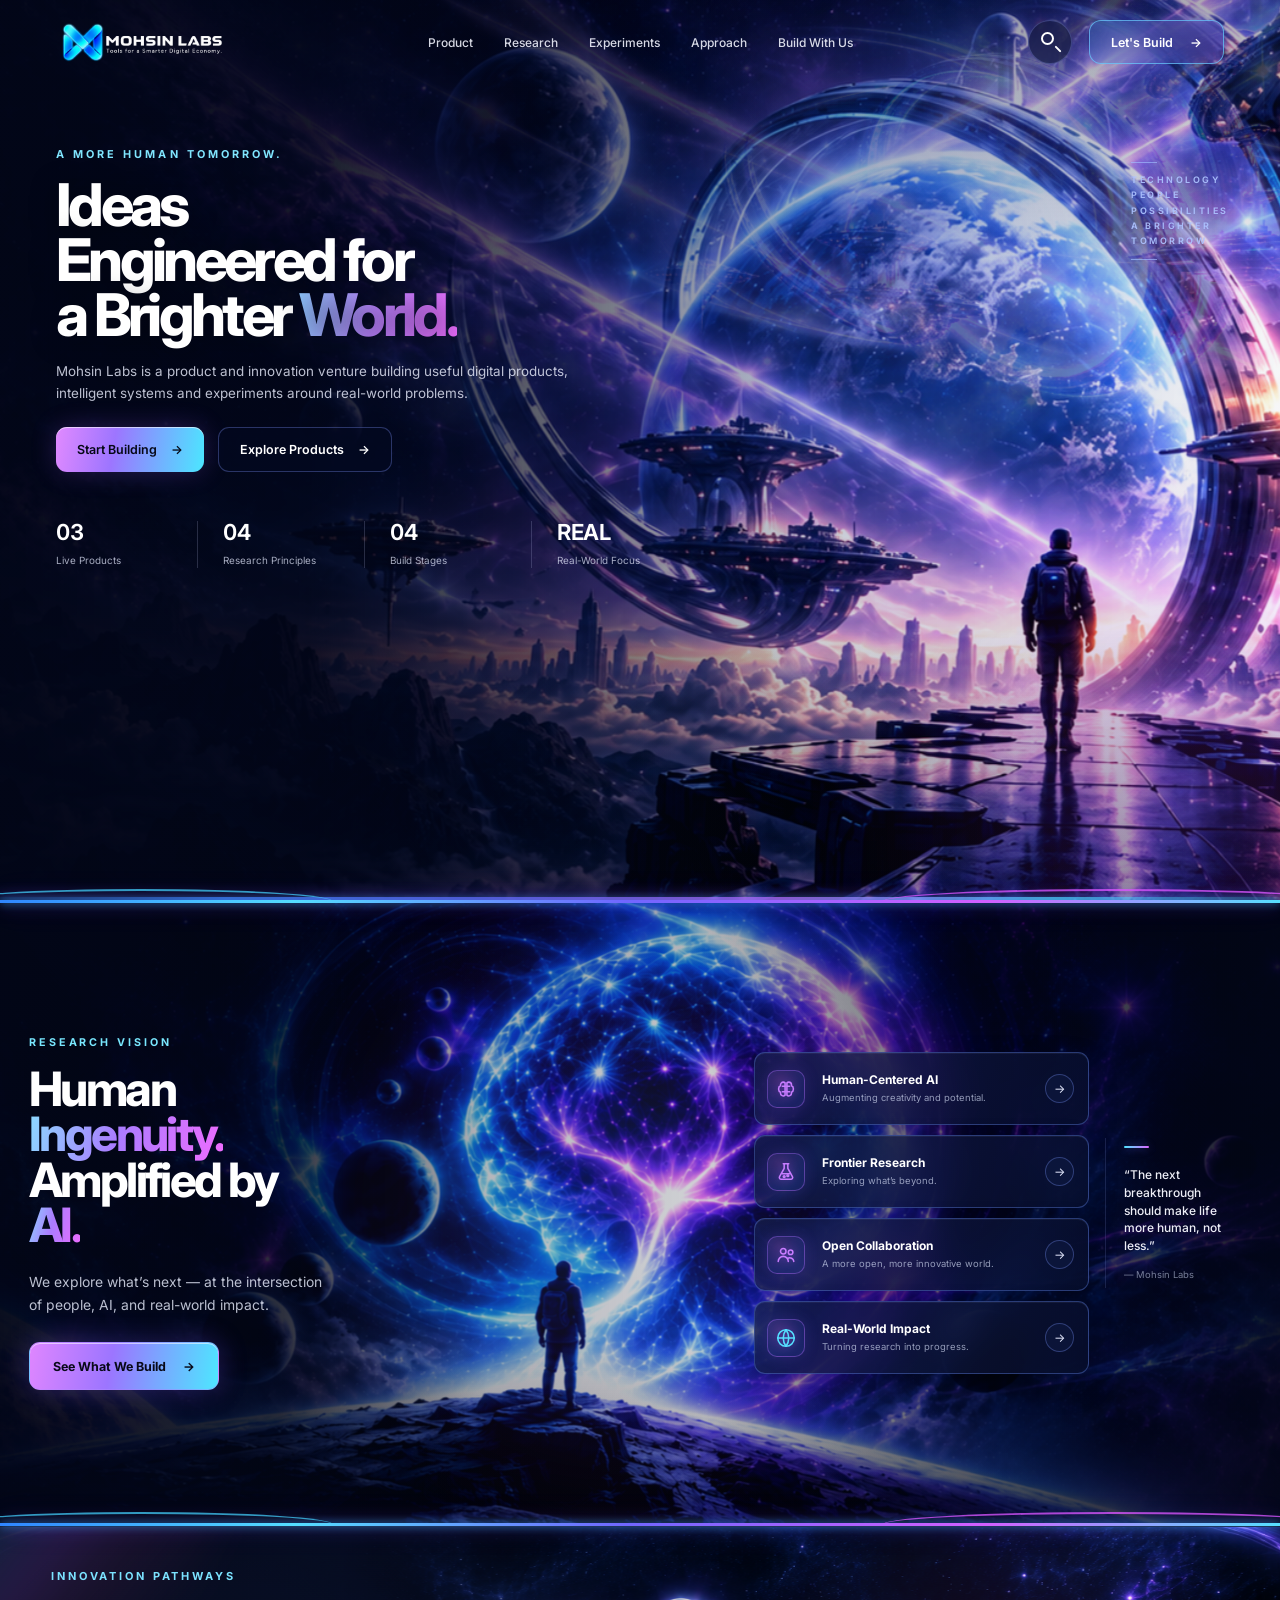
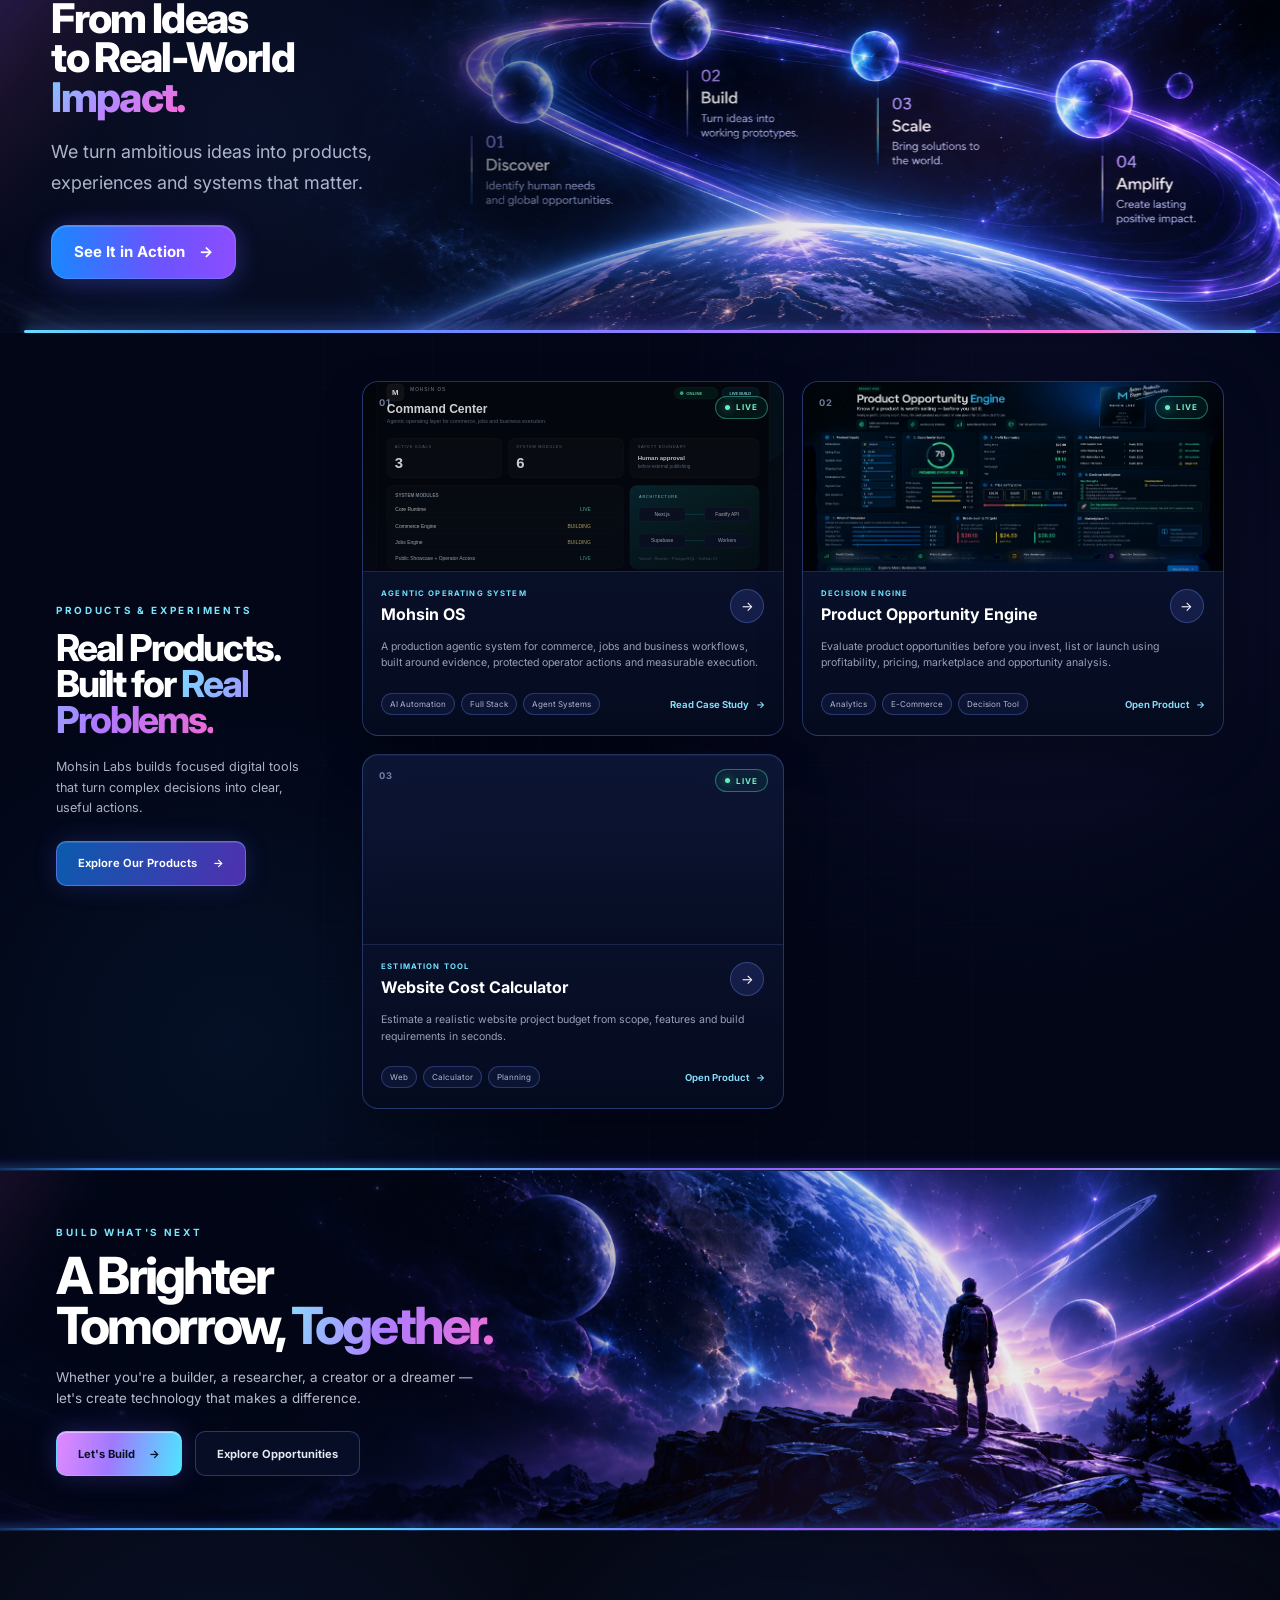
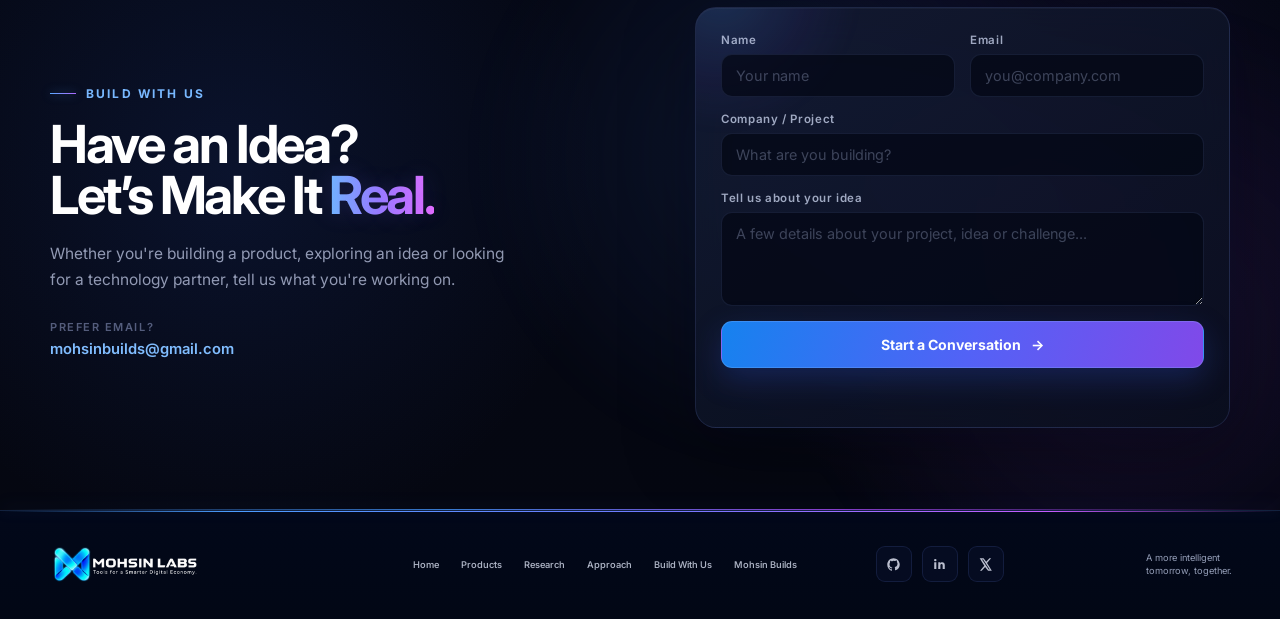
==== index.html @ aa824e3f "fix(labs): keep product numbering in flagship order" ====
<!DOCTYPE html>
<html lang="en">

<head>

    <meta charset="UTF-8">

    <meta
        name="viewport"
        content="width=device-width, initial-scale=1.0"
    >

    <title>
        Mohsin Labs — Ideas Engineered for a Brighter World
    </title>

    <meta
        name="description"
        content="Mohsin Labs is a product and innovation venture building useful digital products, intelligent systems and experiments around real-world problems."
    >

    <meta
        name="robots"
        content="index, follow, max-image-preview:large"
    >

    <meta
        name="theme-color"
        content="#020617"
    >


    <!-- =====================================================
         CANONICAL
    ====================================================== -->

    <link
        rel="canonical"
        href="https://mohsinlabs.com/"
    >


    <!-- =====================================================
         OPEN GRAPH
    ====================================================== -->

    <meta
        property="og:type"
        content="website"
    >

    <meta
        property="og:site_name"
        content="Mohsin Labs"
    >

    <meta
        property="og:title"
        content="Mohsin Labs — Ideas Engineered for a Brighter World"
    >

    <meta
        property="og:description"
        content="A product and innovation venture building useful digital products, intelligent systems and experiments around real-world problems."
    >

    <meta
        property="og:url"
        content="https://mohsinlabs.com/"
    >

    <meta
    property="og:image"
    content="https://mohsinlabs.com/images/mohsin-labs-hero.png"
    >

    <meta
        property="og:image:alt"
        content="Mohsin Labs — Ideas Engineered for a Brighter World"
    >

    <meta
    property="og:image:width"
    content="1672"
    >

    <meta
        property="og:image:height"
        content="941"
    >

    <meta
        property="og:image:type"
        content="image/png"
    >


    <!-- =====================================================
         X / TWITTER PREVIEW
    ====================================================== -->

    <meta
        name="twitter:card"
        content="summary_large_image"
    >

    <meta
        name="twitter:title"
        content="Mohsin Labs — Ideas Engineered for a Brighter World"
    >

    <meta
        name="twitter:description"
        content="Useful digital products, intelligent systems and experiments built around real-world problems."
    >

    <meta
    name="twitter:image"
    content="https://mohsinlabs.com/images/mohsin-labs-hero.png"
    >

    <meta
    name="twitter:image:alt"
    content="Mohsin Labs — Ideas Engineered for a Brighter World"
    >


    <!-- =====================================================
         FAVICON
    ====================================================== -->

    <link
        rel="icon"
        type="image/png"
        href="images/mohsin-labs-favicon.png"
    >

    <link
    rel="apple-touch-icon"
    href="images/mohsin-labs-favicon.png"
    >

    <!-- =====================================================
         FONTS
    ====================================================== -->

    <link
        rel="preconnect"
        href="https://fonts.googleapis.com"
    >

    <link
        rel="preconnect"
        href="https://fonts.gstatic.com"
        crossorigin
    >

    <link
        href="https://fonts.googleapis.com/css2?family=Inter:wght@400;500;600;700;800&display=swap"
        rel="stylesheet"
    >


    <!-- =====================================================
         STYLES
    ====================================================== -->

    <link
        rel="stylesheet"
        href="style.css"
    >


    <!-- =====================================================
         GOOGLE ANALYTICS
         Shared Mohsin Builds / Mohsin Labs ecosystem tracking.
    ====================================================== -->

    <script
        async
        src="https://www.googletagmanager.com/gtag/js?id=G-VRW30YBDE9"
    ></script>

    <script>

        window.dataLayer =
            window.dataLayer || [];


        function gtag() {

            dataLayer.push(
                arguments
            );

        }


        gtag(
            "js",
            new Date()
        );


        gtag(
            "set",
            "linker",
            {
                domains: [
                    "mohsinbuilds.com",
                    "mohsinlabs.com"
                ]
            }
        );


        gtag(
            "config",
            "G-VRW30YBDE9"
        );

    </script>


    <!-- =====================================================
         STRUCTURED DATA
    ====================================================== -->

    <script type="application/ld+json">

        {
            "@context": "https://schema.org",
            "@type": "WebSite",
            "@id": "https://mohsinlabs.com/#website",
            "url": "https://mohsinlabs.com/",
            "name": "Mohsin Labs",
            "description": "A product and innovation venture building useful digital products, intelligent systems and experiments around real-world problems.",
            "creator": {
                "@type": "Person",
                "name": "Mohsin Iqbal",
                "url": "https://mohsinbuilds.com/about.html"
            }
        }

    </script>

</head>


<body>


<!-- =========================================================
     HERO
========================================================= -->

<section
    class="hero"
    id="home"
>


    <!-- CINEMATIC WORLD -->

    <div
        class="hero-visual"
        aria-hidden="true"
    >

        <div
            class="hero-layer hero-world"
            data-depth="0.12"
        ></div>

        <img
            class="hero-layer hero-nebula"
            src="images/hero/hero-nebula-overlay.png"
            alt=""
            data-depth="0.22"
        >

        <img
            class="hero-layer hero-orbit"
            src="images/hero/hero-orbit-overlay.png"
            alt=""
            data-depth="0.42"
        >

        <div class="hero-light hero-light--blue"></div>

        <div class="hero-light hero-light--violet"></div>

    </div>


    <!-- READABILITY LAYER -->

    <div
        class="hero-shade"
        aria-hidden="true"
    ></div>


    <!-- HEADER -->

    <header class="hero-header">


        <a
            href="#home"
            class="hero-brand"
            aria-label="Mohsin Labs home"
        >

            <img
                src="images/logo-light-wordmark.png"
                alt="Mohsin Labs"
                class="hero-brand-logo"
            >

        </a>


        <nav
            class="hero-nav"
            aria-label="Primary navigation"
        >

            <a href="#products">
                Product
            </a>

            <a href="#research">
                Research
            </a>

            <a href="#products">
                Experiments
            </a>

            <a href="#approach">
                Approach
            </a>

            <a href="#future">
                Build With Us
            </a>

        </nav>


        <div class="hero-header-actions">


            <button
                class="hero-search"
                id="site-nav-trigger"
                type="button"
                aria-label="Search Mohsin Labs"
                aria-controls="site-search"
                aria-expanded="false"
            >

                <span></span>

            </button>


            <a
                href="#contact"
                class="hero-build-button"
            >

                Let's Build

                <span aria-hidden="true">
                    →
                </span>

            </a>


        </div>


    </header>


    <!-- MOBILE NAVIGATION -->

    <div
        class="mobile-menu"
        id="mobile-menu"
        hidden
    >

        <nav
            class="mobile-menu__nav"
            aria-label="Mobile navigation"
        >

            <a href="#products">
                Products
            </a>

            <a href="#research">
                Research
            </a>

            <a href="#approach">
                Approach
            </a>

            <a href="#future">
                Build With Us
            </a>

            <a href="#contact">
                Contact
            </a>

        </nav>

    </div>


    <!-- HERO CONTENT -->

    <div class="hero-content">


        <p class="hero-eyebrow">
            A MORE HUMAN TOMORROW.
        </p>


        <h1 class="hero-title">

            <span>
                Ideas
            </span>

            <span>
                Engineered for
            </span>

            <span>

                a Brighter

                <strong>
                    World.
                </strong>

            </span>

        </h1>


        <p class="hero-description">

            Mohsin Labs is a product and innovation venture
            building useful digital products, intelligent systems
            and experiments around real-world problems.

        </p>


        <div class="hero-buttons">


            <a
                href="#contact"
                class="hero-button hero-button--primary"
            >

                Start Building

                <span aria-hidden="true">
                    →
                </span>

            </a>


            <a
                href="#products"
                class="hero-button hero-button--secondary"
            >

                Explore Products

                <span aria-hidden="true">
                    →
                </span>

            </a>


        </div>


        <!-- VERIFIED PRODUCT SIGNALS -->

        <div class="hero-metrics">


            <div class="hero-metric">

                <strong>
                    03
                </strong>

                <span>
                    Live Products
                </span>

            </div>


            <div class="hero-metric">

                <strong>
                    04
                </strong>

                <span>
                    Research Principles
                </span>

            </div>


            <div class="hero-metric">

                <strong>
                    04
                </strong>

                <span>
                    Build Stages
                </span>

            </div>


            <div class="hero-metric">

                <strong>
                    REAL
                </strong>

                <span>
                    Real-World Focus
                </span>

            </div>


        </div>


    </div>


    <!-- SIDE MESSAGE -->

    <div class="hero-side-message">

        <span>
            TECHNOLOGY
        </span>

        <span>
            PEOPLE
        </span>

        <span>
            POSSIBILITIES
        </span>

        <span>
            A BRIGHTER
        </span>

        <span>
            TOMORROW
        </span>

    </div>


    <div
        class="hero-energy-line"
        aria-hidden="true"
    ></div>


</section>



<!-- =========================================================
     RESEARCH VISION
========================================================= -->

<div
    class="research-divider"
    aria-hidden="true"
></div>


<section
    class="research-section"
    id="research"
>

    <div class="research-inner">


        <!-- COPY -->

        <div class="research-copy">

            <span class="research-eyebrow">
                RESEARCH VISION
            </span>


            <h2>

                Human

                <span class="gradient-text">
                    Ingenuity.
                </span>

                <br>

                Amplified by

                <span class="gradient-text">
                    AI.
                </span>

            </h2>


            <p>

                We explore what’s next — at the intersection
                of people, AI, and real-world impact.

            </p>


            <a
                href="#products"
                class="research-btn"
            >

                See What We Build

                <span aria-hidden="true">
                    →
                </span>

            </a>

        </div>


        <!-- VISUAL -->

        <div
            class="research-visual"
            aria-hidden="true"
        >

            <div class="research-visual__glow"></div>

            <img
                src="images/research/research-ai-core.png"
                alt=""
                class="research-visual__main"
            >

        </div>


        <!-- PRINCIPLES -->

        <div class="research-panel">


            <article class="research-card">

                <div class="research-card__icon">

                    <svg
                        viewBox="0 0 24 24"
                        aria-hidden="true"
                    >

                        <path
                            d="M9 4.5a3 3 0 0 0-3 3v1a3 3 0 0 0-2 2.83v1.34a3 3 0 0 0 2 2.83v1a3 3 0 0 0 5 2.24V5.26A3 3 0 0 0 9 4.5Z"
                        ></path>

                        <path
                            d="M15 4.5a3 3 0 0 1 3 3v1a3 3 0 0 1 2 2.83v1.34a3 3 0 0 1-2 2.83v1a3 3 0 0 1-5 2.24V5.26A3 3 0 0 1 15 4.5Z"
                        ></path>

                        <path d="M8 9h3"></path>
                        <path d="M13 9h3"></path>
                        <path d="M8 15h3"></path>
                        <path d="M13 15h3"></path>

                    </svg>

                </div>


                <div class="research-card__content">

                    <h4>
                        Human-Centered AI
                    </h4>

                    <p>
                        Augmenting creativity and potential.
                    </p>

                </div>


                <span
                    class="research-card__arrow"
                    aria-hidden="true"
                >
                    →
                </span>

            </article>


            <article class="research-card">

                <div class="research-card__icon">

                    <svg
                        viewBox="0 0 24 24"
                        aria-hidden="true"
                    >

                        <path d="M9 3h6"></path>

                        <path
                            d="M10 3v5l-5 9a2 2 0 0 0 1.8 3h10.4A2 2 0 0 0 19 17l-5-9V3"
                        ></path>

                        <path d="M8 14h8"></path>

                        <circle
                            cx="10"
                            cy="17"
                            r="1"
                        ></circle>

                        <circle
                            cx="14"
                            cy="16"
                            r="1"
                        ></circle>

                    </svg>

                </div>


                <div class="research-card__content">

                    <h4>
                        Frontier Research
                    </h4>

                    <p>
                        Exploring what’s beyond.
                    </p>

                </div>


                <span
                    class="research-card__arrow"
                    aria-hidden="true"
                >
                    →
                </span>

            </article>


            <article class="research-card">

                <div class="research-card__icon">

                    <svg
                        viewBox="0 0 24 24"
                        aria-hidden="true"
                    >

                        <circle
                            cx="9"
                            cy="8"
                            r="3"
                        ></circle>

                        <circle
                            cx="17"
                            cy="9"
                            r="2.5"
                        ></circle>

                        <path
                            d="M3.5 19a5.5 5.5 0 0 1 11 0"
                        ></path>

                        <path
                            d="M14 15.5a4.5 4.5 0 0 1 6.5 3.5"
                        ></path>

                    </svg>

                </div>


                <div class="research-card__content">

                    <h4>
                        Open Collaboration
                    </h4>

                    <p>
                        A more open, more innovative world.
                    </p>

                </div>


                <span
                    class="research-card__arrow"
                    aria-hidden="true"
                >
                    →
                </span>

            </article>


            <article class="research-card">

                <div class="research-card__icon">

                    <svg
                        viewBox="0 0 24 24"
                        aria-hidden="true"
                    >

                        <circle
                            cx="12"
                            cy="12"
                            r="9"
                        ></circle>

                        <path d="M3 12h18"></path>

                        <path
                            d="M12 3a15 15 0 0 1 0 18"
                        ></path>

                        <path
                            d="M12 3a15 15 0 0 0 0 18"
                        ></path>

                    </svg>

                </div>


                <div class="research-card__content">

                    <h4>
                        Real-World Impact
                    </h4>

                    <p>
                        Turning research into progress.
                    </p>

                </div>


                <span
                    class="research-card__arrow"
                    aria-hidden="true"
                >
                    →
                </span>

            </article>


        </div>


        <!-- QUOTE -->

        <aside class="research-quote">

            <span class="research-quote__line"></span>

            <p>

                “The next breakthrough should make
                life more human, not less.”

            </p>

            <cite>
                — Mohsin Labs
            </cite>

        </aside>


    </div>

</section>


<div
    class="research-divider"
    aria-hidden="true"
></div>



<!-- =========================================================
     INNOVATION PATHWAYS
========================================================= -->

<section
    class="pathways-section"
    id="approach"
>


    <div
        class="pathways-background"
        aria-hidden="true"
    ></div>


    <div class="pathways-inner">


        <div class="pathways-copy">

            <span class="pathways-eyebrow">
                INNOVATION PATHWAYS
            </span>


            <h2 class="pathways-title">

                <span>
                    From Ideas
                </span>

                <span>

                    to Real-World

                    <strong>
                        Impact.
                    </strong>

                </span>

            </h2>


            <p class="pathways-description">

                We turn ambitious ideas into products,
                experiences and systems that matter.

            </p>


            <a
                href="#products"
                class="pathways-button"
            >

                See It in Action

                <span aria-hidden="true">
                    →
                </span>

            </a>

        </div>


    </div>


    <div
        class="pathways-divider"
        aria-hidden="true"
    >

        <span></span>

    </div>


</section>



<!-- =========================================================
     PRODUCTS & EXPERIMENTS
========================================================= -->

<section
    class="experiments-section"
    id="products"
>


    <div class="experiments-inner">


        <!-- COPY -->

        <div class="experiments-copy">

            <span class="experiments-eyebrow">
                PRODUCTS & EXPERIMENTS
            </span>


            <h2 class="experiments-title">

                <span>
                    Real Products.
                </span>

                <span>

                    Built for

                    <strong>
                        Real Problems.
                    </strong>

                </span>

            </h2>


            <p class="experiments-description">

                Mohsin Labs builds focused digital tools
                that turn complex decisions into clear,
                useful actions.

            </p>


            <a
                href="#product-grid"
                class="experiments-button"
            >

                Explore Our Products

                <span aria-hidden="true">
                    →
                </span>

            </a>

        </div>


        <!-- PRODUCT GRID -->

        <div
            class="products-grid"
            id="product-grid"
        >



            <!-- MOHSIN OS -->

            <article class="lab-product-card lab-product-card--engine">
                <div class="lab-product-card__visual">
                    <img
                        src="images/products/mohsin-os-preview.svg"
                        alt="Mohsin OS command center showing live system modules and production architecture"
                        class="lab-product-card__image"
                        loading="lazy"
                        decoding="async"
                    >
                    <span class="lab-product-card__number">01</span>
                    <span class="lab-product-card__status">LIVE</span>
                </div>

                <div class="lab-product-card__body">
                    <div class="lab-product-card__top">
                        <div>
                            <span class="lab-product-card__category">AGENTIC OPERATING SYSTEM</span>
                            <h3>Mohsin OS</h3>
                        </div>
                        <a
                            href="mohsin-os.html"
                            class="lab-product-card__arrow"
                            aria-label="Open Mohsin OS case study"
                        >→</a>
                    </div>

                    <p class="lab-product-card__description">
                        A production agentic system for commerce, jobs and business workflows,
                        built around evidence, protected operator actions and measurable execution.
                    </p>

                    <div class="lab-product-card__footer">
                        <div class="lab-product-card__tags">
                            <span>AI Automation</span>
                            <span>Full Stack</span>
                            <span>Agent Systems</span>
                        </div>

                        <a href="mohsin-os.html" class="lab-product-card__link">
                            Read Case Study <span aria-hidden="true">→</span>
                        </a>
                    </div>
                </div>
            </article>

            <!-- PRODUCT OPPORTUNITY ENGINE -->

            <article
                class="lab-product-card lab-product-card--engine"
            >


                <div class="lab-product-card__visual">

                    <img
                        src="images/products/product-opportunity-engine-preview.webp"
                        alt="Product Opportunity Engine dashboard showing opportunity score, profit economics, stress testing and decision intelligence"
                        class="lab-product-card__image"
                        loading="lazy"
                        decoding="async"
                    >

                    <span class="lab-product-card__number">
                        02
                    </span>

                    <span class="lab-product-card__status">
                        LIVE
                    </span>

                </div>


                <div class="lab-product-card__body">


                    <div class="lab-product-card__top">


                        <div>

                            <span class="lab-product-card__category">
                                DECISION ENGINE
                            </span>

                            <h3>
                                Product Opportunity Engine
                            </h3>

                        </div>


                        <a
                            href="https://mohsinbuilds.com/product-opportunity-engine/"
                            class="lab-product-card__arrow"
                            target="_blank"
                            rel="noopener noreferrer"
                            aria-label="Open Product Opportunity Engine"
                        >
                            →
                        </a>


                    </div>


                    <p class="lab-product-card__description">

                        Evaluate product opportunities before you
                        invest, list or launch using profitability,
                        pricing, marketplace and opportunity analysis.

                    </p>


                    <div class="lab-product-card__footer">


                        <div class="lab-product-card__tags">

                            <span>
                                Analytics
                            </span>

                            <span>
                                E-Commerce
                            </span>

                            <span>
                                Decision Tool
                            </span>

                        </div>


                        <a
                            href="https://mohsinbuilds.com/product-opportunity-engine/"
                            class="lab-product-card__link"
                            target="_blank"
                            rel="noopener noreferrer"
                        >

                            Open Product

                            <span aria-hidden="true">
                                →
                            </span>

                        </a>


                    </div>


                </div>


            </article>



            <!-- WEBSITE COST CALCULATOR -->

            <article
                class="lab-product-card lab-product-card--calculator"
            >


                <div class="lab-product-card__visual">

                    <img
                        src="images/products/website-cost-calculator-preview.webp"
                        alt="Website Cost Calculator interface for estimating website project costs"
                        class="lab-product-card__image"
                        loading="lazy"
                        decoding="async"
                    >

                    <span class="lab-product-card__number">
                        03
                    </span>

                    <span class="lab-product-card__status">
                        LIVE
                    </span>

                </div>


                <div class="lab-product-card__body">


                    <div class="lab-product-card__top">


                        <div>

                            <span class="lab-product-card__category">
                                ESTIMATION TOOL
                            </span>

                            <h3>
                                Website Cost Calculator
                            </h3>

                        </div>


                        <a
                            href="https://mohsinbuilds.com/website-cost-calculator/"
                            class="lab-product-card__arrow"
                            target="_blank"
                            rel="noopener noreferrer"
                            aria-label="Open Website Cost Calculator"
                        >
                            →
                        </a>


                    </div>


                    <p class="lab-product-card__description">

                        Estimate a realistic website project budget
                        from scope, features and build requirements
                        in seconds.

                    </p>


                    <div class="lab-product-card__footer">


                        <div class="lab-product-card__tags">

                            <span>
                                Web
                            </span>

                            <span>
                                Calculator
                            </span>

                            <span>
                                Planning
                            </span>

                        </div>


                        <a
                            href="https://mohsinbuilds.com/website-cost-calculator/"
                            class="lab-product-card__link"
                            target="_blank"
                            rel="noopener noreferrer"
                        >

                            Open Product

                            <span aria-hidden="true">
                                →
                            </span>

                        </a>


                    </div>


                </div>


            </article>


        </div>


    </div>


    <div
        class="experiments-divider"
        aria-hidden="true"
    >

        <span></span>

    </div>


</section>



<!-- =========================================================
     BUILD WHAT'S NEXT
========================================================= -->

<section
    class="future-section"
    id="future"
>


    <div
        class="future-background"
        aria-hidden="true"
    ></div>


    <div class="future-inner">


        <div class="future-copy">

            <span class="future-eyebrow">
                BUILD WHAT'S NEXT
            </span>


            <h2 class="future-title">

                <span>
                    A Brighter
                </span>

                <span>

                    Tomorrow,

                    <strong>
                        Together.
                    </strong>

                </span>

            </h2>


            <p class="future-description">

                Whether you're a builder, a researcher,
                a creator or a dreamer — let's create
                technology that makes a difference.

            </p>


            <div class="future-actions">


                <a
                    href="#contact"
                    class="future-button future-button--primary"
                >

                    Let's Build

                    <span aria-hidden="true">
                        →
                    </span>

                </a>


                <a
                    href="#products"
                    class="future-button future-button--secondary"
                >
                    Explore Opportunities
                </a>


            </div>


        </div>


    </div>


    <div
        class="future-divider"
        aria-hidden="true"
    >

        <span></span>

    </div>


</section>



<!-- =========================================================
     BUILD WITH US
========================================================= -->

<section
    class="contact-section"
    id="contact"
>


    <div class="contact-inner">


        <!-- CONTACT COPY -->

        <div class="contact-copy">

            <span class="contact-eyebrow">
                BUILD WITH US
            </span>


            <h2 class="contact-title">

                Have an Idea?
                <br>

                Let’s Make It

                <span class="contact-title__accent">
                    Real.
                </span>

            </h2>


            <p class="contact-description">

                Whether you're building a product, exploring an
                idea or looking for a technology partner, tell us
                what you're working on.

            </p>


            <div class="contact-direct">

                <span>
                    Prefer email?
                </span>

                <a href="mailto:mohsinbuilds@gmail.com">
                    mohsinbuilds@gmail.com
                </a>

            </div>


        </div>


        <!-- CONTACT FORM -->

        <form
            class="contact-form"
            id="contact-form"
            action="https://formspree.io/f/xppwwbla"
            method="POST"
        >


            <div class="contact-row">


                <div class="contact-field">

                    <label for="contact-name">
                        Name
                    </label>

                    <input
                        type="text"
                        id="contact-name"
                        name="name"
                        placeholder="Your name"
                        autocomplete="name"
                        maxlength="80"
                        required
                    >

                </div>


                <div class="contact-field">

                    <label for="contact-email">
                        Email
                    </label>

                    <input
                        type="email"
                        id="contact-email"
                        name="email"
                        placeholder="you@company.com"
                        autocomplete="email"
                        inputmode="email"
                        maxlength="160"
                        required
                    >

                </div>


            </div>


            <div class="contact-field">

                <label for="contact-project">
                    Company / Project
                </label>

                <input
                    type="text"
                    id="contact-project"
                    name="project"
                    placeholder="What are you building?"
                    autocomplete="organization"
                    maxlength="120"
                >

            </div>


            <div class="contact-field">

                <label for="contact-message">
                    Tell us about your idea
                </label>

                <textarea
                    id="contact-message"
                    name="message"
                    rows="4"
                    placeholder="A few details about your project, idea or challenge..."
                    maxlength="2000"
                    required
                ></textarea>

            </div>


            <input
                type="hidden"
                name="_subject"
                value="New Mohsin Labs project inquiry"
            >


            <button
                type="submit"
                class="contact-submit"
            >

                <span>
                    Start a Conversation
                </span>

                <span
                    class="contact-submit__arrow"
                    aria-hidden="true"
                >
                    →
                </span>

            </button>


            <p
                class="contact-form-status"
                id="contact-form-status"
                role="status"
                aria-live="polite"
            ></p>


        </form>


    </div>


</section>



<!-- =========================================================
     FOOTER
========================================================= -->

<footer class="labs-footer">


    <div class="labs-footer__inner">


        <!-- BRAND -->

        <a
            href="#home"
            class="labs-footer__brand"
            aria-label="Mohsin Labs home"
        >

            <img
                src="images/logo-light-wordmark.png"
                alt="Mohsin Labs"
                class="labs-footer__logo"
            >

        </a>


        <!-- NAVIGATION -->

        <nav
            class="labs-footer__nav"
            aria-label="Footer navigation"
        >

            <a href="#home">
                Home
            </a>

            <a href="#products">
                Products
            </a>

            <a href="#research">
                Research
            </a>

            <a href="#approach">
                Approach
            </a>

            <a href="#future">
                Build With Us
            </a>

            <a
                href="https://mohsinbuilds.com/"
                target="_blank"
                rel="noopener noreferrer"
            >
                Mohsin Builds
            </a>

        </nav>


        <!-- SOCIALS -->

        <div class="labs-footer__socials">


            <!-- GITHUB -->

            <a
                href="https://github.com/mohsin-builds"
                target="_blank"
                rel="noopener noreferrer"
                aria-label="Mohsin Labs on GitHub"
            >

                <svg
                    viewBox="0 0 24 24"
                    aria-hidden="true"
                >

                    <path
                        d="M12 2C6.48 2 2 6.58 2 12.23c0 4.52 2.87 8.35 6.84 9.7.5.1.68-.22.68-.49 0-.24-.01-1.04-.01-1.89-2.78.62-3.37-1.21-3.37-1.21-.45-1.18-1.11-1.49-1.11-1.49-.91-.64.07-.63.07-.63 1 .07 1.53 1.05 1.53 1.05.89 1.56 2.34 1.11 2.91.85.09-.66.35-1.11.63-1.37-2.22-.26-4.56-1.14-4.56-5.07 0-1.12.39-2.04 1.03-2.76-.1-.26-.45-1.31.1-2.72 0 0 .84-.28 2.75 1.05A9.3 9.3 0 0 1 12 6.15a9.3 9.3 0 0 1 2.5.35c1.91-1.33 2.75-1.05 2.75-1.05.55 1.41.2 2.46.1 2.72.64.72 1.03 1.64 1.03 2.76 0 3.94-2.34 4.81-4.57 5.06.36.32.68.94.68 1.9 0 1.37-.01 2.47-.01 2.81 0 .27.18.6.69.49A10.25 10.25 0 0 0 22 12.23C22 6.58 17.52 2 12 2Z"
                    ></path>

                </svg>

            </a>


            <!-- LINKEDIN -->

            <a
                href="https://www.linkedin.com/in/mohsinbuilds/"
                target="_blank"
                rel="noopener noreferrer"
                aria-label="Mohsin Labs on LinkedIn"
            >

                <svg
                    viewBox="0 0 24 24"
                    aria-hidden="true"
                >

                    <path
                        d="M6.94 8.5H3.56V19h3.38V8.5ZM5.25 3A1.96 1.96 0 1 0 5.25 6.92 1.96 1.96 0 0 0 5.25 3ZM20.44 12.97c0-3.16-1.69-4.63-3.94-4.63-1.82 0-2.63 1-3.08 1.71V8.5h-3.38c.04 1.03 0 10.5 0 10.5h3.38v-5.86c0-.31.02-.63.12-.85.25-.63.82-1.28 1.78-1.28 1.26 0 1.76.96 1.76 2.37V19h3.38l-.02-6.03Z"
                    ></path>

                </svg>

            </a>


            <!-- X -->

            <a
                href="https://x.com/Mohsinbuilds"
                target="_blank"
                rel="noopener noreferrer"
                aria-label="Mohsin Labs on X"
            >

                <svg
                    viewBox="0 0 24 24"
                    aria-hidden="true"
                >

                    <path
                        d="M18.244 2H21l-6.56 7.5L22.16 22h-6.04l-4.73-6.19L5.98 22H3.22l6.88-7.86L2.69 2h6.19l4.27 5.64L18.244 2Zm-.97 17.8h1.53L8.05 4.08H6.41L17.274 19.8Z"
                    ></path>

                </svg>

            </a>


        </div>


        <!-- MESSAGE -->

        <p class="labs-footer__message">

            A more intelligent
            <br>
            tomorrow, together.

        </p>


    </div>


</footer>



<!-- =========================================================
     SITE SEARCH / QUICK NAVIGATION
========================================================= -->

<dialog
    class="site-search"
    id="site-search"
    aria-labelledby="site-search-title"
>


    <div class="site-search__panel">


        <div class="site-search__top">


            <div>

                <span class="site-search__eyebrow">
                    QUICK NAVIGATION
                </span>

                <h2 id="site-search-title">
                    Search Mohsin Labs
                </h2>

            </div>


            <button
                class="site-search__close"
                type="button"
                aria-label="Close search"
            >
                ×
            </button>


        </div>


        <label
            class="site-search__label"
            for="site-search-input"
        >
            Search sections and products
        </label>


        <input
            class="site-search__input"
            id="site-search-input"
            type="search"
            placeholder="Try “products”, “research” or “calculator”"
            autocomplete="off"
        >


        <div class="site-search__results">


            <a
                href="#products"
                class="site-search__item"
                data-search="products experiments tools"
            >

                <span>
                    Products
                </span>

                <small>
                    Explore live Mohsin Labs tools
                </small>

            </a>


            <a
                href="https://mohsinbuilds.com/product-opportunity-engine/"
                target="_blank"
                rel="noopener noreferrer"
                class="site-search__item"
                data-search="product opportunity engine analytics ecommerce decision engine"
            >

                <span>
                    Product Opportunity Engine
                </span>

                <small>
                    Evaluate product opportunities before launch
                </small>

            </a>


            <a
                href="https://mohsinbuilds.com/website-cost-calculator/"
                target="_blank"
                rel="noopener noreferrer"
                class="site-search__item"
                data-search="website cost calculator pricing estimate planning business tool"
            >

                <span>
                    Website Cost Calculator
                </span>

                <small>
                    Estimate website project costs
                </small>

            </a>


            <a
                href="#research"
                class="site-search__item"
                data-search="research artificial intelligence ai human centered frontier collaboration"
            >

                <span>
                    Research Vision
                </span>

                <small>
                    Human-centered AI and future-facing research
                </small>

            </a>


            <a
                href="#approach"
                class="site-search__item"
                data-search="approach innovation pathways discover build scale amplify process"
            >

                <span>
                    Innovation Pathways
                </span>

                <small>
                    How ideas move toward real-world impact
                </small>

            </a>


            <a
                href="#future"
                class="site-search__item"
                data-search="future build opportunities brighter tomorrow"
            >

                <span>
                    Build What’s Next
                </span>

                <small>
                    Explore the next step with Mohsin Labs
                </small>

            </a>


            <a
                href="#contact"
                class="site-search__item"
                data-search="contact build with us email project conversation collaboration"
            >

                <span>
                    Contact
                </span>

                <small>
                    Start a conversation
                </small>

            </a>


            <a
                href="https://mohsinbuilds.com/"
                target="_blank"
                rel="noopener noreferrer"
                class="site-search__item"
                data-search="mohsin builds portfolio founder mohsin iqbal designer developer"
            >

                <span>
                    Mohsin Builds
                </span>

                <small>
                    Visit the founder portfolio and build studio
                </small>

            </a>


        </div>


        <p
            class="site-search__empty"
            id="site-search-empty"
            hidden
        >
            No matching section found.
        </p>


    </div>


</dialog>


<script
    src="script.js"
    defer
></script>


</body>

</html>
---- style.css ----
/* =========================================================
   MOHSIN LABS — PRODUCTION STYLESHEET
========================================================= */

:root {
    --bg: #020617;
    --bg-deep: #030611;
    --text: #ffffff;
    --muted: rgba(224, 231, 249, 0.76);
    --cyan: #65ddff;
    --blue: #4e8fff;
    --violet: #8f68ff;
    --pink: #e66cff;

    --page-width: 1640px;
    --desktop-gutter: 56px;
    --tablet-gutter: 29px;
    --mobile-gutter: 17px;

    --ease-premium: cubic-bezier(.22, 1, .36, 1);
}


/* =========================================================
   RESET
========================================================= */

*,
*::before,
*::after {
    box-sizing: border-box;
}

html {
    width: 100%;
    min-height: 100%;

    margin: 0;
    padding: 0;

    scroll-behavior: smooth;

    overflow-x: clip;
}

body {
    width: 100%;
    min-height: 100vh;

    margin: 0;
    padding: 0;

    font-family:
        "Inter",
        system-ui,
        -apple-system,
        BlinkMacSystemFont,
        "Segoe UI",
        sans-serif;

    color: var(--text);

    background: var(--bg);

    overflow-x: clip;

    -webkit-font-smoothing: antialiased;
    text-rendering: optimizeLegibility;
}

body.mobile-menu-open {
    overflow: hidden;
}

img,
svg {
    max-width: 100%;
}

img {
    display: block;
}

a {
    color: inherit;
    text-decoration: none;
}

button,
input,
textarea {
    font: inherit;
}

button {
    color: inherit;
}

button,
a {
    -webkit-tap-highlight-color: transparent;
}

[hidden] {
    display: none !important;
}

section[id] {
    scroll-margin-top: 18px;
}


/* =========================================================
   ACCESSIBILITY
========================================================= */

a:focus-visible,
button:focus-visible,
input:focus-visible,
textarea:focus-visible {
    outline: 2px solid #70dfff;
    outline-offset: 3px;
}


/* =========================================================
   SHARED ENERGY LANGUAGE
========================================================= */

.research-divider {
    position: relative;
    z-index: 20;

    width: 100%;
    height: 3px;

    background:
        linear-gradient(
            90deg,
            #2f86ff 0%,
            #54ddff 23%,
            #7166ff 49%,
            #d35fff 77%,
            #56dfff 100%
        );

    box-shadow:
        0 0 8px rgba(64, 180, 255, 0.85),
        0 0 18px rgba(108, 82, 255, 0.55),
        0 0 30px rgba(217, 80, 255, 0.25);
}

.research-divider::before,
.research-divider::after {
    content: "";

    position: absolute;

    height: 25px;

    bottom: -11px;

    border-top: 2px solid;
    border-radius: 50%;

    pointer-events: none;
}

.research-divider::before {
    left: -4%;

    width: 30%;

    border-color:
        rgba(68, 211, 255, 0.72);
}

.research-divider::after {
    right: -5%;

    width: 36%;

    border-color:
        rgba(217, 85, 255, 0.78);
}


/* =========================================================
   HERO
========================================================= */

.hero {
    position: relative;

    width: 100%;
    min-height: 100vh;

    overflow: clip;

    isolation: isolate;

    background: var(--bg);
}


/* =========================================================
   HERO — CINEMATIC WORLD
========================================================= */

.hero-visual {
    position: absolute;

    inset: 0;

    width: 100%;
    height: 100%;

    z-index: -5;

    overflow: clip;

    background: var(--bg);

    transform: scale(1.06);
}

.hero-layer {
    position: absolute;

    pointer-events: none;

    will-change: transform;
}

.hero-world {
    inset: 0;

    width: 100%;
    height: 100%;

    background-image:
        url("images/hero/hero-world.png");

    background-repeat: no-repeat;

    background-position:
        center center;

    background-size: cover;

    transform:
        scale(1.05);

    filter:
        saturate(1.08)
        contrast(1.04);
}

.hero-nebula {
    width: 115%;

    max-width: none;

    left: -8%;
    top: -15%;

    opacity: 0.34;

    mix-blend-mode: screen;

    filter:
        saturate(1.2)
        blur(0.4px);
}

.hero-orbit {
    width: 74%;

    max-width: none;

    right: -5%;
    top: 1%;

    opacity: 0.38;

    mix-blend-mode: screen;

    filter:
        saturate(1.25)
        brightness(1.12);
}

.hero-light {
    position: absolute;

    width: 34vw;
    height: 34vw;

    min-width: 420px;
    min-height: 420px;

    border-radius: 50%;

    filter:
        blur(100px);

    pointer-events: none;
}

.hero-light--blue {
    right: 15%;
    top: 8%;

    background:
        rgba(38, 103, 255, 0.18);
}

.hero-light--violet {
    right: -8%;
    bottom: -15%;

    background:
        rgba(194, 62, 255, 0.20);
}


/* =========================================================
   HERO — READABILITY
========================================================= */

.hero-shade {
    position: absolute;

    inset: 0;

    z-index: -2;

    pointer-events: none;

    background:
        linear-gradient(
            90deg,
            rgba(2, 6, 23, 0.98) 0%,
            rgba(2, 6, 23, 0.91) 24%,
            rgba(2, 6, 23, 0.62) 43%,
            rgba(2, 6, 23, 0.18) 63%,
            rgba(2, 6, 23, 0.03) 100%
        ),
        linear-gradient(
            180deg,
            rgba(1, 4, 16, 0.28) 0%,
            transparent 32%,
            transparent 70%,
            rgba(1, 4, 16, 0.37) 100%
        );
}


/* =========================================================
   HERO — HEADER
========================================================= */

.hero-header {
    position: relative;

    z-index: 30;

    width:
        min(
            calc(100% - 112px),
            var(--page-width)
        );

    height: 84px;

    margin-inline: auto;

    display: flex;

    align-items: center;

    gap: 40px;
}

.hero-brand {
    display: inline-flex;

    align-items: center;

    flex-shrink: 0;
}

.hero-brand-logo {
    width: auto;
    height: 65px;

    object-fit: contain;
}


/* =========================================================
   HERO — NAVIGATION
========================================================= */

.hero-nav {
    position: absolute;

    left: 50%;

    transform:
        translateX(-50%);

    display: flex;

    align-items: center;

    gap: 31px;
}

.hero-nav a {
    position: relative;

    color:
        rgba(244, 246, 255, 0.88);

    font-size: 0.75rem;
    font-weight: 500;

    white-space: nowrap;

    transition:
        color 0.25s ease;
}

.hero-nav a::after {
    content: "";

    position: absolute;

    left: 0;
    right: 0;
    bottom: -9px;

    height: 1px;

    background:
        linear-gradient(
            90deg,
            #52e8ff,
            #a45bff
        );

    transform:
        scaleX(0);

    transform-origin: center;

    transition:
        transform 0.25s ease;
}

.hero-nav a:hover {
    color: #ffffff;
}

.hero-nav a:hover::after {
    transform:
        scaleX(1);
}


/* =========================================================
   HERO — HEADER ACTIONS
========================================================= */

.hero-header-actions {
    margin-left: auto;

    display: flex;

    align-items: center;

    gap: 17px;
}


/* =========================================================
   HERO — SEARCH / MENU BUTTON
========================================================= */

.hero-search {
    position: relative;

    width: 44px;
    height: 44px;

    flex: 0 0 44px;

    padding: 0;

    border:
        1px solid
        rgba(147, 163, 255, 0.28);

    border-radius: 50%;

    background:
        rgba(7, 14, 44, 0.55);

    backdrop-filter:
        blur(14px);

    -webkit-backdrop-filter:
        blur(14px);

    cursor: pointer;

    transition:
        transform 0.25s ease,
        border-color 0.25s ease,
        background 0.25s ease,
        box-shadow 0.25s ease;
}

.hero-search:hover {
    transform:
        translateY(-2px);

    border-color:
        rgba(111, 202, 255, 0.62);

    background:
        rgba(17, 25, 64, 0.72);

    box-shadow:
        0 0 22px
        rgba(91, 92, 255, 0.18);
}

.hero-search::before {
    content: "";

    position: absolute;

    width: 13px;
    height: 13px;

    left: 12px;
    top: 11px;

    border:
        2px solid #ffffff;

    border-radius: 50%;
}

.hero-search::after {
    content: "";

    position: absolute;

    width: 8px;
    height: 2px;

    left: 25px;
    top: 27px;

    border-radius: 99px;

    background: #ffffff;

    transform:
        rotate(45deg);
}

.hero-search > span {
    display: none;
}


/* =========================================================
   HERO — BUILD BUTTON
========================================================= */

.hero-build-button {
    min-height: 44px;

    display: inline-flex;

    align-items: center;

    justify-content: center;

    gap: 17px;

    padding:
        0 21px;

    border:
        1px solid
        rgba(104, 204, 255, 0.70);

    border-radius: 12px;

    color: #ffffff;

    background:
        linear-gradient(
            110deg,
            rgba(21, 164, 255, 0.12),
            rgba(144, 67, 255, 0.22)
        );

    box-shadow:
        inset 0 0 20px
        rgba(67, 133, 255, 0.10),

        0 0 20px
        rgba(93, 85, 255, 0.13);

    font-size: 0.78rem;
    font-weight: 600;

    backdrop-filter:
        blur(16px);

    -webkit-backdrop-filter:
        blur(16px);

    transition:
        transform 0.25s ease,
        box-shadow 0.25s ease,
        border-color 0.25s ease;
}

.hero-build-button:hover {
    transform:
        translateY(-2px);

    border-color:
        rgba(135, 220, 255, 0.90);

    box-shadow:
        0 0 28px
        rgba(82, 106, 255, 0.25);
}


/* =========================================================
   MOBILE NAVIGATION
========================================================= */

.mobile-menu {
    position: absolute;

    z-index: 80;

    top: 78px;
    right: 29px;

    width:
        min(
            310px,
            calc(100% - 58px)
        );

    padding: 10px;

    border:
        1px solid
        rgba(121, 151, 255, 0.25);

    border-radius: 18px;

    background:
        linear-gradient(
            145deg,
            rgba(13, 21, 53, 0.96),
            rgba(5, 10, 29, 0.96)
        );

    box-shadow:
        0 24px 70px
        rgba(0, 0, 0, 0.42),

        0 0 34px
        rgba(91, 79, 255, 0.12);

    backdrop-filter:
        blur(22px);

    -webkit-backdrop-filter:
        blur(22px);
}

.mobile-menu__nav {
    display: grid;

    gap: 4px;
}

.mobile-menu__nav a {
    min-height: 46px;

    display: flex;

    align-items: center;

    padding:
        0 15px;

    border-radius: 11px;

    color:
        rgba(239, 243, 255, 0.88);

    font-size: 0.82rem;
    font-weight: 600;

    transition:
        color 0.2s ease,
        background 0.2s ease,
        transform 0.2s ease;
}

.mobile-menu__nav a:hover {
    color: #ffffff;

    background:
        linear-gradient(
            90deg,
            rgba(69, 141, 255, 0.15),
            rgba(152, 79, 255, 0.13)
        );

    transform:
        translateX(3px);
}


/* =========================================================
   HERO — CONTENT
========================================================= */

.hero-content {
    position: relative;

    z-index: 10;

    width:
        min(
            calc(100% - 112px),
            var(--page-width)
        );

    margin-inline: auto;

    padding-top:
        clamp(
            42px,
            7vh,
            68px
        );

    padding-bottom: 48px;
}

.hero-eyebrow {
    margin:
        0 0 17px;

    color: #80e6ff;

    font-size: 0.68rem;
    font-weight: 700;

    letter-spacing: 0.28em;
}

.hero-title {
    max-width: 590px;

    margin: 0;

    font-size:
        clamp(
            3rem,
            4.6vw,
            5.15rem
        );

    line-height: 0.93;

    letter-spacing:
        -0.062em;

    font-weight: 760;

    text-shadow:
        0 3px 28px
        rgba(2, 6, 23, 0.45);
}

.hero-title > span {
    display: block;
}

.hero-title strong {
    font-weight: inherit;

    color: transparent;

    background:
        linear-gradient(
            100deg,
            #8ecaff 0%,
            #bb86ff 47%,
            #ef6dff 100%
        );

    -webkit-background-clip:
        text;

    background-clip:
        text;
}

.hero-description {
    max-width: 560px;

    margin:
        18px 0 0;

    color:
        rgba(229, 233, 249, 0.82);

    font-size: 0.84rem;

    line-height: 1.65;
}


/* =========================================================
   HERO — BUTTONS
========================================================= */

.hero-buttons {
    display: flex;

    gap: 14px;

    margin-top: 22px;
}

.hero-button {
    min-height: 45px;

    display: inline-flex;

    align-items: center;

    justify-content: center;

    gap: 14px;

    padding:
        0 21px;

    border-radius: 11px;

    font-size: 0.78rem;
    font-weight: 600;

    cursor: pointer;

    transition:
        transform 0.25s ease,
        box-shadow 0.25s ease,
        border-color 0.25s ease;
}

.hero-button:hover {
    transform:
        translateY(-3px);
}

.hero-button--primary {
    border: 0;

    color: #060817;

    background:
        linear-gradient(
            100deg,
            #e18aff 0%,
            #9d75ff 39%,
            #4be7ff 100%
        );

    box-shadow:
        inset 0 1px 0
        rgba(255, 255, 255, 0.60),

        0 0 26px
        rgba(153, 89, 255, 0.24);
}

.hero-button--secondary {
    color: #ffffff;

    border:
        1px solid
        rgba(129, 151, 255, 0.32);

    background:
        rgba(4, 10, 35, 0.57);

    backdrop-filter:
        blur(14px);

    -webkit-backdrop-filter:
        blur(14px);
}


/* =========================================================
   HERO — PRODUCT SIGNALS
========================================================= */

.hero-metrics {
    display: flex;

    align-items: stretch;

    margin-top:
        clamp(
            34px,
            5.5vh,
            52px
        );
}

.hero-metric {
    min-width: 142px;

    padding-right: 25px;

    margin-right: 25px;

    border-right:
        1px solid
        rgba(205, 213, 255, 0.19);
}

.hero-metric:last-child {
    border-right: 0;
}

.hero-metric strong {
    display: block;

    margin-bottom: 5px;

    font-size: 1.38rem;

    line-height: 1;

    font-weight: 650;

    letter-spacing: -0.02em;

    font-variant-numeric:
        tabular-nums;
}

.hero-metric span {
    color:
        rgba(220, 225, 245, 0.76);

    font-size: 0.62rem;

    line-height: 1.35;
}


/* =========================================================
   HERO — SIDE MESSAGE
========================================================= */

.hero-side-message {
    position: absolute;

    z-index: 12;

    right: 4%;
    top: 18%;

    display: flex;

    flex-direction: column;

    gap: 5px;

    color:
        rgba(173, 194, 255, 0.92);

    font-size: 0.56rem;
    font-weight: 650;

    letter-spacing: 0.28em;

    line-height: 1.15;
}

.hero-side-message::before,
.hero-side-message::after {
    content: "";

    width: 26px;
    height: 1px;

    background:
        rgba(160, 189, 255, 0.65);
}

.hero-side-message::before {
    margin:
        0 0 7px;
}

.hero-side-message::after {
    margin:
        8px 0 0;
}


/* =========================================================
   HERO — ENERGY DIVIDER
========================================================= */

.hero-energy-line {
    position: absolute;

    left: 0;
    right: 0;
    bottom: 0;

    width: 100%;
    height: 3px;

    background:
        linear-gradient(
            90deg,
            transparent,
            #397cff,
            #6c5dff,
            #d05cff,
            #4ddcff,
            transparent
        );

    box-shadow:
        0 0 13px
        rgba(111, 86, 255, 0.70);

    opacity: 0.75;

    transform:
        scaleX(1.08);

    transform-origin:
        center;
}


/* =========================================================
   RESEARCH
========================================================= */

.research-section {
    position: relative;

    min-height: 620px;

    overflow: clip;

    isolation: isolate;

    background: var(--bg);
}


/* =========================================================
   RESEARCH — VISUAL
========================================================= */

.research-visual {
    position: absolute;

    inset: 0;

    width: 100%;
    height: 100%;

    z-index: -3;

    overflow: clip;

    pointer-events: none;
}

.research-visual__main {
    position: absolute;

    inset: 0;

    width: 100%;
    height: 100%;

    max-width: none;

    object-fit: cover;

    object-position:
        center center;

    filter:
        saturate(1.08)
        contrast(1.05)
        brightness(0.88);

    transform:
        scale(1.06);

    will-change: transform;
}

.research-visual__glow {
    position: absolute;

    width: 620px;
    height: 620px;

    left: 48%;
    top: 48%;

    z-index: 2;

    border-radius: 50%;

    background:
        radial-gradient(
            circle,
            rgba(74, 184, 255, 0.20) 0%,
            rgba(107, 79, 255, 0.15) 35%,
            rgba(212, 67, 255, 0.08) 55%,
            transparent 72%
        );

    filter:
        blur(60px);

    mix-blend-mode: screen;

    transform:
        translate(-50%, -50%);
}


/* =========================================================
   RESEARCH — OVERLAY
========================================================= */

.research-section::before {
    content: "";

    position: absolute;

    inset: 0;

    z-index: -1;

    pointer-events: none;

    background:
        linear-gradient(
            90deg,
            rgba(2, 6, 23, 0.96) 0%,
            rgba(2, 6, 23, 0.81) 22%,
            rgba(2, 6, 23, 0.20) 38%,
            rgba(2, 6, 23, 0.08) 55%,
            rgba(2, 6, 23, 0.45) 72%,
            rgba(2, 6, 23, 0.92) 100%
        ),
        linear-gradient(
            180deg,
            rgba(2, 6, 23, 0.16) 0%,
            transparent 30%,
            transparent 70%,
            rgba(2, 6, 23, 0.32) 100%
        );
}


/* =========================================================
   RESEARCH — GRID
========================================================= */

.research-inner {
    width:
        min(
            calc(100% - 112px),
            var(--page-width)
        );

    min-height: 620px;

    margin-inline: auto;

    display: grid;

    grid-template-columns:
        minmax(270px, 0.82fr)
        minmax(350px, 1.12fr)
        minmax(320px, 0.90fr)
        minmax(150px, 0.40fr);

    gap: 20px;

    align-items: center;
}

.research-copy {
    position: relative;

    z-index: 5;

    grid-column: 1;

    max-width: 390px;
}

.research-eyebrow {
    display: block;

    margin-bottom: 17px;

    color: #79e8ff;

    font-size: 0.67rem;
    font-weight: 700;

    letter-spacing: 0.27em;

    text-transform: uppercase;
}

.research-copy h2 {
    margin: 0;

    color: #ffffff;

    font-size:
        clamp(
            2.7rem,
            3.7vw,
            4.4rem
        );

    line-height: 0.96;

    letter-spacing:
        -0.055em;

    font-weight: 760;
}

.gradient-text {
    color: transparent;

    background:
        linear-gradient(
            105deg,
            #8bdcff 0%,
            #aa7cff 46%,
            #ef6cff 100%
        );

    -webkit-background-clip:
        text;

    background-clip:
        text;
}

.research-copy > p {
    max-width: 360px;

    margin:
        23px 0 0;

    color:
        rgba(228, 233, 249, 0.82);

    font-size: 0.87rem;

    line-height: 1.67;
}


/* =========================================================
   RESEARCH — CTA
========================================================= */

.research-btn {
    min-height: 48px;

    display: inline-flex;

    align-items: center;

    justify-content: center;

    gap: 17px;

    margin-top: 25px;

    padding:
        0 23px;

    border:
        1px solid
        rgba(170, 137, 255, 0.40);

    border-radius: 11px;

    color: #080918;

    background:
        linear-gradient(
            100deg,
            #df86ff 0%,
            #9c75ff 43%,
            #4de7ff 100%
        );

    box-shadow:
        inset 0 1px 0
        rgba(255, 255, 255, 0.55),

        0 0 28px
        rgba(128, 86, 255, 0.28);

    font-size: 0.78rem;
    font-weight: 700;

    transition:
        transform 0.25s ease,
        box-shadow 0.25s ease;
}

.research-btn:hover {
    transform:
        translateY(-3px);

    box-shadow:
        0 0 35px
        rgba(111, 105, 255, 0.42);
}


/* =========================================================
   RESEARCH — FEATURE PANEL
========================================================= */

.research-panel {
    position: relative;

    z-index: 6;

    grid-column: 3;

    width: 100%;

    display: flex;

    flex-direction: column;

    gap: 10px;
}

.research-card {
    min-height: 73px;

    display: grid;

    grid-template-columns:
        42px
        minmax(0, 1fr)
        31px;

    align-items: center;

    gap: 13px;

    padding:
        11px 12px;

    border:
        1px solid
        rgba(107, 146, 255, 0.35);

    border-radius: 11px;

    background:
        linear-gradient(
            115deg,
            rgba(21, 30, 73, 0.76),
            rgba(7, 14, 43, 0.78)
        );

    backdrop-filter:
        blur(15px);

    -webkit-backdrop-filter:
        blur(15px);

    box-shadow:
        inset 0 1px 0
        rgba(255, 255, 255, 0.05),

        0 12px 30px
        rgba(0, 0, 0, 0.20);

    transform-style:
        preserve-3d;

    transition:
        transform 0.25s ease,
        border-color 0.25s ease,
        box-shadow 0.25s ease;
}

.research-card:hover {
    border-color:
        rgba(184, 102, 255, 0.68);

    box-shadow:
        0 0 25px
        rgba(103, 84, 255, 0.20);
}

.research-card__icon {
    width: 38px;
    height: 38px;

    display: grid;

    place-items: center;

    border:
        1px solid
        rgba(178, 108, 255, 0.38);

    border-radius: 10px;

    background:
        radial-gradient(
            circle at 30% 25%,
            rgba(221, 117, 255, 0.18),
            rgba(72, 111, 255, 0.12) 70%
        );

    box-shadow:
        0 0 15px
        rgba(138, 89, 255, 0.17);
}

.research-card__icon svg {
    width: 22px;
    height: 22px;

    fill: none;

    stroke: #c87dff;

    stroke-width: 1.7;

    stroke-linecap: round;
    stroke-linejoin: round;

    filter:
        drop-shadow(
            0 0 5px
            rgba(169, 97, 255, 0.42)
        );
}

.research-card:nth-child(4)
.research-card__icon svg {
    stroke: #55dfff;
}

.research-card__content {
    min-width: 0;
}

.research-card__content h4 {
    margin:
        0 0 4px;

    color: #ffffff;

    font-size: 0.75rem;

    line-height: 1.2;

    font-weight: 700;
}

.research-card__content p {
    margin: 0;

    color:
        rgba(207, 215, 240, 0.70);

    font-size: 0.59rem;

    line-height: 1.42;
}

.research-card__arrow {
    width: 29px;
    height: 29px;

    display: grid;

    place-items: center;

    border:
        1px solid
        rgba(124, 153, 255, 0.32);

    border-radius: 50%;

    color: #e7ebff;

    background:
        rgba(16, 27, 66, 0.58);

    font-size: 0.75rem;
}


/* =========================================================
   RESEARCH — QUOTE
========================================================= */

.research-quote {
    position: relative;

    z-index: 6;

    grid-column: 4;

    width: 100%;

    max-width: 155px;

    min-width: 0;

    margin: 0;

    padding:
        8px 5px 8px 18px;

    border-left:
        1px solid
        rgba(136, 156, 230, 0.18);
}

.research-quote__line {
    display: block;

    width: 25px;
    height: 2px;

    margin-bottom: 18px;

    border-radius: 99px;

    background:
        linear-gradient(
            90deg,
            #4fe5ff,
            #dd65ff
        );

    box-shadow:
        0 0 9px
        rgba(120, 116, 255, 0.48);
}

.research-quote p {
    margin: 0;

    color:
        rgba(247, 248, 255, 0.96);

    font-size: 0.80rem;

    line-height: 1.48;

    font-weight: 500;
}

.research-quote cite {
    display: block;

    margin-top: 14px;

    color:
        rgba(186, 195, 222, 0.64);

    font-size: 0.59rem;

    font-style: normal;
}


/* =========================================================
   INNOVATION PATHWAYS
========================================================= */

.pathways-section {
    --pathways-x: 0px;
    --pathways-y: 0px;

    position: relative;

    min-height: 340px;

    padding:
        42px 0 54px;

    overflow: clip;

    isolation: isolate;

    background: #040817;

    border-top:
        1px solid
        rgba(255, 255, 255, 0.04);
}

.pathways-background {
    position: absolute;

    inset: 0;

    z-index: 0;

    background-image:
        linear-gradient(
            90deg,
            rgba(4, 7, 23, 0.96) 0%,
            rgba(4, 7, 23, 0.90) 18%,
            rgba(4, 7, 23, 0.64) 32%,
            rgba(4, 7, 23, 0.26) 48%,
            rgba(4, 7, 23, 0.08) 64%,
            rgba(4, 7, 23, 0.02) 100%
        ),
        url("images/pathways/pathways-background.png");

    background-repeat: no-repeat;

    background-position:
        center center;

    background-size: cover;

    transform:
        scale(1.01);

    will-change:
        transform;

    animation:
        pathways-breathe
        10s
        ease-in-out
        infinite alternate;
}

.pathways-background::after {
    content: "";

    position: absolute;

    inset: 0;

    pointer-events: none;

    background:
        radial-gradient(
            circle at 20% 50%,
            rgba(84, 136, 255, 0.08),
            transparent 34%
        ),

        radial-gradient(
            circle at 78% 42%,
            rgba(214, 102, 255, 0.10),
            transparent 26%
        );
}

.pathways-section::before {
    content: "";

    position: absolute;

    z-index: 1;

    width: 520px;
    height: 520px;

    right: 18%;
    top: 50%;

    border-radius: 50%;

    pointer-events: none;

    background:
        radial-gradient(
            circle,
            rgba(73, 181, 255, 0.13) 0%,
            rgba(111, 81, 255, 0.10) 36%,
            rgba(221, 75, 255, 0.06) 52%,
            transparent 72%
        );

    filter:
        blur(48px);

    mix-blend-mode: screen;

    animation:
        pathways-cosmic-pulse
        5.5s
        ease-in-out
        infinite alternate;
}

.pathways-section::after {
    content: "";

    position: absolute;

    z-index: 1;

    top: -35%;
    left: -30%;

    width: 42%;
    height: 170%;

    pointer-events: none;

    background:
        linear-gradient(
            115deg,
            transparent 0%,
            rgba(73, 199, 255, 0) 22%,
            rgba(73, 199, 255, 0.13) 43%,
            rgba(184, 93, 255, 0.18) 52%,
            rgba(255, 91, 215, 0.08) 60%,
            transparent 75%
        );

    filter:
        blur(18px);

    transform:
        skewX(-18deg);

    mix-blend-mode:
        screen;

    animation:
        pathways-energy-sweep
        8s
        cubic-bezier(.45, 0, .55, 1)
        infinite;
}

.pathways-inner {
    position: relative;

    z-index: 3;

    width:
        min(
            100%,
            1440px
        );

    margin:
        0 auto;

    padding:
        0
        clamp(
            28px,
            4vw,
            56px
        );
}

.pathways-copy {
    position: relative;

    z-index: 3;

    min-height: 250px;

    max-width: 355px;

    display: flex;

    flex-direction: column;

    align-items: flex-start;

    justify-content: center;
}

.pathways-eyebrow {
    display: inline-block;

    margin-bottom: 16px;

    color: #7be3ff;

    font-size: 11px;
    font-weight: 700;

    letter-spacing: 0.26em;

    text-transform: uppercase;
}

.pathways-title {
    margin: 0;

    color: #ffffff;

    font-size:
        clamp(
            2rem,
            3.2vw,
            3.55rem
        );

    line-height: 0.96;

    font-weight: 800;

    letter-spacing:
        -0.04em;
}

.pathways-title span {
    display: block;
}

.pathways-title strong {
    font-weight: 800;

    color: transparent;

    background:
        linear-gradient(
            135deg,
            #7ec8ff 0%,
            #b986ff 50%,
            #ff67d4 100%
        );

    -webkit-background-clip:
        text;

    background-clip:
        text;
}

.pathways-description {
    max-width: 330px;

    margin:
        20px 0 0;

    color:
        rgba(223, 233, 255, 0.76);

    font-size: 18px;

    line-height: 1.72;
}

.pathways-button {
    min-height: 54px;

    display: inline-flex;

    align-items: center;

    justify-content: center;

    gap: 14px;

    margin-top: 26px;

    padding:
        0 22px;

    border:
        1px solid
        rgba(114, 170, 255, 0.36);

    border-radius: 16px;

    color: #ffffff;

    background:
        linear-gradient(
            90deg,
            #1987ff 0%,
            #6b54ff 58%,
            #8b4dff 100%
        );

    box-shadow:
        inset 0 1px 0
        rgba(255, 255, 255, 0.18),

        0 10px 30px
        rgba(48, 105, 255, 0.20),

        0 0 24px
        rgba(165, 96, 255, 0.18);

    font-size: 15px;

    font-weight: 700;

    white-space: nowrap;

    transition:
        transform 0.25s ease,
        box-shadow 0.25s ease,
        filter 0.25s ease;
}

.pathways-button:hover {
    transform:
        translateY(-2px);

    filter:
        brightness(1.05);

    box-shadow:
        0 14px 34px
        rgba(48, 105, 255, 0.24),

        0 0 28px
        rgba(182, 96, 255, 0.22);
}

.pathways-divider {
    position: absolute;

    z-index: 4;

    left: 0;
    right: 0;
    bottom: 0;

    height: 14px;

    pointer-events: none;
}

.pathways-divider span {
    position: absolute;

    left: 24px;
    right: 24px;
    bottom: 0;

    height: 3px;

    border-radius: 999px;

    background:
        linear-gradient(
            90deg,
            #67dcff 0%,
            #4b9eff 18%,
            #7b82ff 42%,
            #bc70ff 68%,
            #ff69d5 86%,
            #78e2ff 100%
        );

    box-shadow:
        0 0 10px
        rgba(98, 170, 255, 0.55),

        0 0 18px
        rgba(205, 103, 255, 0.28),

        0 0 30px
        rgba(95, 176, 255, 0.24);
}

.pathways-divider::before {
    content: "";

    position: absolute;

    left: 24px;
    right: 24px;
    bottom: 3px;

    height: 18px;

    background:
        linear-gradient(
            90deg,
            rgba(103, 220, 255, 0.10),
            rgba(107, 84, 255, 0.14),
            rgba(255, 105, 213, 0.10)
        );

    filter:
        blur(10px);
}


/* =========================================================
   PATHWAYS — MOTION
========================================================= */

@keyframes pathways-breathe {

    from {
        transform:
            scale(1.01)
            translate3d(
                var(--pathways-x),
                var(--pathways-y),
                0
            );
    }

    to {
        transform:
            scale(1.045)
            translate3d(
                var(--pathways-x),
                var(--pathways-y),
                0
            );
    }

}

@keyframes pathways-energy-sweep {

    0% {
        left: -45%;
        opacity: 0;
    }

    18% {
        opacity: 0.72;
    }

    55% {
        opacity: 0.95;
    }

    82% {
        opacity: 0.55;
    }

    100% {
        left: 115%;
        opacity: 0;
    }

}

@keyframes pathways-cosmic-pulse {

    from {
        opacity: 0.55;

        transform:
            translateY(-50%)
            scale(0.90);
    }

    to {
        opacity: 1;

        transform:
            translateY(-50%)
            scale(1.12);
    }

}


/* =========================================================
   PRODUCTS
========================================================= */

.experiments-section {
    position: relative;

    width: 100%;

    padding:
        48px 0 62px;

    overflow: clip;

    isolation: isolate;

    background:
        radial-gradient(
            circle at 80% 30%,
            rgba(93, 73, 204, 0.11),
            transparent 35%
        ),

        radial-gradient(
            circle at 18% 85%,
            rgba(34, 137, 220, 0.08),
            transparent 28%
        ),

        #020617;
}

.experiments-section::before {
    content: "";

    position: absolute;

    inset: 0;

    z-index: 0;

    pointer-events: none;

    background-image:
        linear-gradient(
            rgba(255, 255, 255, 0.012) 1px,
            transparent 1px
        ),

        linear-gradient(
            90deg,
            rgba(255, 255, 255, 0.012) 1px,
            transparent 1px
        );

    background-size:
        54px 54px;

    mask-image:
        linear-gradient(
            90deg,
            transparent,
            black 30%,
            black 75%,
            transparent
        );
}

.experiments-inner {
    position: relative;

    z-index: 2;

    width:
        min(
            calc(100% - 112px),
            var(--page-width)
        );

    margin-inline: auto;

    display: grid;

    grid-template-columns:
        minmax(250px, 0.72fr)
        minmax(0, 2.35fr);

    gap: 42px;

    align-items: center;
}

.experiments-copy {
    max-width: 330px;
}

.experiments-eyebrow {
    display: block;

    margin-bottom: 14px;

    color: #79e6ff;

    font-size: 0.62rem;
    font-weight: 700;

    letter-spacing: 0.27em;

    text-transform: uppercase;
}

.experiments-title {
    margin: 0;

    color: #ffffff;

    font-size:
        clamp(
            2.15rem,
            2.9vw,
            3.45rem
        );

    line-height: 0.97;

    letter-spacing:
        -0.05em;

    font-weight: 760;
}

.experiments-title > span {
    display: block;
}

.experiments-title strong {
    font-weight: inherit;

    color: transparent;

    background:
        linear-gradient(
            105deg,
            #7cd8ff,
            #ad79ff 48%,
            #ef69d7
        );

    -webkit-background-clip:
        text;

    background-clip:
        text;
}

.experiments-description {
    max-width: 305px;

    margin:
        19px 0 0;

    color:
        rgba(224, 231, 249, 0.76);

    font-size: 0.79rem;

    line-height: 1.62;
}

.experiments-button {
    width: fit-content;

    min-height: 45px;

    display: inline-flex;

    align-items: center;
    justify-content: center;

    gap: 16px;

    margin-top: 22px;

    padding:
        0 21px;

    border:
        1px solid
        rgba(91, 187, 255, 0.48);

    border-radius: 10px;

    color: #ffffff;

    background:
        linear-gradient(
            110deg,
            rgba(14, 117, 221, 0.76),
            rgba(100, 57, 212, 0.80)
        );

    box-shadow:
        inset 0 1px 0
        rgba(255, 255, 255, 0.13),

        0 0 24px
        rgba(91, 93, 255, 0.20);

    font-size: 0.70rem;
    font-weight: 650;

    transition:
        transform 0.25s ease,
        box-shadow 0.25s ease;
}

.experiments-button:hover {
    transform:
        translateY(-2px);

    box-shadow:
        0 0 31px
        rgba(101, 90, 255, 0.34);
}


/* =========================================================
   PRODUCTS — GRID
========================================================= */

.products-grid {
    min-width: 0;

    display: grid;

    grid-template-columns:
        repeat(
            2,
            minmax(0, 1fr)
        );

    gap: 18px;
}

.lab-product-card {
    position: relative;

    min-width: 0;

    overflow: hidden;

    border:
        1px solid
        rgba(105, 144, 255, 0.29);

    border-radius: 16px;

    background:
        linear-gradient(
            180deg,
            rgba(12, 22, 54, 0.96),
            rgba(5, 11, 31, 0.98)
        );

    box-shadow:
        inset 0 1px 0
        rgba(255, 255, 255, 0.05),

        0 18px 45px
        rgba(0, 0, 0, 0.24);

    transition:
        transform 0.3s ease,
        border-color 0.3s ease,
        box-shadow 0.3s ease;
}

.lab-product-card:hover {
    transform:
        translateY(-7px);

    border-color:
        rgba(153, 111, 255, 0.63);

    box-shadow:
        0 24px 52px
        rgba(0, 0, 0, 0.30),

        0 0 30px
        rgba(97, 79, 255, 0.16);
}


/* =========================================================
   PRODUCTS — VISUAL
========================================================= */

.lab-product-card__visual {
    position: relative;

    height: 190px;

    overflow: hidden;

    border-bottom:
        1px solid
        rgba(114, 146, 255, 0.17);
}

.lab-product-card__image {
    position: absolute;

    inset: 0;

    width: 100%;
    height: 100%;

    object-fit: cover;

    object-position:
        center center;

    filter:
        saturate(1.02)
        contrast(1.03)
        brightness(0.84);

    transform:
        scale(1.015);

    transition:
        transform 0.45s
        var(--ease-premium),

        filter 0.35s ease;
}

.lab-product-card--engine
.lab-product-card__image {
    object-position:
        center 46%;
}

.lab-product-card--calculator
.lab-product-card__image {
    object-position:
        center 44%;
}

.lab-product-card__visual::after {
    content: "";

    position: absolute;

    inset: 0;

    pointer-events: none;

    background:
        linear-gradient(
            180deg,
            rgba(3, 8, 25, 0.02) 0%,
            rgba(3, 8, 25, 0.05) 50%,
            rgba(3, 8, 25, 0.32) 100%
        );
}

.lab-product-card__visual::before {
    content: "";

    position: absolute;

    z-index: 2;

    top: -55%;
    left: -45%;

    width: 42%;
    height: 210%;

    pointer-events: none;

    background:
        linear-gradient(
            110deg,
            transparent,
            rgba(255, 255, 255, 0.10),
            transparent
        );

    transform:
        rotate(11deg);

    opacity: 0;

    transition:
        left 0.7s ease,
        opacity 0.25s ease;
}

.lab-product-card:hover
.lab-product-card__visual::before {
    left: 115%;

    opacity: 0.65;
}

.lab-product-card:hover
.lab-product-card__image {
    transform:
        scale(1.045);

    filter:
        saturate(1.08)
        contrast(1.04)
        brightness(0.92);
}

.lab-product-card__number,
.lab-product-card__status {
    position: absolute;

    z-index: 3;
}

.lab-product-card__number {
    top: 15px;
    left: 16px;

    color:
        rgba(188, 207, 255, 0.58);

    font-size: 0.58rem;
    font-weight: 700;

    letter-spacing: 0.13em;
}

.lab-product-card__status {
    top: 14px;
    right: 15px;

    min-height: 23px;

    display: inline-flex;

    align-items: center;

    padding:
        0 9px;

    border:
        1px solid
        rgba(79, 225, 180, 0.42);

    border-radius: 999px;

    color: #74f0c4;

    background:
        rgba(17, 102, 82, 0.16);

    font-size: 0.50rem;
    font-weight: 700;

    letter-spacing: 0.12em;
}

.lab-product-card__status::before {
    content: "";

    width: 5px;
    height: 5px;

    margin-right: 6px;

    border-radius: 50%;

    background: #68efbe;

    box-shadow:
        0 0 9px
        rgba(87, 239, 189, 0.72);
}


/* =========================================================
   PRODUCTS — BODY
========================================================= */

.lab-product-card__body {
    padding:
        17px 18px 16px;
}

.lab-product-card__top {
    display: grid;

    grid-template-columns:
        minmax(0, 1fr)
        35px;

    gap: 12px;

    align-items: start;
}

.lab-product-card__category {
    display: block;

    margin-bottom: 7px;

    color: #6fe2ff;

    font-size: 0.48rem;
    font-weight: 700;

    letter-spacing: 0.15em;
}

.lab-product-card__top h3 {
    margin: 0;

    color: #ffffff;

    font-size: 1rem;

    line-height: 1.18;

    font-weight: 700;
}

.lab-product-card__arrow {
    position: relative;

    z-index: 20;

    width: 34px;
    height: 34px;

    display: grid;

    place-items: center;

    border:
        1px solid
        rgba(117, 149, 255, 0.32);

    border-radius: 50%;

    color: #ffffff;

    background:
        rgba(28, 39, 91, 0.65);

    font-size: 0.83rem;

    cursor: pointer;

    transition:
        transform 0.22s ease,
        border-color 0.22s ease,
        background 0.22s ease;
}

.lab-product-card:hover
.lab-product-card__arrow {
    transform:
        translateX(3px);

    border-color:
        rgba(166, 102, 255, 0.63);

    background:
        rgba(87, 52, 159, 0.46);
}

.lab-product-card__description {
    max-width: 480px;

    margin:
        15px 0 0;

    color:
        rgba(213, 222, 245, 0.70);

    font-size: 0.66rem;

    line-height: 1.58;
}

.lab-product-card__footer {
    margin-top: 17px;

    display: flex;

    align-items: center;

    justify-content: space-between;

    gap: 14px;

    flex-wrap: wrap;
}

.lab-product-card__tags {
    display: flex;

    flex-wrap: wrap;

    gap: 6px;
}

.lab-product-card__tags span {
    min-height: 22px;

    display: inline-flex;

    align-items: center;

    padding:
        0 8px;

    border:
        1px solid
        rgba(117, 148, 255, 0.27);

    border-radius: 999px;

    color:
        rgba(220, 228, 249, 0.78);

    background:
        rgba(18, 28, 67, 0.60);

    font-size: 0.50rem;
}

.lab-product-card__link {
    min-height: 30px;

    display: inline-flex;

    align-items: center;

    gap: 7px;

    color: #87dfff;

    font-size: 0.60rem;
    font-weight: 650;

    white-space: nowrap;

    transition:
        gap 0.22s ease,
        color 0.22s ease;
}

.lab-product-card__link:hover {
    gap: 11px;

    color: #cb8dff;
}


/* =========================================================
   PRODUCTS — DIVIDER
========================================================= */

.experiments-divider {
    position: absolute;

    z-index: 10;

    left: 0;
    right: 0;
    bottom: 0;

    height: 18px;

    overflow: hidden;

    pointer-events: none;
}

.experiments-divider > span {
    position: absolute;

    left: -3%;
    right: -3%;
    bottom: 1px;

    height: 2px;

    background:
        linear-gradient(
            90deg,
            transparent,
            #3b94ff 10%,
            #54dfff 28%,
            #7866ff 52%,
            #d35cff 79%,
            #57dcff 92%,
            transparent
        );

    box-shadow:
        0 0 8px
        rgba(68, 181, 255, 0.82),

        0 0 18px
        rgba(110, 83, 255, 0.52),

        0 0 28px
        rgba(216, 78, 255, 0.24);
}


/* =========================================================
   FUTURE CTA
========================================================= */

.future-section {
    --future-x: 0px;
    --future-y: 0px;

    position: relative;

    width: 100%;
    min-height: 360px;

    overflow: clip;

    isolation: isolate;

    background: var(--bg);
}

.future-background {
    position: absolute;

    inset: 0;

    z-index: 0;

    background:
        linear-gradient(
            90deg,
            rgba(2, 6, 23, 0.96) 0%,
            rgba(2, 6, 23, 0.86) 20%,
            rgba(2, 6, 23, 0.50) 35%,
            rgba(2, 6, 23, 0.14) 54%,
            rgba(2, 6, 23, 0.02) 100%
        ),

        url("images/future/future-cta-background.png");

    background-size: cover;

    background-position:
        center center;

    background-repeat:
        no-repeat;

    transform:
        scale(1.015);

    will-change:
        transform;

    animation:
        future-background-breathe
        11s
        ease-in-out
        infinite alternate;
}

.future-section::before {
    content: "";

    position: absolute;

    z-index: 1;

    width: 560px;
    height: 560px;

    right: 8%;
    top: 48%;

    border-radius: 50%;

    pointer-events: none;

    background:
        radial-gradient(
            circle,
            rgba(77, 193, 255, 0.16) 0%,
            rgba(117, 82, 255, 0.13) 30%,
            rgba(218, 75, 255, 0.08) 48%,
            transparent 72%
        );

    filter:
        blur(55px);

    mix-blend-mode:
        screen;

    animation:
        future-cosmic-pulse
        5.5s
        ease-in-out
        infinite alternate;
}

.future-section::after {
    content: "";

    position: absolute;

    z-index: 1;

    top: -45%;
    left: -35%;

    width: 36%;
    height: 190%;

    pointer-events: none;

    background:
        linear-gradient(
            115deg,
            transparent 0%,
            rgba(76, 204, 255, 0) 25%,
            rgba(76, 204, 255, 0.11) 42%,
            rgba(178, 91, 255, 0.17) 51%,
            rgba(255, 91, 214, 0.08) 60%,
            transparent 76%
        );

    filter:
        blur(20px);

    transform:
        skewX(-18deg);

    mix-blend-mode:
        screen;

    animation:
        future-energy-sweep
        9s
        cubic-bezier(.45, 0, .55, 1)
        infinite;
}

.future-inner {
    position: relative;

    z-index: 3;

    width:
        min(
            calc(100% - 112px),
            var(--page-width)
        );

    min-height: 360px;

    margin-inline: auto;

    display: flex;

    align-items: center;
}

.future-copy {
    max-width: 475px;
}

.future-eyebrow {
    display: block;

    margin-bottom: 13px;

    color: #79e6ff;

    font-size: 0.62rem;
    font-weight: 700;

    letter-spacing: 0.27em;

    text-transform: uppercase;
}

.future-title {
    margin: 0;

    color: #ffffff;

    font-size:
        clamp(
            2.55rem,
            4vw,
            4.35rem
        );

    line-height: 0.96;

    letter-spacing:
        -0.055em;

    font-weight: 770;
}

.future-title span {
    display: block;
}

.future-title strong {
    font-weight: inherit;

    color: transparent;

    background:
        linear-gradient(
            105deg,
            #8bd8ff 0%,
            #b07cff 48%,
            #ef6ed7 100%
        );

    -webkit-background-clip:
        text;

    background-clip:
        text;
}

.future-description {
    max-width: 435px;

    margin:
        17px 0 0;

    color:
        rgba(225, 232, 248, 0.80);

    font-size: 0.84rem;

    line-height: 1.58;
}

.future-actions {
    display: flex;

    align-items: center;

    gap: 13px;

    margin-top: 22px;

    flex-wrap: wrap;
}

.future-button {
    min-height: 45px;

    display: inline-flex;

    align-items: center;

    justify-content: center;

    gap: 14px;

    padding:
        0 21px;

    border-radius: 10px;

    font-size: 0.70rem;

    font-weight: 680;

    transition:
        transform 0.25s ease,
        box-shadow 0.25s ease,
        border-color 0.25s ease,
        background 0.25s ease;
}

.future-button--primary {
    color: #07101f;

    border:
        1px solid
        rgba(122, 206, 255, 0.48);

    background:
        linear-gradient(
            100deg,
            #e18aff 0%,
            #9f79ff 44%,
            #4fe4ff 100%
        );

    box-shadow:
        inset 0 1px 0
        rgba(255, 255, 255, 0.48),

        0 0 26px
        rgba(111, 92, 255, 0.26);
}

.future-button--secondary {
    color:
        rgba(244, 247, 255, 0.94);

    border:
        1px solid
        rgba(118, 145, 255, 0.32);

    background:
        rgba(11, 20, 48, 0.58);

    backdrop-filter:
        blur(12px);

    -webkit-backdrop-filter:
        blur(12px);
}

.future-button:hover {
    transform:
        translateY(-3px);
}

.future-button--primary:hover {
    box-shadow:
        0 0 34px
        rgba(103, 105, 255, 0.38);
}

.future-button--secondary:hover {
    border-color:
        rgba(176, 108, 255, 0.55);

    background:
        rgba(30, 29, 75, 0.68);
}

.future-divider {
    position: absolute;

    z-index: 4;

    left: 0;
    right: 0;
    bottom: 0;

    height: 18px;

    overflow: hidden;

    pointer-events: none;
}

.future-divider > span {
    position: absolute;

    left: -3%;
    right: -3%;
    bottom: 1px;

    height: 2px;

    background:
        linear-gradient(
            90deg,
            transparent,
            #3c95ff 10%,
            #53ddff 28%,
            #7867ff 52%,
            #d45cff 79%,
            #55ddff 92%,
            transparent
        );

    box-shadow:
        0 0 8px
        rgba(68, 181, 255, 0.82),

        0 0 18px
        rgba(110, 83, 255, 0.52),

        0 0 28px
        rgba(216, 78, 255, 0.24);
}


/* =========================================================
   FUTURE — MOTION
========================================================= */

@keyframes future-background-breathe {

    from {
        transform:
            scale(1.015)
            translate3d(
                var(--future-x),
                var(--future-y),
                0
            );
    }

    to {
        transform:
            scale(1.055)
            translate3d(
                var(--future-x),
                var(--future-y),
                0
            );
    }

}

@keyframes future-cosmic-pulse {

    from {
        opacity: 0.45;

        transform:
            translateY(-50%)
            scale(0.88);
    }

    to {
        opacity: 1;

        transform:
            translateY(-50%)
            scale(1.13);
    }

}

@keyframes future-energy-sweep {

    0% {
        left: -40%;
        opacity: 0;
    }

    18% {
        opacity: 0.60;
    }

    52% {
        opacity: 0.95;
    }

    82% {
        opacity: 0.45;
    }

    100% {
        left: 115%;
        opacity: 0;
    }

}


/* =========================================================
   CONTACT
========================================================= */

.contact-section {
    position: relative;

    width: 100%;

    padding:
        76px 0 82px;

    overflow: clip;

    background:
        radial-gradient(
            circle at 18% 42%,
            rgba(44, 88, 205, 0.14),
            transparent 34%
        ),

        radial-gradient(
            circle at 82% 48%,
            rgba(127, 61, 224, 0.11),
            transparent 32%
        ),

        linear-gradient(
            180deg,
            #050814 0%,
            #050711 100%
        );
}

.contact-section::before {
    content: "";

    position: absolute;

    inset: -20%;

    pointer-events: none;

    background:
        radial-gradient(
            circle at 58% 42%,
            rgba(70, 128, 255, 0.12),
            transparent 27%
        ),

        radial-gradient(
            circle at 78% 65%,
            rgba(159, 72, 255, 0.08),
            transparent 23%
        );

    filter:
        blur(22px);

    animation:
        contact-atmosphere
        8s
        ease-in-out
        infinite alternate;
}

.contact-section::after {
    content: "";

    position: absolute;

    left: 0;
    right: 0;
    bottom: 0;

    height: 1px;

    background:
        linear-gradient(
            90deg,
            transparent 0%,
            rgba(68, 150, 255, 0.80) 35%,
            rgba(170, 77, 255, 0.80) 65%,
            transparent 100%
        );

    box-shadow:
        0 0 18px
        rgba(74, 129, 255, 0.40);
}

.contact-inner {
    position: relative;

    z-index: 2;

    width:
        min(
            1180px,
            calc(100% - 48px)
        );

    margin:
        0 auto;

    display: grid;

    grid-template-columns:
        minmax(0, 0.9fr)
        minmax(0, 1.1fr);

    gap: 76px;

    align-items: center;
}


/* =========================================================
   CONTACT — COPY
========================================================= */

.contact-copy {
    max-width: 470px;
}

.contact-eyebrow {
    display: inline-flex;

    align-items: center;

    gap: 10px;

    margin-bottom: 18px;

    color: #78b8ff;

    font-size: 0.75rem;
    font-weight: 700;

    letter-spacing: 0.18em;
}

.contact-eyebrow::before {
    content: "";

    width: 26px;
    height: 1px;

    background:
        linear-gradient(
            90deg,
            #59a9ff,
            #ae68ff
        );

    box-shadow:
        0 0 10px
        rgba(87, 163, 255, 0.65);
}

.contact-title {
    margin: 0;

    color: #ffffff;

    font-size:
        clamp(
            2.8rem,
            4.1vw,
            4.35rem
        );

    line-height: 0.97;

    letter-spacing:
        -0.045em;
}

.contact-title__accent {
    color: transparent;

    background:
        linear-gradient(
            90deg,
            #6fb8ff 0%,
            #9a7cff 48%,
            #e56dff 100%
        );

    -webkit-background-clip:
        text;

    background-clip:
        text;

    -webkit-text-fill-color:
        transparent;

    text-shadow:
        0 0 24px
        rgba(132, 103, 255, 0.18);
}

.contact-description {
    max-width: 455px;

    margin:
        20px 0 0;

    color:
        rgba(217, 226, 255, 0.66);

    font-size: 0.97rem;

    line-height: 1.70;
}

.contact-direct {
    display: flex;

    flex-direction: column;

    gap: 6px;

    margin-top: 26px;
}

.contact-direct span {
    color:
        rgba(190, 206, 255, 0.42);

    font-size: 0.69rem;
    font-weight: 600;

    letter-spacing: 0.14em;

    text-transform: uppercase;
}

.contact-direct a {
    width: fit-content;

    color: #80bdff;

    font-size: 0.92rem;
    font-weight: 600;

    transition:
        color 0.25s ease,
        text-shadow 0.25s ease;
}

.contact-direct a:hover {
    color: #ffffff;

    text-shadow:
        0 0 15px
        rgba(89, 166, 255, 0.50);
}


/* =========================================================
   CONTACT — FORM
========================================================= */

.contact-form {
    position: relative;

    width: 100%;
    max-width: 535px;

    justify-self: end;

    padding: 25px;

    overflow: hidden;

    border:
        1px solid
        rgba(122, 150, 242, 0.16);

    border-radius: 21px;

    background:
        linear-gradient(
            145deg,
            rgba(20, 28, 52, 0.82),
            rgba(9, 14, 29, 0.82)
        );

    box-shadow:
        0 25px 70px
        rgba(0, 0, 0, 0.35),

        0 0 45px
        rgba(58, 94, 220, 0.05),

        inset 0 1px 0
        rgba(255, 255, 255, 0.04);

    backdrop-filter:
        blur(18px);

    -webkit-backdrop-filter:
        blur(18px);

    transition:
        transform 0.35s ease,
        border-color 0.35s ease,
        box-shadow 0.35s ease;
}

.contact-form::before {
    content: "";

    position: absolute;

    width: 270px;
    height: 270px;

    top: -150px;
    left: -110px;

    border-radius: 50%;

    pointer-events: none;

    background:
        radial-gradient(
            circle,
            rgba(79, 158, 255, 0.17),
            rgba(111, 83, 255, 0.06) 45%,
            transparent 72%
        );

    filter:
        blur(8px);

    animation:
        contact-form-glow
        8s
        ease-in-out
        infinite alternate;
}

.contact-form:hover {
    transform:
        translateY(-3px);

    border-color:
        rgba(116, 162, 255, 0.27);

    box-shadow:
        0 32px 88px
        rgba(0, 0, 0, 0.42),

        0 0 48px
        rgba(73, 116, 255, 0.08),

        inset 0 1px 0
        rgba(255, 255, 255, 0.055);
}

.contact-form > * {
    position: relative;

    z-index: 2;
}

.contact-row {
    display: grid;

    grid-template-columns:
        minmax(0, 1fr)
        minmax(0, 1fr);

    gap: 15px;

    margin-bottom: 15px;
}

.contact-field {
    display: flex;

    flex-direction: column;

    gap: 7px;

    margin-bottom: 15px;
}

.contact-row
.contact-field {
    margin-bottom: 0;
}

.contact-field label {
    color:
        rgba(220, 229, 255, 0.71);

    font-size: 0.72rem;
    font-weight: 600;

    letter-spacing: 0.055em;
}

.contact-field input,
.contact-field textarea {
    width: 100%;

    padding:
        12px 14px;

    outline: none;

    border:
        1px solid
        rgba(126, 152, 230, 0.13);

    border-radius: 11px;

    color: #ffffff;

    background:
        rgba(4, 9, 22, 0.75);

    font-size: 0.90rem;

    transition:
        border-color 0.25s ease,
        background 0.25s ease,
        box-shadow 0.25s ease,
        transform 0.25s ease;
}

.contact-field textarea {
    min-height: 94px;

    resize: vertical;
}

.contact-field input::placeholder,
.contact-field textarea::placeholder {
    color:
        rgba(190, 203, 240, 0.30);
}

.contact-field input:hover,
.contact-field textarea:hover {
    border-color:
        rgba(118, 158, 255, 0.25);
}

.contact-field input:focus,
.contact-field textarea:focus {
    transform:
        translateY(-1px);

    border-color:
        rgba(91, 168, 255, 0.68);

    background:
        rgba(6, 12, 28, 0.94);

    box-shadow:
        0 0 0 3px
        rgba(74, 136, 255, 0.07),

        0 0 20px
        rgba(72, 132, 255, 0.06);
}


/* =========================================================
   CONTACT — SUBMIT
========================================================= */

.contact-submit {
    position: relative;

    width: 100%;

    min-height: 47px;

    display: flex;

    align-items: center;

    justify-content: center;

    gap: 10px;

    margin-top: 2px;

    padding:
        13px 20px;

    overflow: hidden;

    border:
        1px solid
        rgba(145, 190, 255, 0.25);

    border-radius: 11px;

    color: #ffffff;

    background:
        linear-gradient(
            105deg,
            #1682ef 0%,
            #5362f6 52%,
            #8049e9 100%
        );

    box-shadow:
        0 11px 30px
        rgba(48, 86, 219, 0.26);

    font-size: 0.88rem;
    font-weight: 700;

    cursor: pointer;

    transition:
        transform 0.25s ease,
        box-shadow 0.25s ease,
        filter 0.25s ease,
        opacity 0.25s ease;
}

.contact-submit::before {
    content: "";

    position: absolute;

    top: 0;
    bottom: 0;

    left: -45%;

    width: 35%;

    transform:
        skewX(-22deg);

    background:
        linear-gradient(
            90deg,
            transparent,
            rgba(255, 255, 255, 0.25),
            transparent
        );

    transition:
        left 0.65s ease;
}

.contact-submit:hover {
    transform:
        translateY(-2px);

    filter:
        brightness(1.07);

    box-shadow:
        0 15px 38px
        rgba(51, 96, 231, 0.36);
}

.contact-submit:hover::before {
    left: 120%;
}

.contact-submit__arrow {
    transition:
        transform 0.25s ease;
}

.contact-submit:hover
.contact-submit__arrow {
    transform:
        translateX(4px);
}

.contact-submit:disabled {
    cursor: wait;

    opacity: 0.72;

    transform: none;

    filter: none;
}


/* =========================================================
   CONTACT — STATUS
========================================================= */

.contact-form-status {
    min-height: 22px;

    margin:
        12px 0 0;

    text-align: center;

    font-size: 0.82rem;
    font-weight: 600;

    line-height: 1.5;

    opacity: 0;

    transform:
        translateY(5px);

    transition:
        opacity 0.3s ease,
        transform 0.3s ease;
}

.contact-form-status--success {
    color: #7ee7b8;

    opacity: 1;

    transform:
        translateY(0);

    text-shadow:
        0 0 14px
        rgba(71, 220, 157, 0.18);
}

.contact-form-status--error {
    color: #ff8f9f;

    opacity: 1;

    transform:
        translateY(0);

    text-shadow:
        0 0 14px
        rgba(255, 90, 116, 0.15);
}


/* =========================================================
   CONTACT — MOTION
========================================================= */

@keyframes contact-atmosphere {

    from {
        opacity: 0.65;

        transform:
            translate3d(-1%, 0, 0)
            scale(1);
    }

    to {
        opacity: 1;

        transform:
            translate3d(1.5%, -1%, 0)
            scale(1.05);
    }

}

@keyframes contact-form-glow {

    from {
        transform:
            translate3d(0, 0, 0)
            scale(1);
    }

    to {
        transform:
            translate3d(360px, 190px, 0)
            scale(1.2);
    }

}


/* =========================================================
   FOOTER
========================================================= */

.labs-footer {
    position: relative;

    width: 100%;

    padding:
        24px 0 26px;

    overflow: clip;

    background:
        linear-gradient(
            180deg,
            rgba(2, 8, 26, 0.98),
            rgba(2, 7, 21, 1)
        );

    border-top:
        1px solid
        rgba(91, 153, 255, 0.18);
}

.labs-footer::before {
    content: "";

    position: absolute;

    left: 0;
    right: 0;
    top: 0;

    height: 1px;

    background:
        linear-gradient(
            90deg,
            transparent,
            #4b9dff 18%,
            #6e7bff 50%,
            #c55cff 82%,
            transparent
        );

    box-shadow:
        0 0 12px
        rgba(91, 126, 255, 0.28);
}

.labs-footer__inner {
    width:
        min(
            calc(100% - 96px),
            var(--page-width)
        );

    margin-inline:
        auto;

    display: grid;

    grid-template-columns:
        minmax(180px, 1fr)
        minmax(410px, 1.7fr)
        auto
        minmax(150px, 0.70fr);

    align-items: center;

    gap: 28px;
}

.labs-footer__brand {
    min-width: 155px;

    display: flex;

    align-items: center;
}

.labs-footer__logo {
    width: 155px;
    height: auto;

    max-width: none;

    object-fit: contain;
}

.labs-footer__nav {
    display: flex;

    align-items: center;

    justify-content: center;

    flex-wrap: wrap;

    gap:
        9px 22px;
}

.labs-footer__nav a {
    position: relative;

    min-height: 32px;

    display: inline-flex;

    align-items: center;

    color:
        rgba(229, 235, 252, 0.76);

    font-size: 0.58rem;

    font-weight: 550;

    transition:
        color 0.22s ease,
        transform 0.22s ease;
}

.labs-footer__nav a::after {
    content: "";

    position: absolute;

    left: 0;
    right: 100%;
    bottom: 2px;

    height: 1px;

    background:
        linear-gradient(
            90deg,
            #58dfff,
            #b86dff
        );

    transition:
        right 0.24s ease;
}

.labs-footer__nav a:hover {
    color: #ffffff;

    transform:
        translateY(-1px);
}

.labs-footer__nav a:hover::after {
    right: 0;
}

.labs-footer__socials {
    display: flex;

    align-items: center;

    justify-content: center;

    gap: 10px;
}

.labs-footer__socials a {
    width: 36px;
    height: 36px;

    display: grid;

    place-items: center;

    border:
        1px solid
        rgba(118, 149, 255, 0.13);

    border-radius: 9px;

    color:
        rgba(237, 241, 255, 0.78);

    background:
        rgba(14, 23, 54, 0.34);

    transition:
        transform 0.22s ease,
        border-color 0.22s ease,
        color 0.22s ease,
        background 0.22s ease;
}

.labs-footer__socials a:hover {
    transform:
        translateY(-2px);

    color: #ffffff;

    border-color:
        rgba(149, 100, 255, 0.48);

    background:
        rgba(42, 35, 92, 0.46);
}

.labs-footer__socials svg {
    width: 15px;
    height: 15px;

    fill: currentColor;
}

.labs-footer__message {
    margin: 0;

    justify-self: end;

    color:
        rgba(205, 216, 245, 0.72);

    font-size: 0.58rem;

    line-height: 1.45;

    text-align: left;
}


/* =========================================================
   SITE SEARCH
========================================================= */

.site-search {
    width:
        min(
            620px,
            calc(100% - 36px)
        );

    max-height:
        min(
            680px,
            calc(100vh - 50px)
        );

    margin: auto;

    padding: 0;

    overflow: hidden;

    border:
        1px solid
        rgba(127, 156, 255, 0.26);

    border-radius: 22px;

    color: #ffffff;

    background:
        transparent;

    box-shadow:
        0 40px 100px
        rgba(0, 0, 0, 0.62),

        0 0 60px
        rgba(83, 82, 255, 0.12);
}

.site-search::backdrop {
    background:
        rgba(1, 4, 15, 0.78);

    backdrop-filter:
        blur(12px);

    -webkit-backdrop-filter:
        blur(12px);
}

.site-search__panel {
    max-height:
        min(
            680px,
            calc(100vh - 50px)
        );

    padding: 25px;

    overflow-x: hidden;
    overflow-y: auto;

    overscroll-behavior: contain;

    scrollbar-width: thin;

    scrollbar-color:
        rgba(116, 137, 255, 0.34)
        transparent;

    border-radius: 21px;

    background:
        linear-gradient(
            145deg,
            rgba(15, 24, 57, 0.98),
            rgba(5, 10, 27, 0.99)
        );
}

.site-search__panel::-webkit-scrollbar {
    width: 5px;
}

.site-search__panel::-webkit-scrollbar-track {
    background: transparent;
}

.site-search__panel::-webkit-scrollbar-thumb {
    border-radius: 999px;

    background:
        rgba(116, 137, 255, 0.34);
}

.site-search__top {
    display: flex;

    align-items: flex-start;

    justify-content: space-between;

    gap: 20px;

    margin-bottom: 22px;
}

.site-search__eyebrow {
    display: block;

    margin-bottom: 7px;

    color: #72ddff;

    font-size: 0.60rem;
    font-weight: 700;

    letter-spacing: 0.22em;
}

.site-search__top h2 {
    margin: 0;

    font-size: 1.45rem;

    letter-spacing:
        -0.035em;
}

.site-search__close {
    width: 38px;
    height: 38px;

    flex: 0 0 38px;

    display: grid;

    place-items: center;

    padding: 0;

    border:
        1px solid
        rgba(121, 150, 255, 0.22);

    border-radius: 50%;

    color:
        rgba(240, 244, 255, 0.84);

    background:
        rgba(14, 22, 54, 0.50);

    font-size: 1.3rem;

    cursor: pointer;
}

.site-search__label {
    position: absolute;

    width: 1px;
    height: 1px;

    padding: 0;
    margin: -1px;

    overflow: hidden;

    clip: rect(0, 0, 0, 0);

    white-space: nowrap;

    border: 0;
}

.site-search__input {
    width: 100%;
    min-height: 50px;

    padding:
        0 16px;

    outline: none;

    border:
        1px solid
        rgba(119, 151, 255, 0.18);

    border-radius: 12px;

    color: #ffffff;

    background:
        rgba(3, 8, 23, 0.78);

    font-size: 0.90rem;

    transition:
        border-color 0.22s ease,
        box-shadow 0.22s ease;
}

.site-search__input:focus {
    border-color:
        rgba(87, 184, 255, 0.65);

    box-shadow:
        0 0 0 3px
        rgba(84, 136, 255, 0.08);
}

.site-search__input::placeholder {
    color:
        rgba(194, 205, 236, 0.36);
}

.site-search__results {
    display: grid;

    gap: 7px;

    margin-top: 14px;
}

.site-search__item {
    min-height: 59px;

    display: flex;

    flex-direction: column;

    justify-content: center;

    gap: 4px;

    padding:
        10px 14px;

    border:
        1px solid
        transparent;

    border-radius: 11px;

    transition:
        transform 0.2s ease,
        border-color 0.2s ease,
        background 0.2s ease;
}

.site-search__item:hover {
    transform:
        translateX(3px);

    border-color:
        rgba(109, 147, 255, 0.18);

    background:
        linear-gradient(
            90deg,
            rgba(50, 112, 255, 0.11),
            rgba(137, 71, 255, 0.09)
        );
}

.site-search__item span {
    font-size: 0.82rem;

    font-weight: 700;
}

.site-search__item small {
    color:
        rgba(201, 211, 240, 0.60);

    font-size: 0.68rem;

    line-height: 1.4;
}

.site-search__empty {
    margin:
        18px 0 0;

    color:
        rgba(204, 214, 241, 0.60);

    font-size: 0.78rem;

    text-align: center;
}


/* =========================================================
   RESPONSIVE — MEDIUM DESKTOP
========================================================= */

@media (max-width: 1320px) {

    .research-inner {
        width:
            min(
                calc(100% - 58px),
                1540px
            );

        grid-template-columns:
            minmax(250px, 0.82fr)
            minmax(300px, 1.08fr)
            minmax(290px, 0.92fr)
            minmax(130px, 0.40fr);

        gap: 16px;
    }

    .research-quote {
        max-width: 138px;
    }

    .research-quote p {
        font-size: 0.75rem;
    }

}


/* =========================================================
   RESPONSIVE — TABLET / SMALL LAPTOP
========================================================= */

@media (max-width: 1050px) {

    .hero-header {
        width:
            calc(
                100% - 58px
            );

        height: 78px;
    }

    .hero-brand-logo {
        height: 51px;
    }

    .hero-nav {
        display: none;
    }


    /* Search button becomes menu */

    .hero-search::before,
    .hero-search::after,
    .hero-search > span {
        position: absolute;

        left: 50%;

        width: 17px;
        height: 1.5px;

        border: 0;

        border-radius: 99px;

        background: #ffffff;
    }

    .hero-search::before {
        top:
            calc(50% - 6px);

        transform:
            translateX(-50%);
    }

    .hero-search > span {
        display: block;

        top: 50%;

        transform:
            translate(-50%, -50%);
    }

    .hero-search::after {
        top:
            calc(50% + 5px);

        transform:
            translateX(-50%);
    }

    .mobile-menu {
        right: 29px;
    }


    /* Hero */

    .hero-content {
        width:
            calc(
                100% - 58px
            );

        padding-top: 70px;
    }

    .hero-title {
        max-width: 570px;
    }

    .hero-side-message {
        display: none;
    }

    .hero-shade {
        background:
            linear-gradient(
                90deg,
                rgba(2, 6, 23, 0.96) 0%,
                rgba(2, 6, 23, 0.83) 45%,
                rgba(2, 6, 23, 0.22) 82%
            ),
            linear-gradient(
                180deg,
                rgba(2, 6, 23, 0.12),
                rgba(2, 6, 23, 0.25)
            );
    }


    /* Research */

    .research-section {
        padding:
            85px 0;
    }

    .research-inner {
        width:
            calc(
                100% - 58px
            );

        min-height: auto;

        grid-template-columns:
            minmax(0, 1fr)
            minmax(0, 1fr);

        gap:
            42px 28px;
    }

    .research-copy {
        grid-column: 1;
    }

    .research-panel {
        grid-column: 2;
    }

    .research-quote {
        grid-column:
            1 / -1;

        max-width: 390px;

        padding-left: 0;

        border-left: 0;
    }

    .research-quote p {
        max-width: 350px;

        font-size: 0.87rem;
    }


    /* Pathways */

    .pathways-section {
        min-height: 320px;

        padding:
            36px 0 50px;
    }

    .pathways-background {
        background-position:
            62% center;
    }

    .pathways-copy {
        min-height: 235px;

        max-width: 320px;
    }

    .pathways-description {
        max-width: 300px;

        font-size: 16px;
    }


    /* Products */

    .experiments-inner {
        width:
            calc(
                100% - 58px
            );

        grid-template-columns:
            235px
            minmax(0, 1fr);

        gap: 28px;
    }

    .lab-product-card__visual {
        height: 175px;
    }


    /* Future */

    .future-inner {
        width:
            calc(
                100% - 58px
            );
    }


    /* Footer */

    .labs-footer__inner {
        width:
            calc(
                100% - 58px
            );

        grid-template-columns:
            minmax(180px, 1fr)
            minmax(340px, 1.6fr)
            auto
            minmax(130px, 0.6fr);

        gap: 20px;
    }

}


/* =========================================================
   RESPONSIVE — TABLET
========================================================= */

@media (max-width: 900px) {

    .experiments-section {
        padding:
            68px 0 74px;
    }

    .experiments-inner {
        width:
            calc(
                100% - 42px
            );

        display: block;
    }

    .experiments-copy {
        max-width: 520px;

        margin-bottom: 38px;
    }

    .products-grid {
        grid-template-columns:
            1fr 1fr;
    }


    .future-section {
        min-height: 460px;
    }

    .future-inner {
        width:
            calc(
                100% - 42px
            );

        min-height: 460px;
    }

    .future-background {
        background-position:
            64% center;
    }

    .future-copy {
        max-width: 410px;
    }


    .contact-section {
        padding:
            70px 0 76px;
    }

    .contact-inner {
        grid-template-columns:
            1fr;

        gap: 42px;
    }

    .contact-copy {
        max-width: 620px;
    }

    .contact-form {
        max-width: 620px;

        justify-self: start;
    }


    .labs-footer {
        padding:
            30px 0;
    }

    .labs-footer__inner {
        width:
            calc(
                100% - 42px
            );

        grid-template-columns:
            1fr
            auto;

        grid-template-areas:
            "brand socials"
            "nav nav"
            "message message";

        gap:
            18px 20px;
    }

    .labs-footer__brand {
        grid-area: brand;
    }

    .labs-footer__nav {
        grid-area: nav;

        justify-content:
            flex-start;
    }

    .labs-footer__socials {
        grid-area: socials;
    }

    .labs-footer__message {
        grid-area: message;

        justify-self:
            start;
    }

}


/* =========================================================
   RESPONSIVE — MOBILE
========================================================= */

@media (max-width: 720px) {

    .hero {
        min-height: 900px;
    }

    .hero-header {
        width:
            calc(
                100% - 34px
            );

        height: 70px;

        gap: 10px;
    }

    .hero-brand-logo {
        height: 35px;
    }

    .hero-header-actions {
        gap: 9px;
    }

    .hero-search {
        width: 40px;
        height: 40px;

        flex-basis: 40px;
    }

    .hero-build-button {
        min-height: 40px;

        gap: 8px;

        padding:
            0 13px;

        border-radius: 10px;

        font-size: 0.68rem;
    }

    .mobile-menu {
        top: 67px;
        right: 17px;

        width:
            min(
                300px,
                calc(100% - 34px)
            );
    }

    .hero-content {
        width:
            calc(
                100% - 34px
            );

        padding-top: 58px;
        padding-bottom: 42px;
    }

    .hero-eyebrow {
        margin-bottom: 14px;

        font-size: 0.58rem;

        letter-spacing: 0.24em;
    }

    .hero-title {
        max-width: 100%;

        font-size:
            clamp(
                2.95rem,
                13.6vw,
                4.35rem
            );

        line-height: 0.92;
    }

    .hero-description {
        max-width: 430px;

        margin-top: 17px;

        font-size: 0.82rem;
    }

    .hero-buttons {
        max-width: 310px;

        flex-direction: column;

        align-items: stretch;

        gap: 10px;
    }

    .hero-button {
        width: 100%;

        min-height: 47px;
    }

    .hero-metrics {
        max-width: 420px;

        display: grid;

        grid-template-columns:
            repeat(
                2,
                minmax(0, 1fr)
            );

        gap:
            27px 18px;

        margin-top: 38px;
    }

    .hero-metric {
        min-width: 0;

        margin: 0;

        padding: 0;

        border: 0;
    }

    .hero-metric strong {
        font-size: 1.28rem;
    }

    .hero-metric span {
        font-size: 0.59rem;
    }

    .hero-world {
        background-position:
            64% center;
    }

    .hero-shade {
        background:
            linear-gradient(
                180deg,
                rgba(2, 6, 23, 0.76) 0%,
                rgba(2, 6, 23, 0.70) 53%,
                rgba(2, 6, 23, 0.38) 100%
            ),

            linear-gradient(
                90deg,
                rgba(2, 6, 23, 0.90),
                rgba(2, 6, 23, 0.14)
            );
    }

    .hero-nebula {
        opacity: 0.24;
    }

    .hero-orbit {
        width: 100%;

        right: -24%;

        opacity: 0.26;
    }


    /* Research */

    .research-section {
        min-height: 0;

        padding:
            70px 0 76px;
    }

    .research-inner {
        width:
            calc(
                100% - 34px
            );

        display: block;
    }

    .research-copy {
        max-width: 500px;
    }

    .research-copy h2 {
        font-size:
            clamp(
                2.75rem,
                12.5vw,
                3.95rem
            );
    }

    .research-copy > p {
        max-width: 330px;

        font-size: 0.84rem;
    }

    .research-btn {
        min-height: 47px;

        font-size: 0.75rem;
    }

    .research-panel {
        margin-top: 260px;
    }

    .research-card {
        min-height: 70px;
    }

    .research-card__content h4 {
        font-size: 0.76rem;
    }

    .research-card__content p {
        font-size: 0.63rem;

        line-height: 1.45;
    }

    .research-quote {
        max-width: 350px;

        margin-top: 30px;

        padding: 0;

        border: 0;
    }

    .research-quote__line {
        margin-bottom: 12px;
    }

    .research-quote p {
        max-width: 330px;

        font-size: 0.80rem;

        line-height: 1.58;
    }

    .research-quote cite {
        margin-top: 9px;

        font-size: 0.62rem;
    }

    .research-visual__main {
        object-position:
            58% center;
    }


    /* Pathways */

    .pathways-section {
        min-height: 500px;

        padding:
            32px 0 46px;
    }

    .pathways-background {
        background-image:
            linear-gradient(
                180deg,
                rgba(4, 7, 23, 0.98) 0%,
                rgba(4, 7, 23, 0.86) 39%,
                rgba(4, 7, 23, 0.38) 58%,
                rgba(4, 7, 23, 0.08) 100%
            ),
            url("images/pathways/pathways-background.png");

        background-size:
            100% 100%,
            100% auto;

        background-position:
            center,
            center 78%;

        background-repeat:
            no-repeat;
    }

    .pathways-section::before {
        right: -30%;

        width: 360px;
        height: 360px;
    }

    .pathways-inner {
        padding:
            0 22px;
    }

    .pathways-copy {
        min-height: 310px;

        max-width: 275px;

        justify-content:
            flex-start;
    }

    .pathways-eyebrow {
        margin-bottom: 13px;

        font-size: 9px;

        letter-spacing: 0.22em;
    }

    .pathways-title {
        font-size:
            clamp(
                1.9rem,
                8vw,
                3rem
            );

        line-height: 0.98;
    }

    .pathways-description {
        max-width: 260px;

        margin-top: 14px;

        font-size: 14px;

        line-height: 1.58;
    }

    .pathways-button {
        min-height: 47px;

        margin-top: 18px;

        padding:
            0 18px;

        border-radius: 12px;

        font-size: 12px;
    }

    .pathways-divider span,
    .pathways-divider::before {
        left: 14px;
        right: 14px;
    }


    /* Products */

    .experiments-section {
        padding:
            58px 0 66px;
    }

    .experiments-inner {
        width:
            calc(
                100% - 34px
            );
    }

    .experiments-copy {
        margin-bottom: 30px;
    }

    .experiments-title {
        font-size:
            clamp(
                2.35rem,
                10.7vw,
                3.35rem
            );
    }

    .experiments-description {
        max-width: 315px;

        font-size: 0.78rem;
    }


    /* Future */

    .future-section {
        min-height: 520px;
    }

    .future-inner {
        width:
            calc(
                100% - 34px
            );

        min-height: 520px;

        align-items:
            flex-start;

        padding-top: 60px;
    }

    .future-background {
        background-position:
            68% center;
    }

    .future-copy {
        max-width: 330px;
    }

    .future-title {
        font-size:
            clamp(
                2.55rem,
                11.7vw,
                3.85rem
            );
    }

    .future-description {
        max-width: 320px;

        font-size: 0.81rem;
    }

    .future-actions {
        max-width: 245px;

        flex-direction: column;

        align-items: stretch;

        gap: 9px;
    }

    .future-button {
        width: 100%;

        min-height: 45px;
    }


    /* Contact */

    .contact-section {
        padding:
            62px 0 68px;
    }

    .contact-inner {
        width:
            calc(
                100% - 32px
            );

        gap: 34px;
    }

    .contact-title {
        font-size:
            clamp(
                2.42rem,
                11.7vw,
                3.4rem
            );
    }

    .contact-description {
        font-size: 0.91rem;

        line-height: 1.68;
    }

    .contact-direct {
        margin-top: 22px;
    }

    .contact-row {
        grid-template-columns:
            1fr;

        gap: 15px;
    }

    .contact-form {
        max-width: none;

        padding:
            21px 18px;

        border-radius: 18px;

        transform: none !important;
    }

    .contact-field input,
    .contact-field textarea {
        /*
           Prevents automatic input zoom
           on mobile browsers.
        */
        font-size: 16px;
    }

    .contact-field textarea {
        min-height: 110px;
    }


    /* Footer */

    .labs-footer {
        padding:
            28px 0 30px;
    }

    .labs-footer__inner {
        width:
            calc(
                100% - 34px
            );

        display: flex;

        flex-direction: column;

        align-items: flex-start;

        gap: 17px;
    }

    .labs-footer__logo {
        width: 135px;
    }

    .labs-footer__brand {
        min-width: 135px;
    }

    .labs-footer__nav {
        width: 100%;

        justify-content: flex-start;

        gap:
            3px 10px;
    }

    .labs-footer__nav a {
        min-height: 38px;

        padding:
            0 5px;

        font-size: 0.62rem;
    }

    .labs-footer__socials {
        justify-content: flex-start;

        gap: 8px;
    }

    .labs-footer__socials a {
        width: 40px;
        height: 40px;
    }

    .labs-footer__message {
        font-size: 0.61rem;

        line-height: 1.55;
    }


    /* Search */

    .site-search {
        width:
            calc(
                100% - 28px
            );
    }

    .site-search__panel {
        padding:
            20px 17px;
    }

    .site-search__input {
        font-size: 16px;
    }

}


/* =========================================================
   RESPONSIVE — PRODUCT STACK
========================================================= */

@media (max-width: 650px) {

    .products-grid {
        grid-template-columns:
            1fr;

        gap: 16px;
    }

    .lab-product-card__visual {
        height: 210px;
    }

    .lab-product-card:hover {
        transform: none;
    }

}


/* =========================================================
   RESPONSIVE — SMALL MOBILE
========================================================= */

@media (max-width: 430px) {

    .hero {
        min-height: 910px;
    }

    .hero-brand-logo {
        height: 31px;
    }

    .hero-build-button {
        padding:
            0 11px;

        font-size: 0.64rem;
    }

    .hero-build-button span {
        display: none;
    }

    .hero-title {
        font-size:
            clamp(
                2.65rem,
                13.7vw,
                3.55rem
            );
    }

    .hero-description {
        font-size: 0.76rem;

        line-height: 1.58;
    }

    .hero-metrics {
        gap:
            24px 14px;
    }

    .research-copy h2 {
        font-size:
            clamp(
                2.45rem,
                12.2vw,
                3.2rem
            );
    }

    .research-panel {
        margin-top: 245px;
    }

    .research-card {
        grid-template-columns:
            38px
            minmax(0, 1fr)
            27px;

        gap: 10px;

        padding: 10px;
    }

    .research-card__icon {
        width: 35px;
        height: 35px;
    }

    .research-card__arrow {
        width: 27px;
        height: 27px;
    }

    .pathways-section {
        min-height: 480px;
    }

    .pathways-copy {
        min-height: 285px;
    }

    .experiments-button {
        min-height: 43px;
    }

    .lab-product-card__body {
        padding:
            15px;
    }

    .lab-product-card__visual {
        height: 190px;
    }

    .future-section,
    .future-inner {
        min-height: 500px;
    }

    .future-inner {
        padding-top: 54px;
    }

    .contact-form {
        padding:
            18px 15px;
    }

}


/* =========================================================
   POINTER DEVICES
========================================================= */

@media (hover: none) {

    .hero-button:hover,
    .hero-build-button:hover,
    .research-btn:hover,
    .pathways-button:hover,
    .lab-product-card:hover,
    .future-button:hover,
    .contact-form:hover,
    .contact-submit:hover,
    .labs-footer__nav a:hover,
    .labs-footer__socials a:hover {
        transform: none;
    }

}


/* =========================================================
   REDUCED MOTION
========================================================= */

@media (prefers-reduced-motion: reduce) {

    html {
        scroll-behavior: auto;
    }

    *,
    *::before,
    *::after {
        animation:
            none !important;

        transition:
            none !important;
    }

}
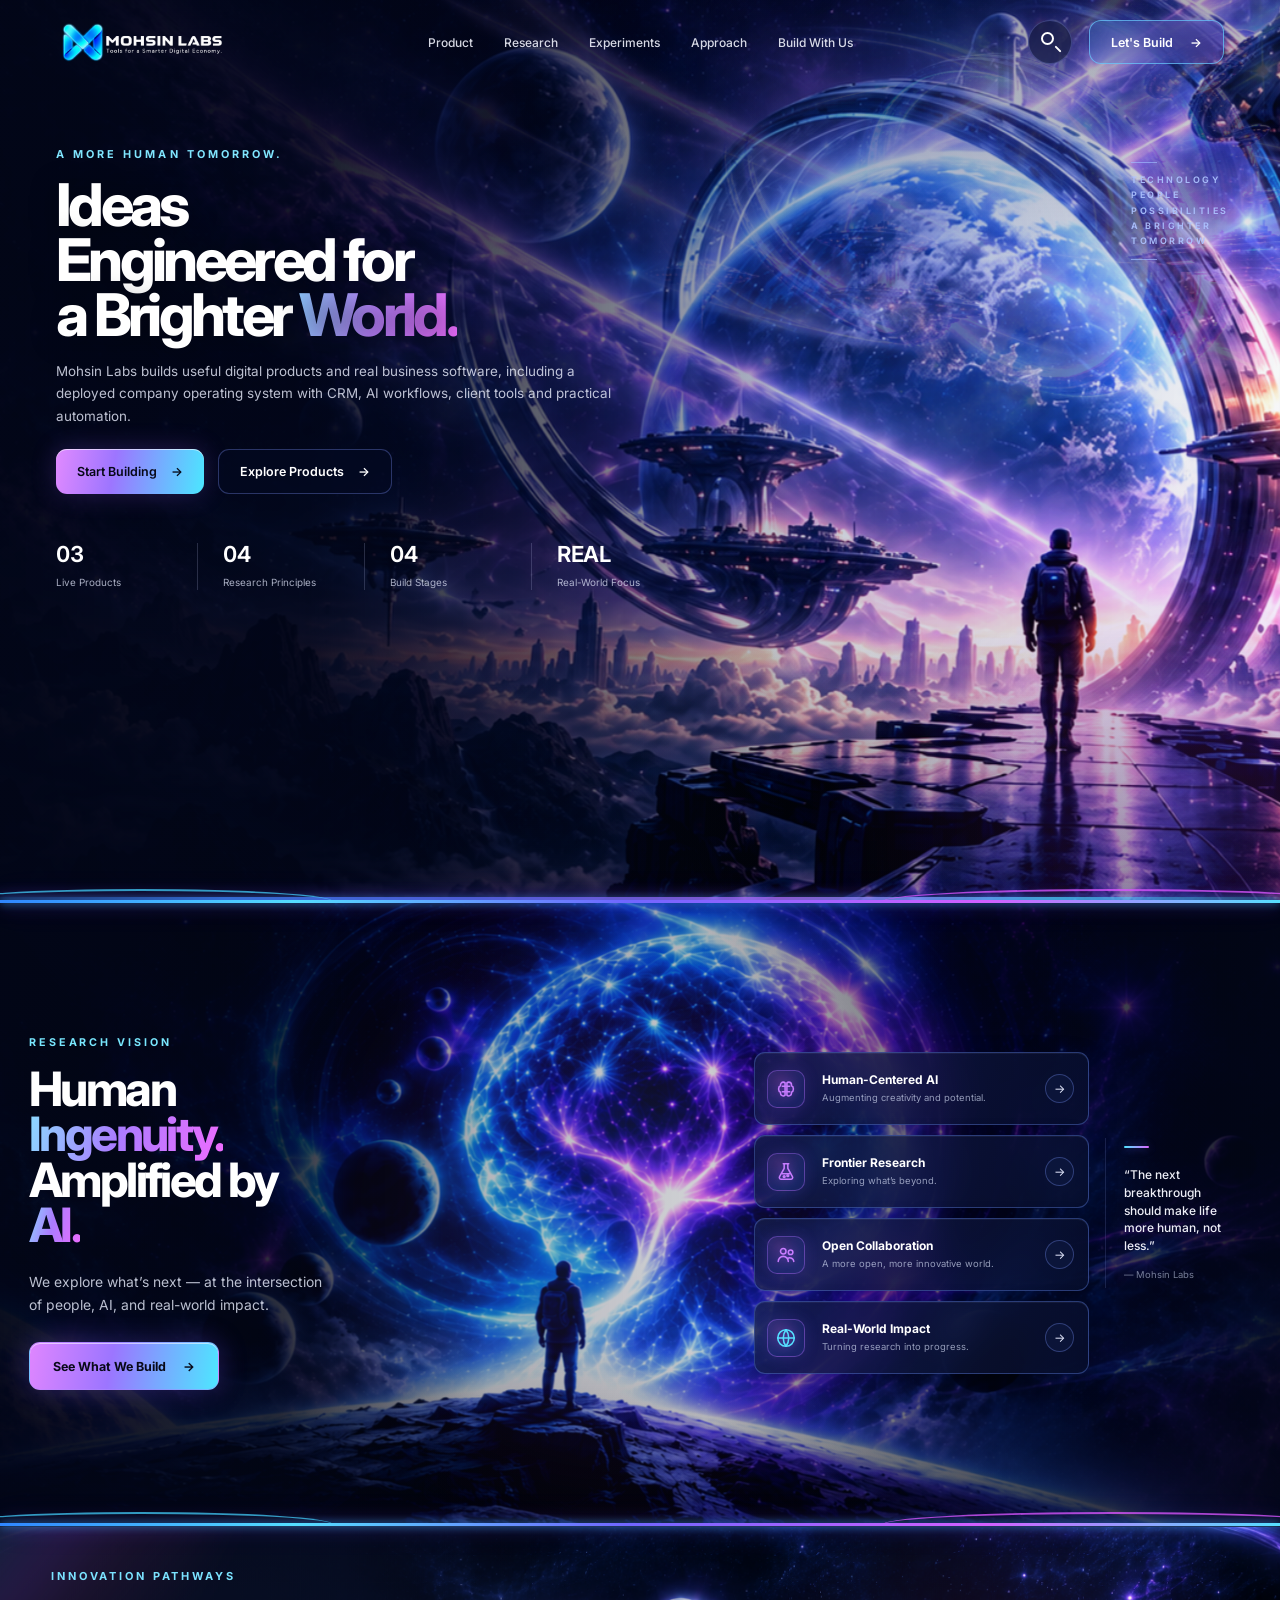
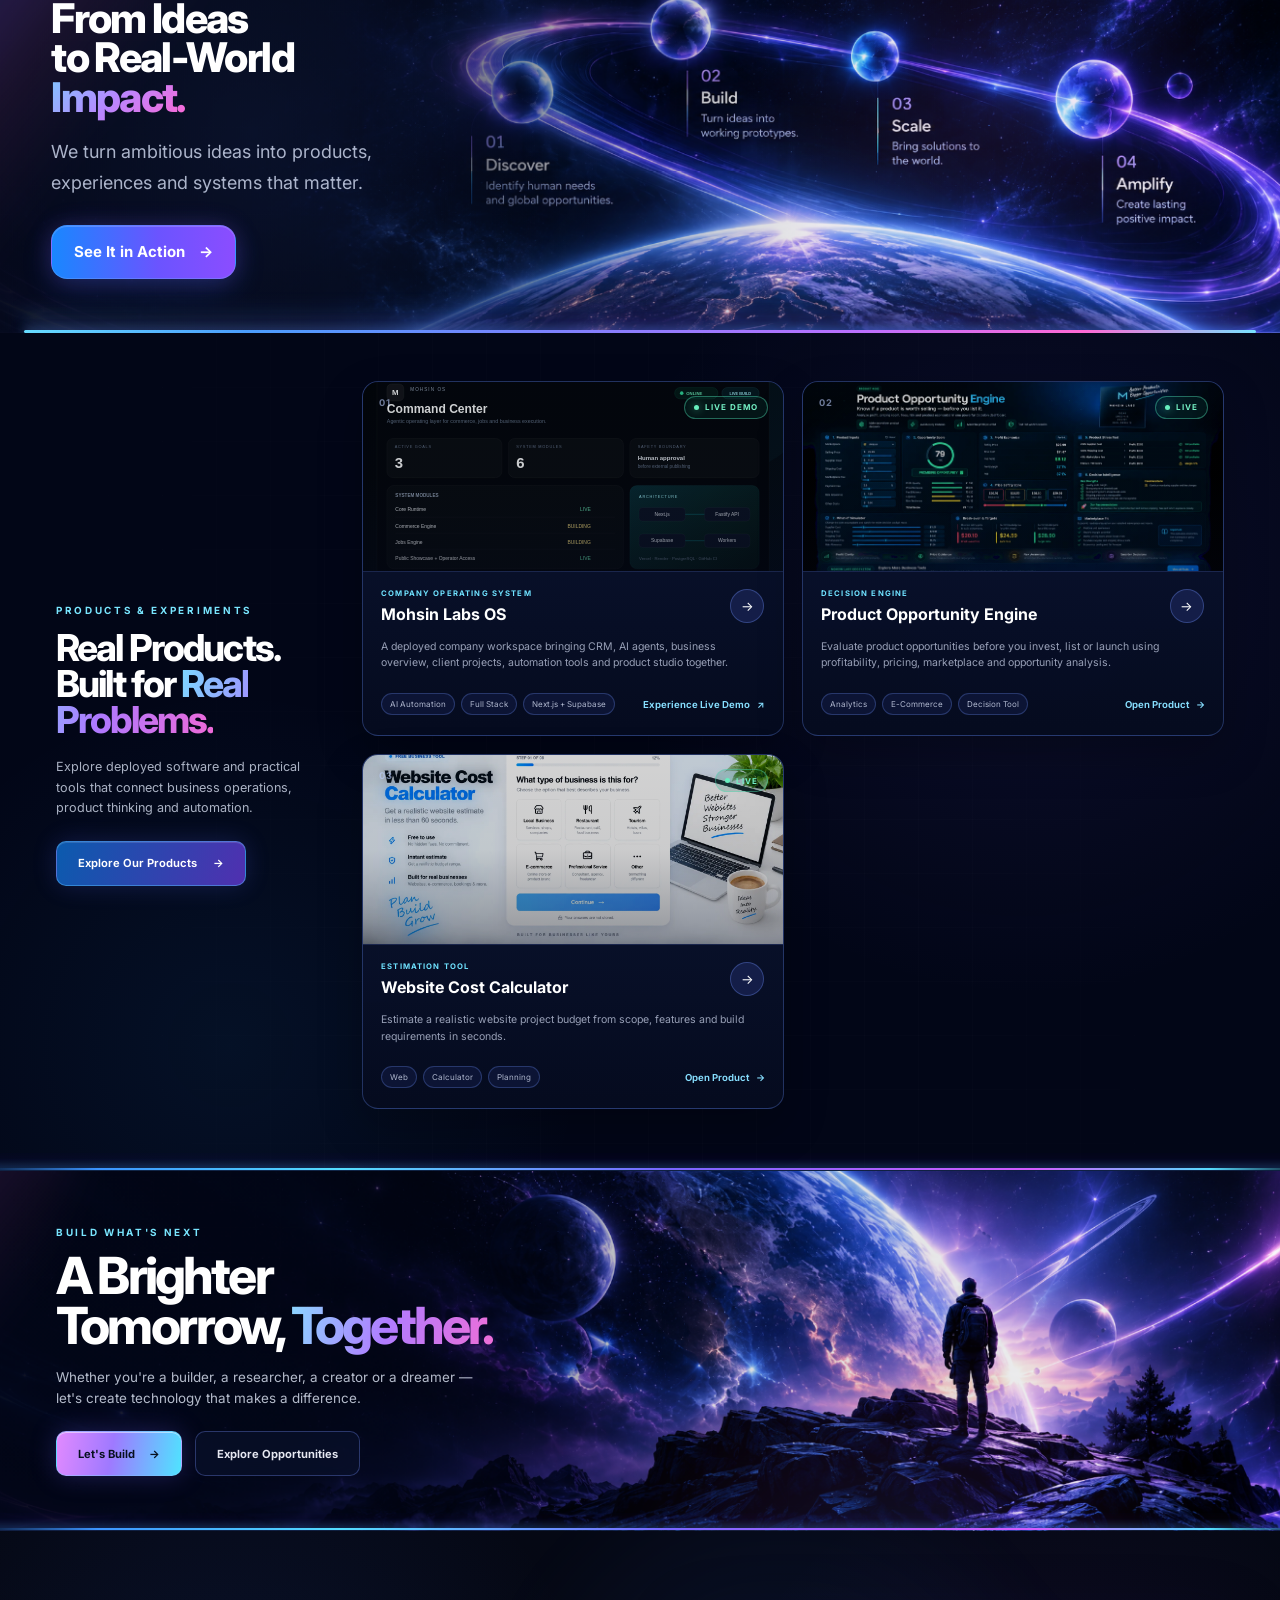
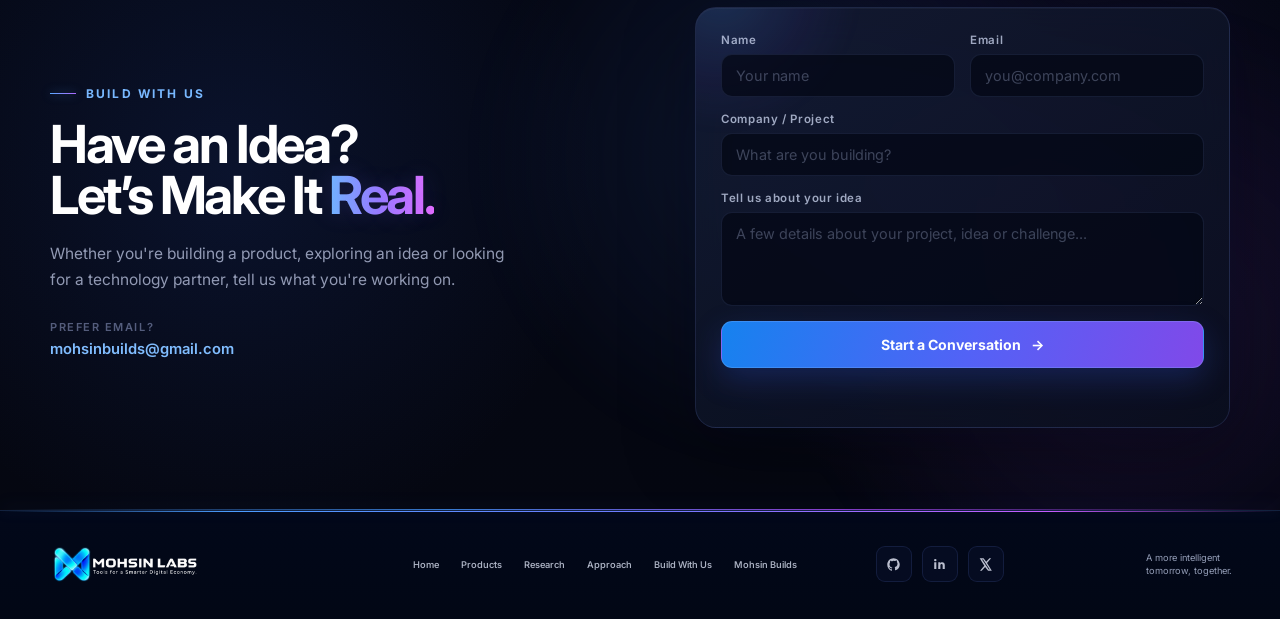
==== commit 88df01dd: "feat(site): showcase deployed Mohsin Labs OS and public product demo" ====
--- a/index.html
+++ b/index.html
@@ -16,7 +16,7 @@
 
     <meta
         name="description"
-        content="Mohsin Labs is a product and innovation venture building useful digital products, intelligent systems and experiments around real-world problems."
+        content="Mohsin Labs builds digital products, business software and practical automation, including Mohsin Labs OS — a deployed company operating system with CRM, AI workflows, client management and product tools."
     >
 
     <meta
@@ -459,9 +459,9 @@
 
         <p class="hero-description">
 
-            Mohsin Labs is a product and innovation venture
-            building useful digital products, intelligent systems
-            and experiments around real-world problems.
+            Mohsin Labs builds useful digital products and real business software,
+            including a deployed company operating system with CRM, AI workflows,
+            client tools and practical automation.
 
         </p>
 
@@ -1074,9 +1074,8 @@
 
             <p class="experiments-description">
 
-                Mohsin Labs builds focused digital tools
-                that turn complex decisions into clear,
-                useful actions.
+                Explore deployed software and practical tools that connect
+                business operations, product thinking and automation.
 
             </p>
 
@@ -1106,48 +1105,48 @@
 
 
 
-            <!-- MOHSIN OS -->
+            <!-- MOHSIN LABS OS — LIVE INTERACTIVE PRODUCT DEMO -->
 
             <article class="lab-product-card lab-product-card--engine">
                 <div class="lab-product-card__visual">
                     <img
                         src="images/products/mohsin-os-preview.svg"
-                        alt="Mohsin OS command center showing live system modules and production architecture"
+                        alt="Mohsin Labs OS flagship operating system preview"
                         class="lab-product-card__image"
                         loading="lazy"
                         decoding="async"
                     >
                     <span class="lab-product-card__number">01</span>
-                    <span class="lab-product-card__status">LIVE</span>
+                    <span class="lab-product-card__status">LIVE DEMO</span>
                 </div>
 
                 <div class="lab-product-card__body">
                     <div class="lab-product-card__top">
                         <div>
-                            <span class="lab-product-card__category">AGENTIC OPERATING SYSTEM</span>
-                            <h3>Mohsin OS</h3>
+                            <span class="lab-product-card__category">COMPANY OPERATING SYSTEM</span>
+                            <h3>Mohsin Labs OS</h3>
                         </div>
                         <a
                             href="mohsin-os.html"
                             class="lab-product-card__arrow"
-                            aria-label="Open Mohsin OS case study"
+                            aria-label="Read Mohsin Labs OS engineering case study"
                         >→</a>
                     </div>
 
                     <p class="lab-product-card__description">
-                        A production agentic system for commerce, jobs and business workflows,
-                        built around evidence, protected operator actions and measurable execution.
+                        A deployed company workspace bringing CRM, AI agents, business overview,
+                        client projects, automation tools and product studio together.
                     </p>
 
                     <div class="lab-product-card__footer">
                         <div class="lab-product-card__tags">
                             <span>AI Automation</span>
                             <span>Full Stack</span>
-                            <span>Agent Systems</span>
+                            <span>Next.js + Supabase</span>
                         </div>
 
-                        <a href="mohsin-os.html" class="lab-product-card__link">
-                            Read Case Study <span aria-hidden="true">→</span>
+                        <a href="https://app.mohsinlabs.com/demo" class="lab-product-card__link" target="_blank" rel="noopener noreferrer">
+                            Experience Live Demo <span aria-hidden="true">↗</span>
                         </a>
                     </div>
                 </div>
@@ -1960,6 +1959,11 @@
             </a>
 
 
+            <a href="https://app.mohsinlabs.com/demo" target="_blank" rel="noopener noreferrer" class="site-search__item" data-search="mohsin labs os operating system demo crm ai agents company hq client portal automation products">
+                <span>Mohsin Labs OS — Interactive Demo</span>
+                <small>Explore the real interface with fictional data</small>
+            </a>
+
             <a
                 href="https://mohsinbuilds.com/website-cost-calculator/"
                 target="_blank"
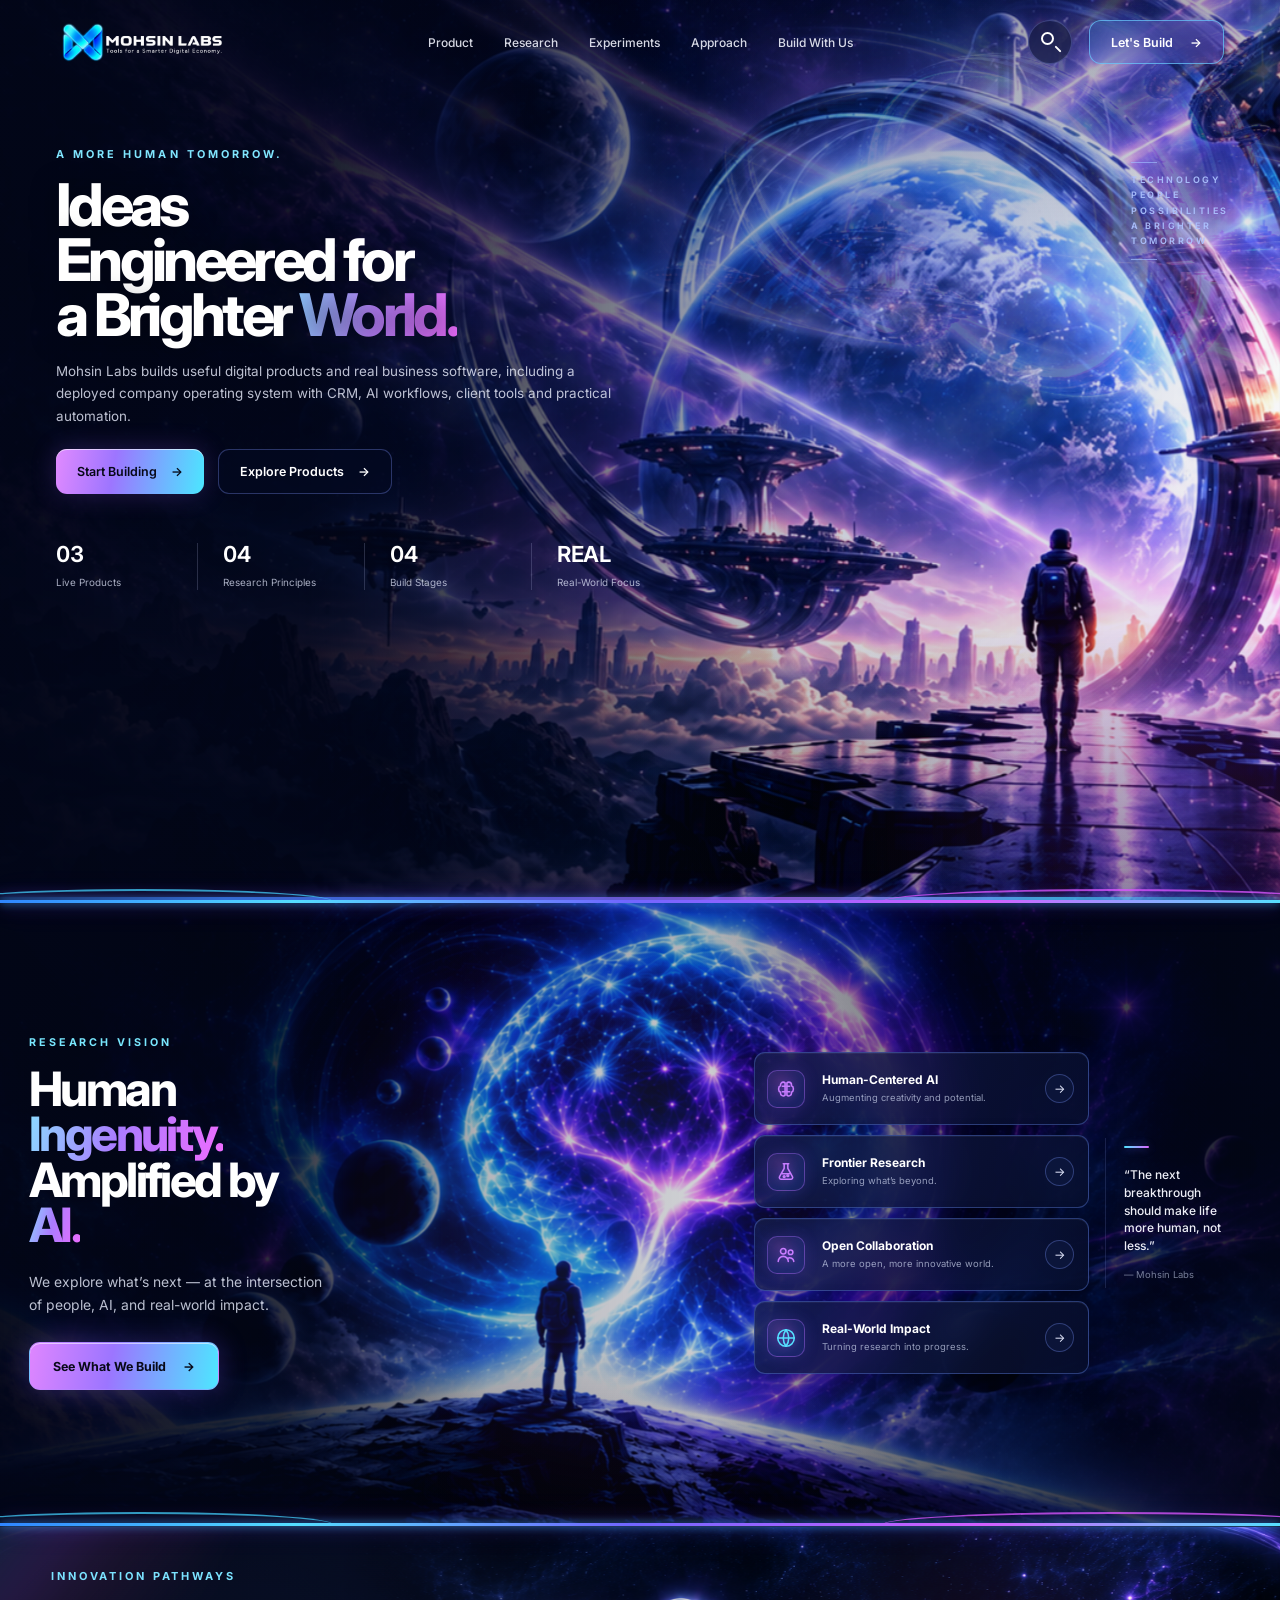
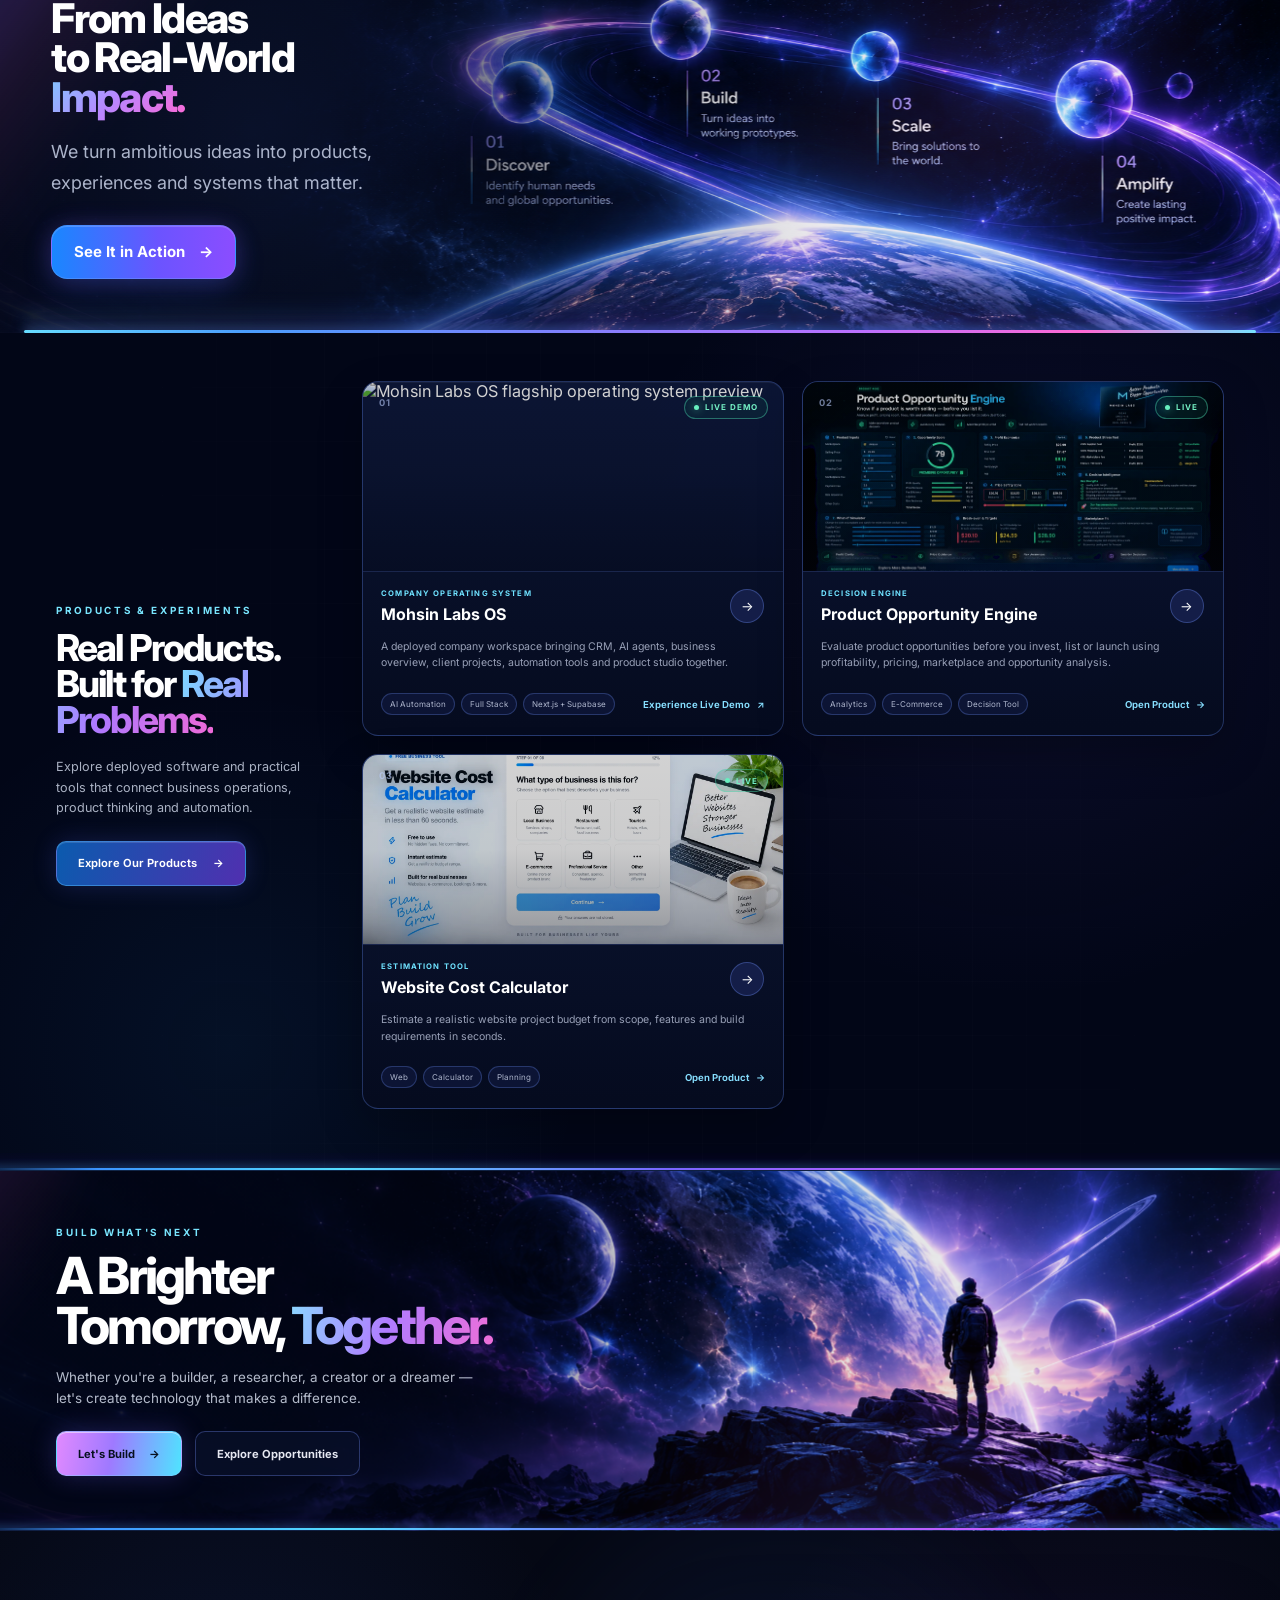
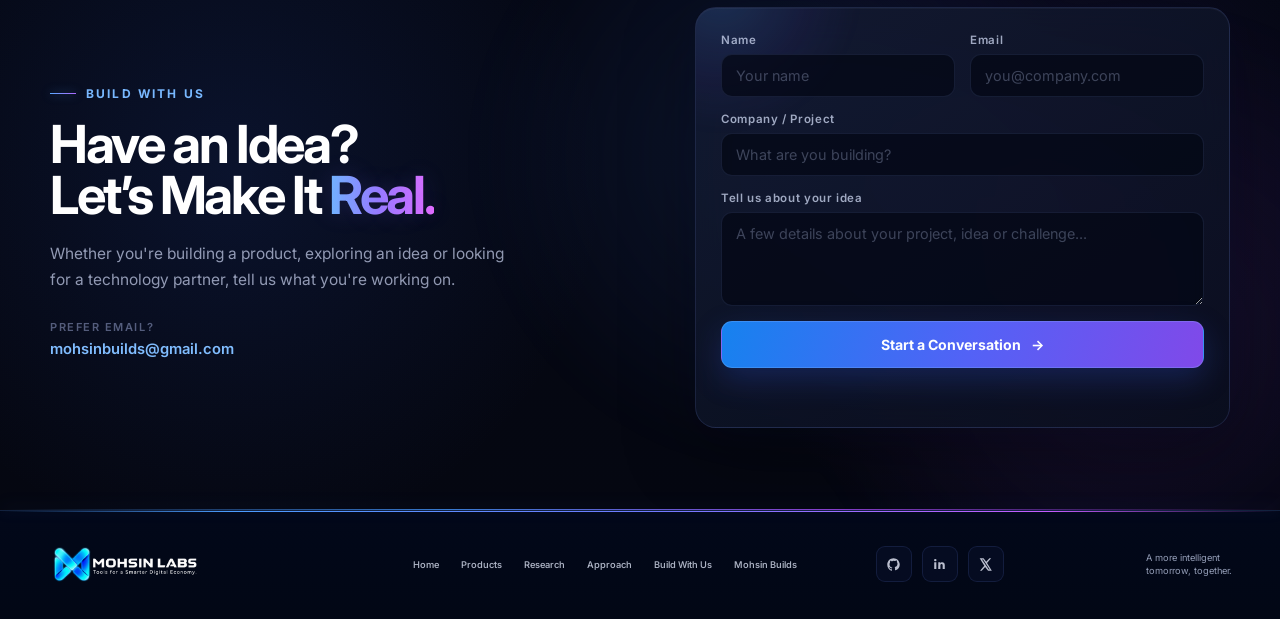
==== commit 8a5527a6: "chore(site): reuse approved Portfolio Agent OS screenshots" ====
--- a/index.html
+++ b/index.html
@@ -1110,7 +1110,7 @@
             <article class="lab-product-card lab-product-card--engine">
                 <div class="lab-product-card__visual">
                     <img
-                        src="images/products/mohsin-os-preview.svg"
+                        src="https://mohsinbuilds.com/assets/projects/mohsin-os/cover.jpg"
                         alt="Mohsin Labs OS flagship operating system preview"
                         class="lab-product-card__image"
                         loading="lazy"
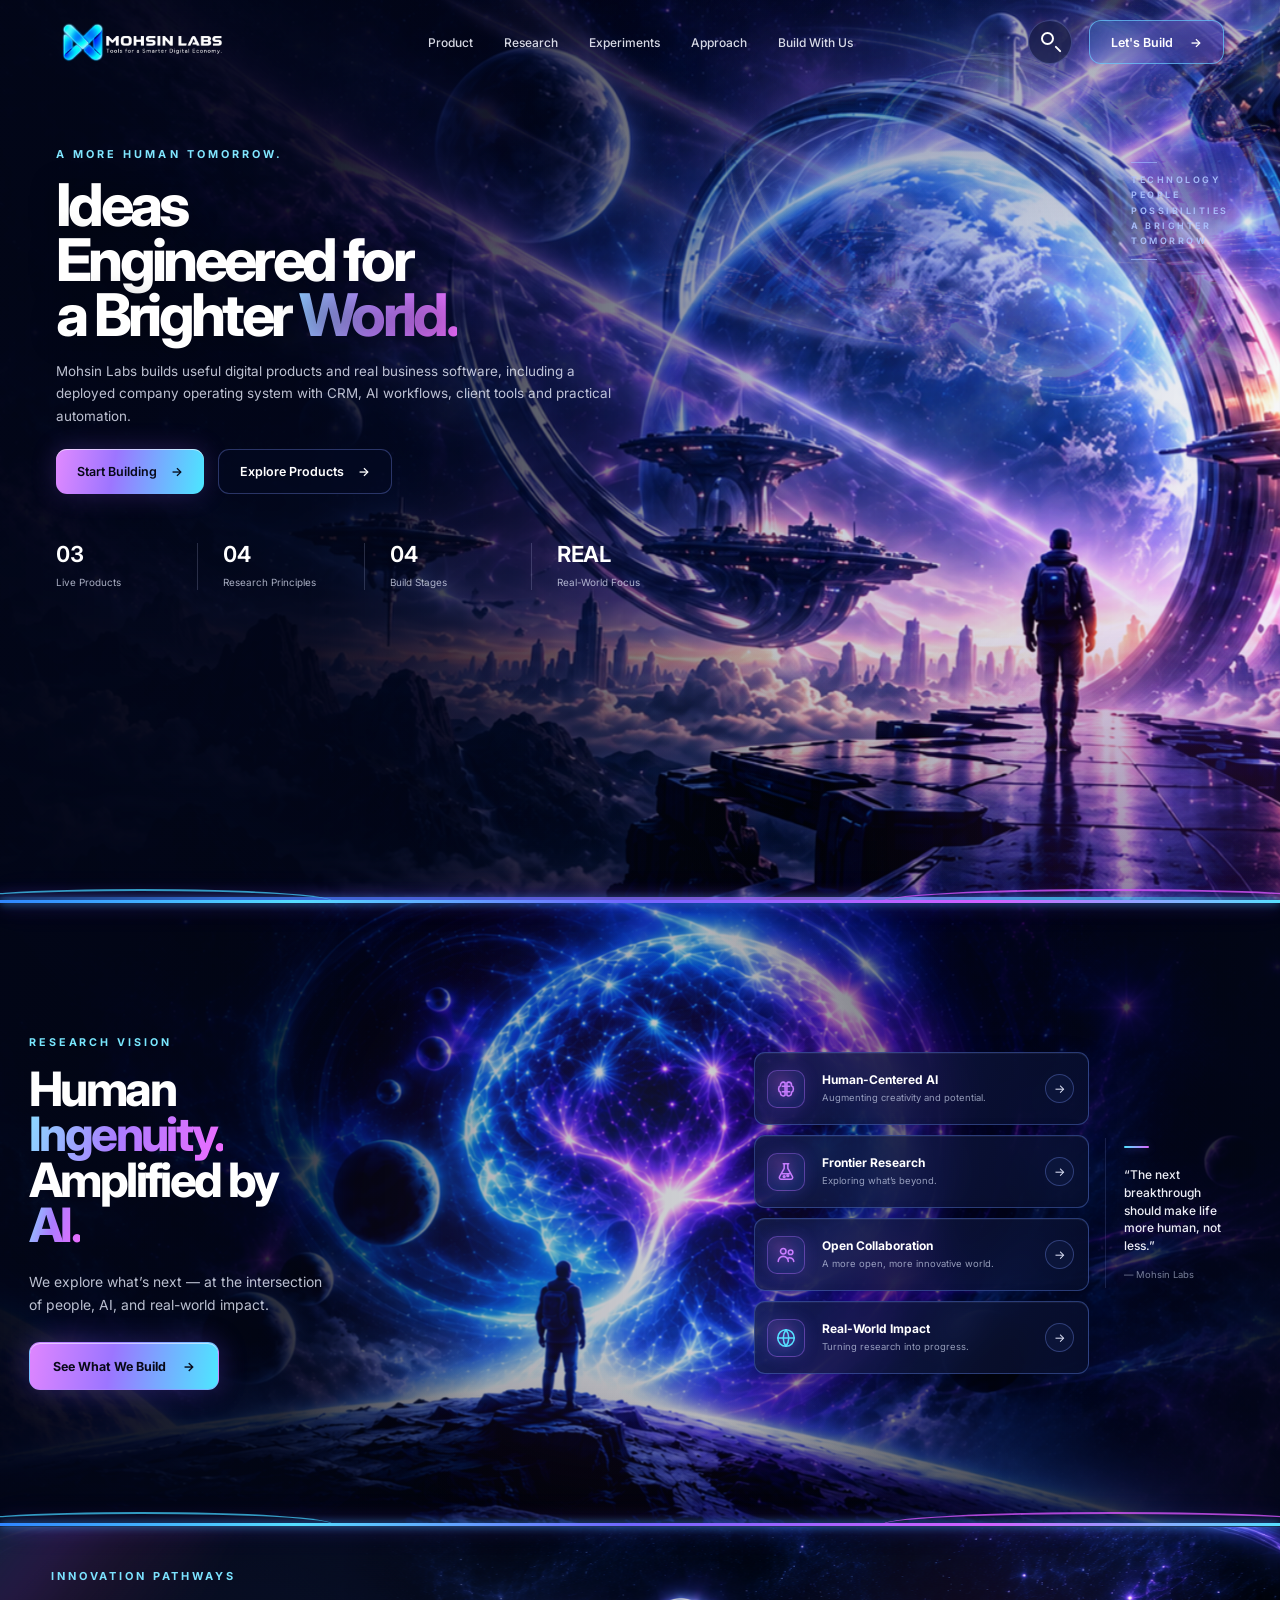
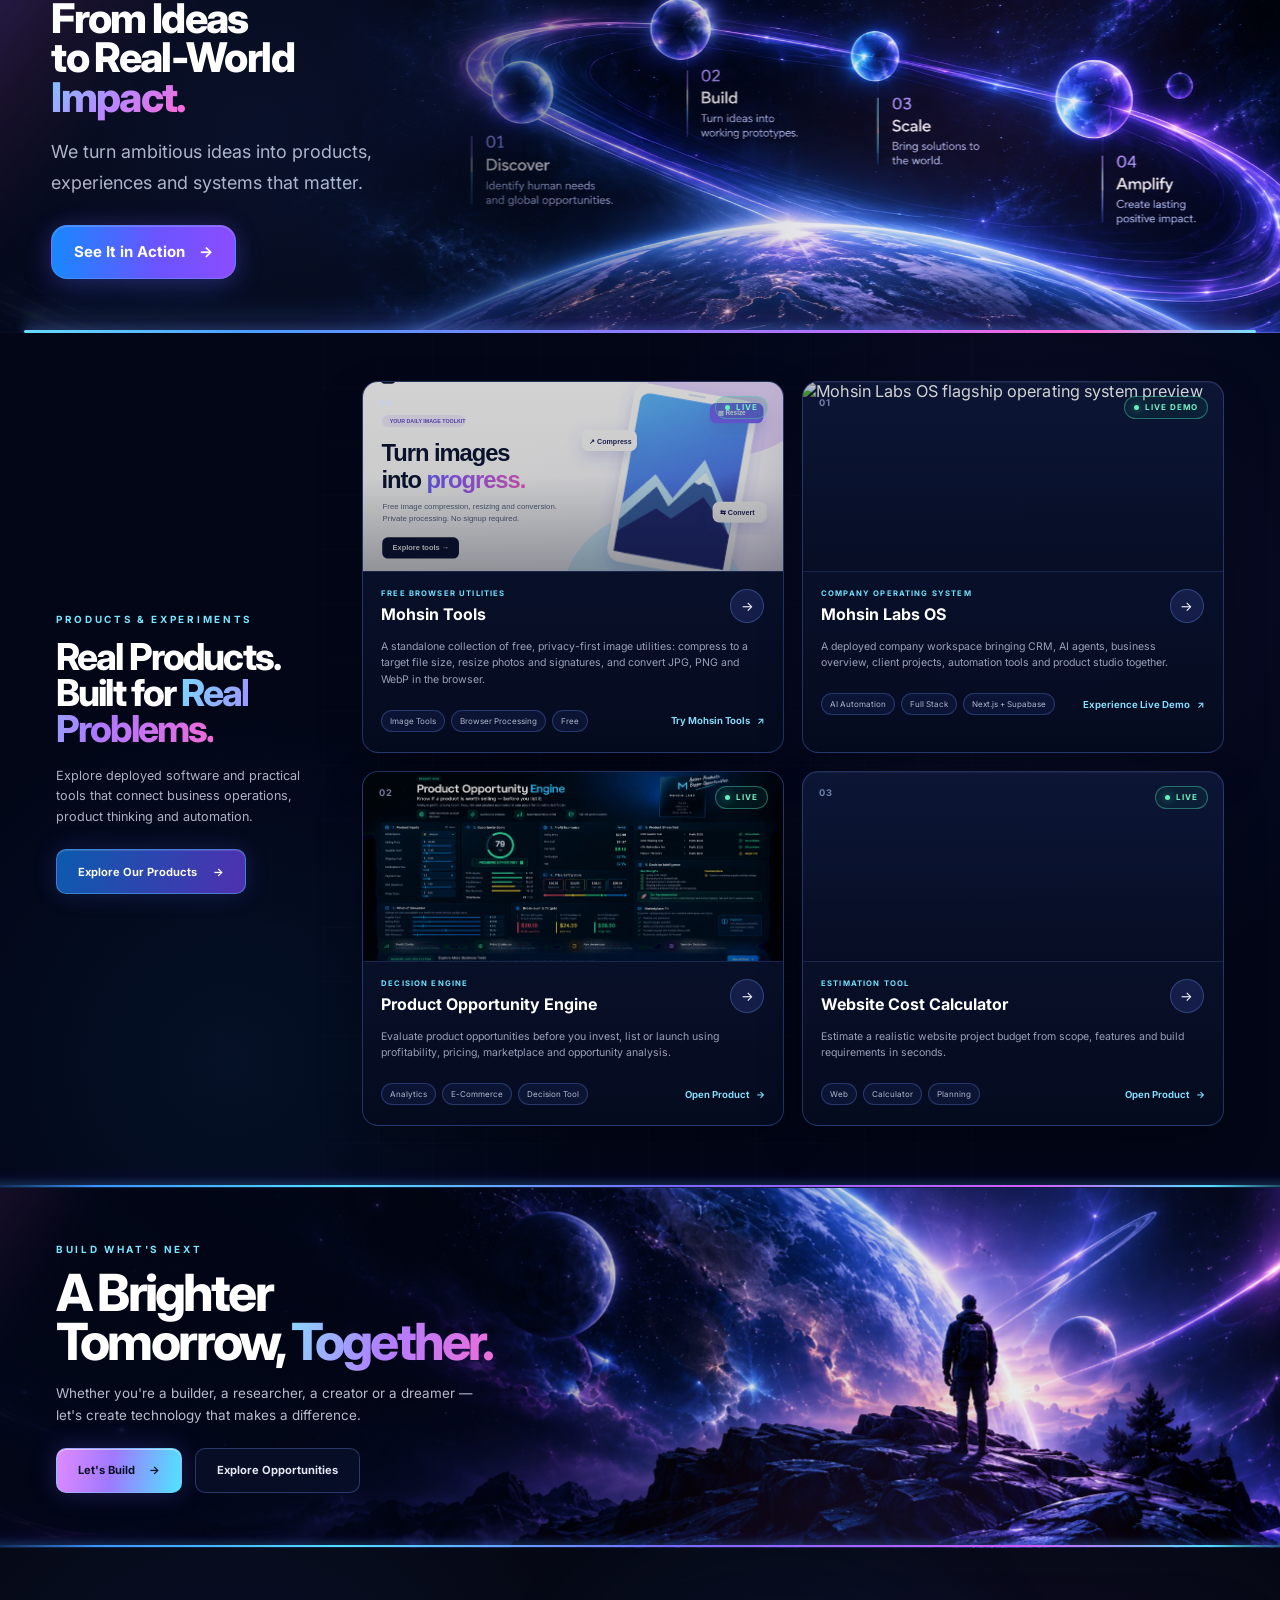
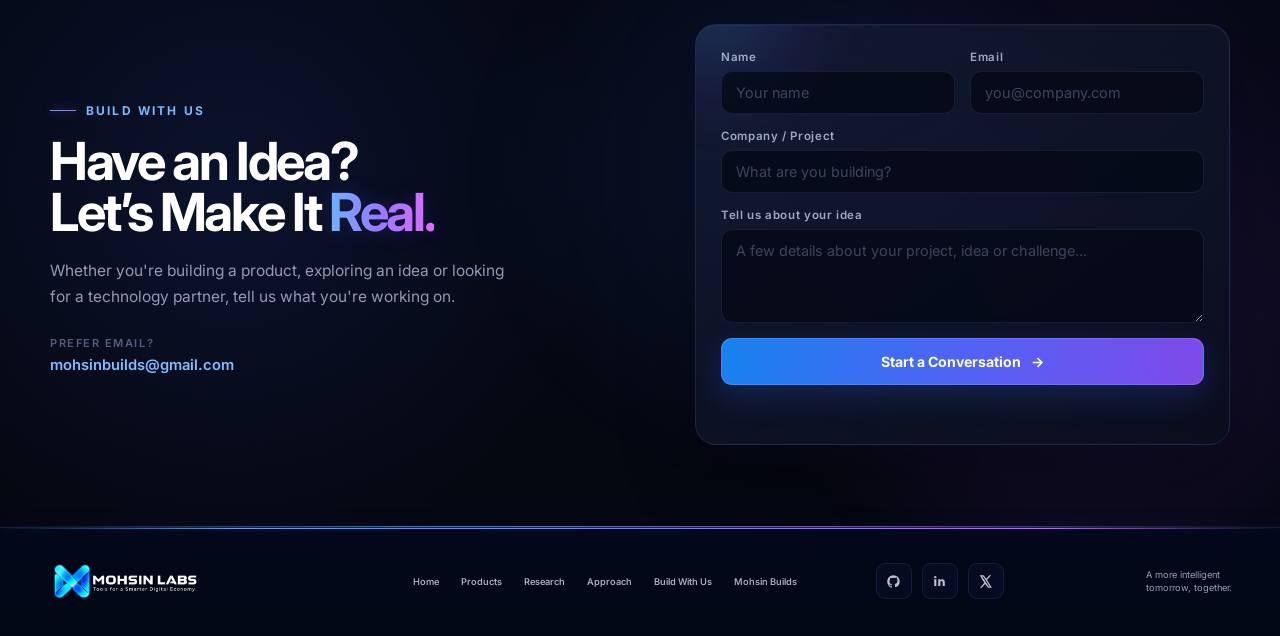
==== commit b9b14f18: "Feature live Mohsin Tools product with verified link and approved visual" ====
--- a/index.html
+++ b/index.html
@@ -1105,6 +1105,26 @@
 
 
 
+            <!-- MOHSIN TOOLS — INDEPENDENT LIVE PRODUCT -->
+            <article class="lab-product-card lab-product-card--engine">
+                <div class="lab-product-card__visual">
+                    <img src="images/products/mohsin-tools-preview.svg" alt="Mohsin Tools free browser-based image utilities — live product preview" class="lab-product-card__image" loading="lazy" decoding="async">
+                    <span class="lab-product-card__number">04</span>
+                    <span class="lab-product-card__status">LIVE</span>
+                </div>
+                <div class="lab-product-card__body">
+                    <div class="lab-product-card__top">
+                        <div><span class="lab-product-card__category">FREE BROWSER UTILITIES</span><h3>Mohsin Tools</h3></div>
+                        <a href="https://tools.mohsinlabs.com/" class="lab-product-card__arrow" target="_blank" rel="noopener noreferrer" aria-label="Open Mohsin Tools">→</a>
+                    </div>
+                    <p class="lab-product-card__description">A standalone collection of free, privacy-first image utilities: compress to a target file size, resize photos and signatures, and convert JPG, PNG and WebP in the browser.</p>
+                    <div class="lab-product-card__footer">
+                        <div class="lab-product-card__tags"><span>Image Tools</span><span>Browser Processing</span><span>Free</span></div>
+                        <a href="https://tools.mohsinlabs.com/" class="lab-product-card__link" target="_blank" rel="noopener noreferrer">Try Mohsin Tools <span aria-hidden="true">↗</span></a>
+                    </div>
+                </div>
+            </article>
+
             <!-- MOHSIN LABS OS — LIVE INTERACTIVE PRODUCT DEMO -->
 
             <article class="lab-product-card lab-product-card--engine">
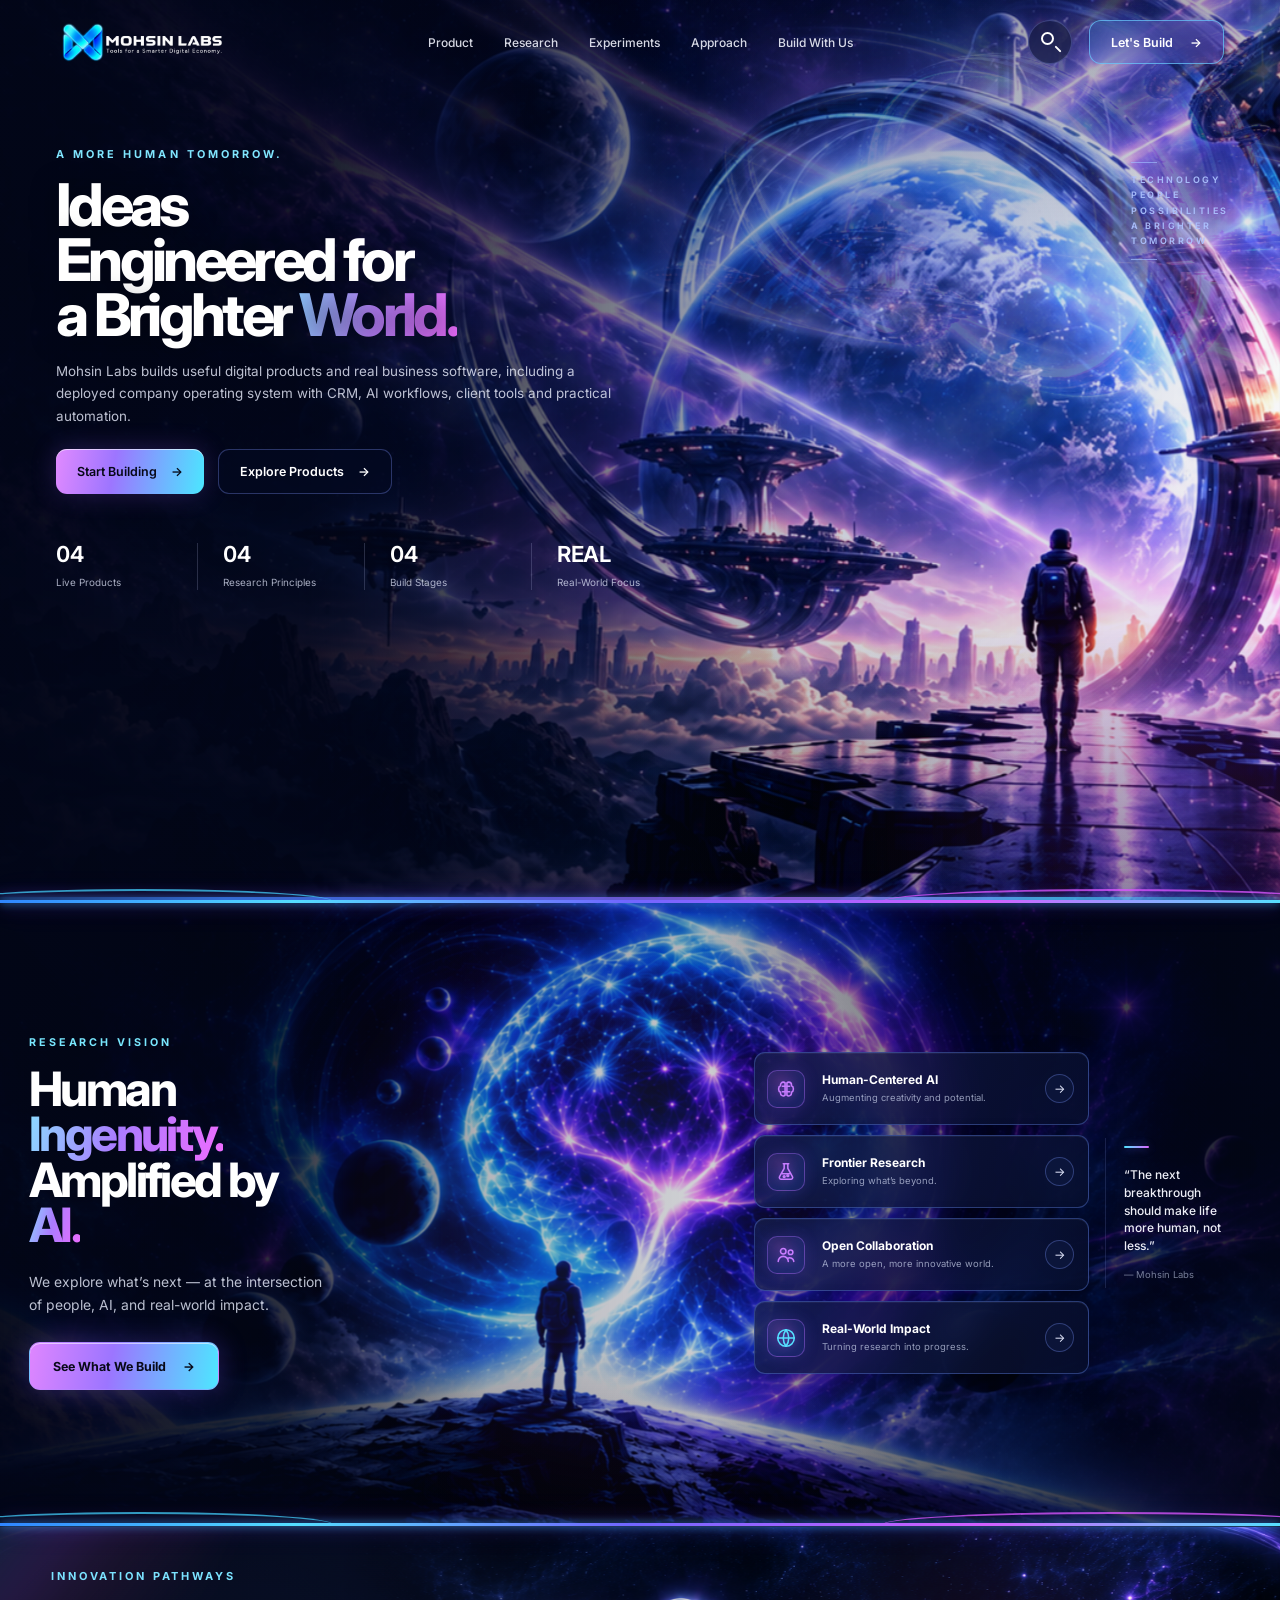
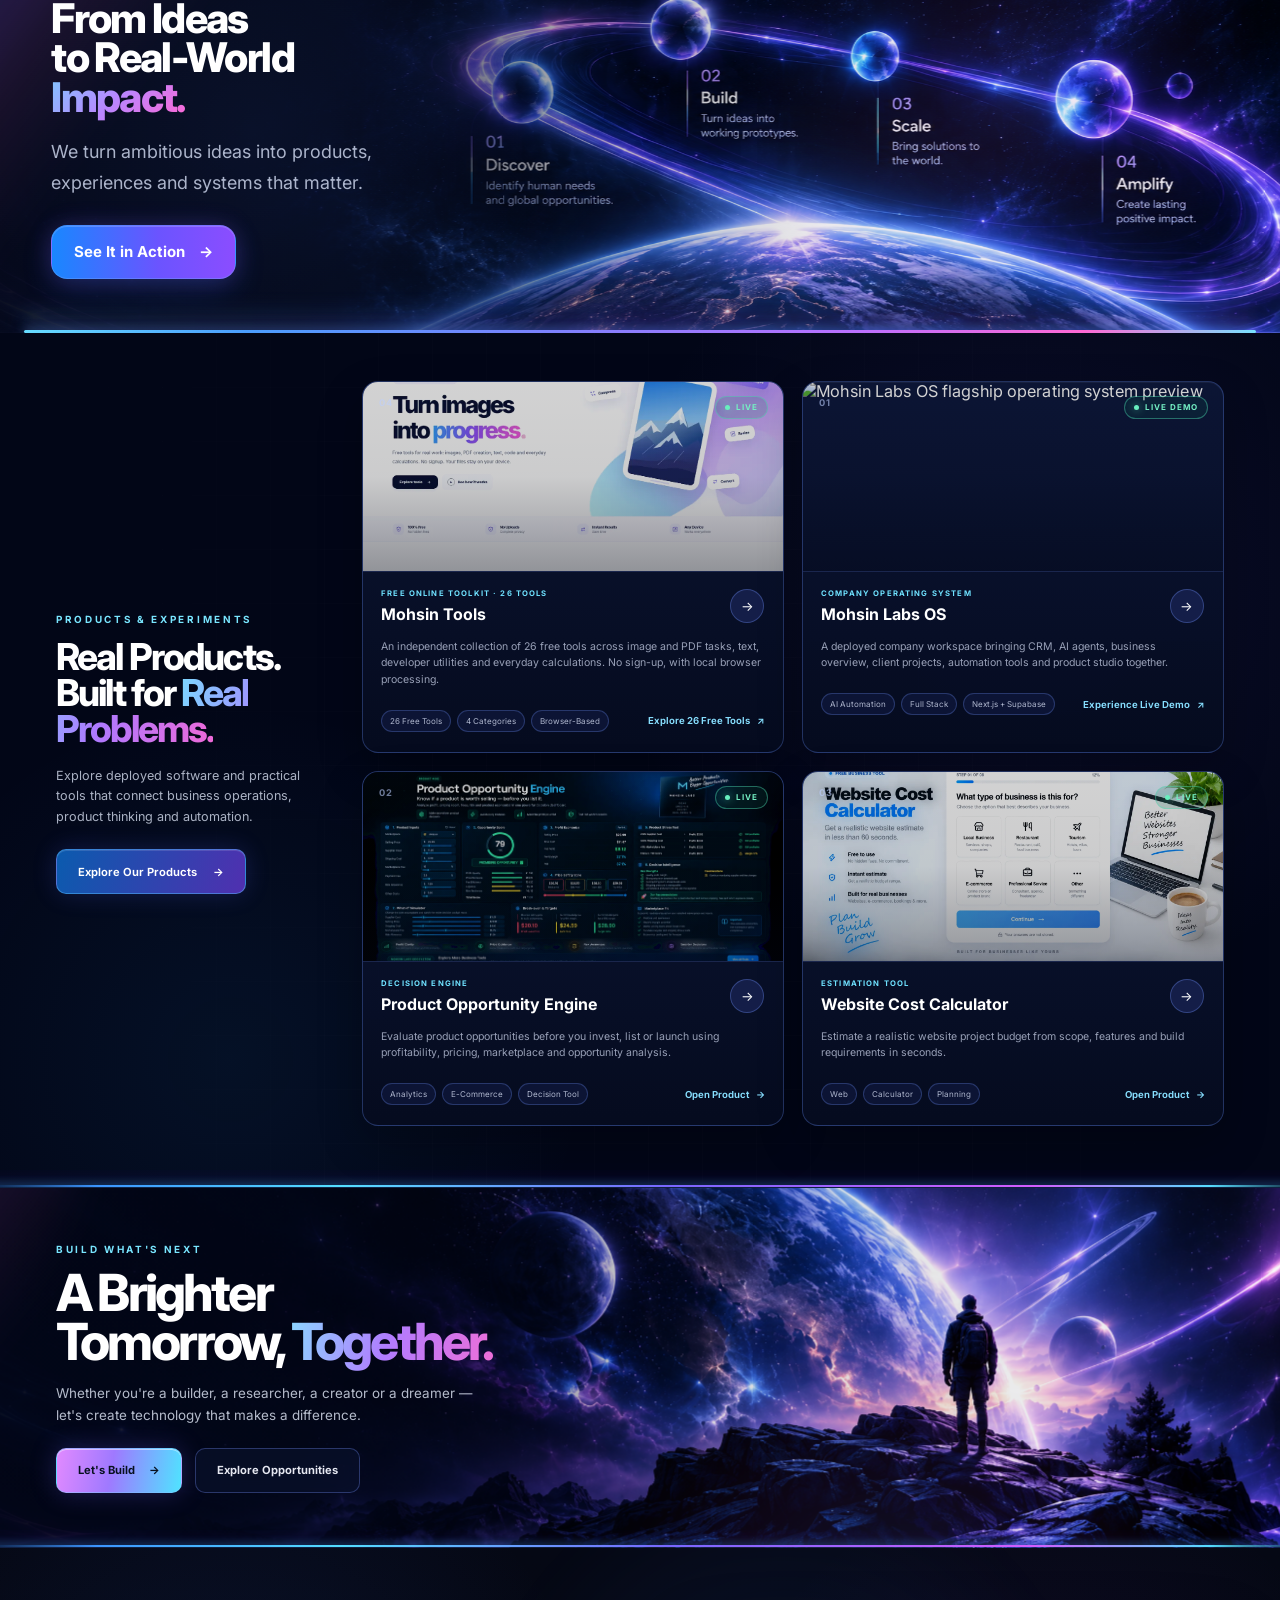
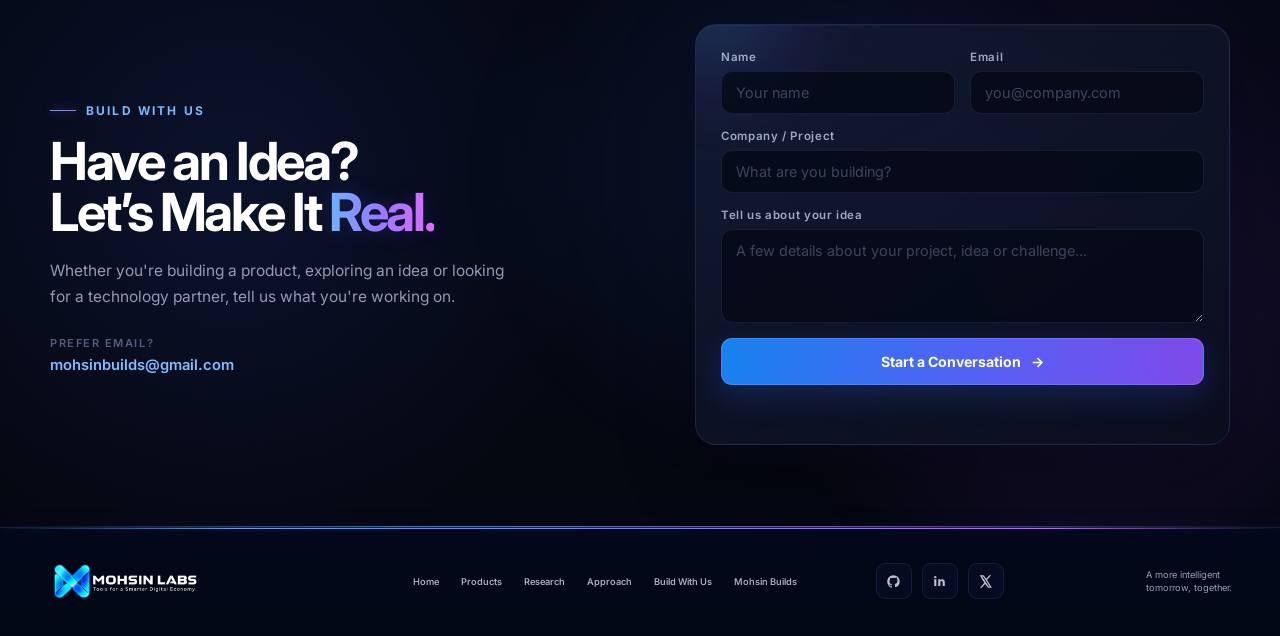
==== commit 40b07ed0: "Showcase Mohsin Tools 26-tool release on Mohsin Labs" ====
--- a/index.html
+++ b/index.html
@@ -16,7 +16,7 @@
 
     <meta
         name="description"
-        content="Mohsin Labs builds digital products, business software and practical automation, including Mohsin Labs OS — a deployed company operating system with CRM, AI workflows, client management and product tools."
+        content="Mohsin Labs builds practical software and free digital products, including Mohsin Tools (26 browser utilities) and Mohsin Labs OS for business workflows and automation."
     >
 
     <meta
@@ -508,7 +508,7 @@
             <div class="hero-metric">
 
                 <strong>
-                    03
+                    04
                 </strong>
 
                 <span>
@@ -1108,19 +1108,19 @@
             <!-- MOHSIN TOOLS — INDEPENDENT LIVE PRODUCT -->
             <article class="lab-product-card lab-product-card--engine">
                 <div class="lab-product-card__visual">
-                    <img src="images/products/mohsin-tools-preview.svg" alt="Mohsin Tools free browser-based image utilities — live product preview" class="lab-product-card__image" loading="lazy" decoding="async">
+                    <img src="images/products/mohsin-tools-preview.webp" alt="Mohsin Tools v1.0 — real preview of the 26-tool browser toolkit" class="lab-product-card__image" loading="lazy" decoding="async">
                     <span class="lab-product-card__number">04</span>
                     <span class="lab-product-card__status">LIVE</span>
                 </div>
                 <div class="lab-product-card__body">
                     <div class="lab-product-card__top">
-                        <div><span class="lab-product-card__category">FREE BROWSER UTILITIES</span><h3>Mohsin Tools</h3></div>
+                        <div><span class="lab-product-card__category">FREE ONLINE TOOLKIT · 26 TOOLS</span><h3>Mohsin Tools</h3></div>
                         <a href="https://tools.mohsinlabs.com/" class="lab-product-card__arrow" target="_blank" rel="noopener noreferrer" aria-label="Open Mohsin Tools">→</a>
                     </div>
-                    <p class="lab-product-card__description">A standalone collection of free, privacy-first image utilities: compress to a target file size, resize photos and signatures, and convert JPG, PNG and WebP in the browser.</p>
+                    <p class="lab-product-card__description">An independent collection of 26 free tools across image and PDF tasks, text, developer utilities and everyday calculations. No sign-up, with local browser processing.</p>
                     <div class="lab-product-card__footer">
-                        <div class="lab-product-card__tags"><span>Image Tools</span><span>Browser Processing</span><span>Free</span></div>
-                        <a href="https://tools.mohsinlabs.com/" class="lab-product-card__link" target="_blank" rel="noopener noreferrer">Try Mohsin Tools <span aria-hidden="true">↗</span></a>
+                        <div class="lab-product-card__tags"><span>26 Free Tools</span><span>4 Categories</span><span>Browser-Based</span></div>
+                        <a href="https://tools.mohsinlabs.com/" class="lab-product-card__link" target="_blank" rel="noopener noreferrer">Explore 26 Free Tools <span aria-hidden="true">↗</span></a>
                     </div>
                 </div>
             </article>
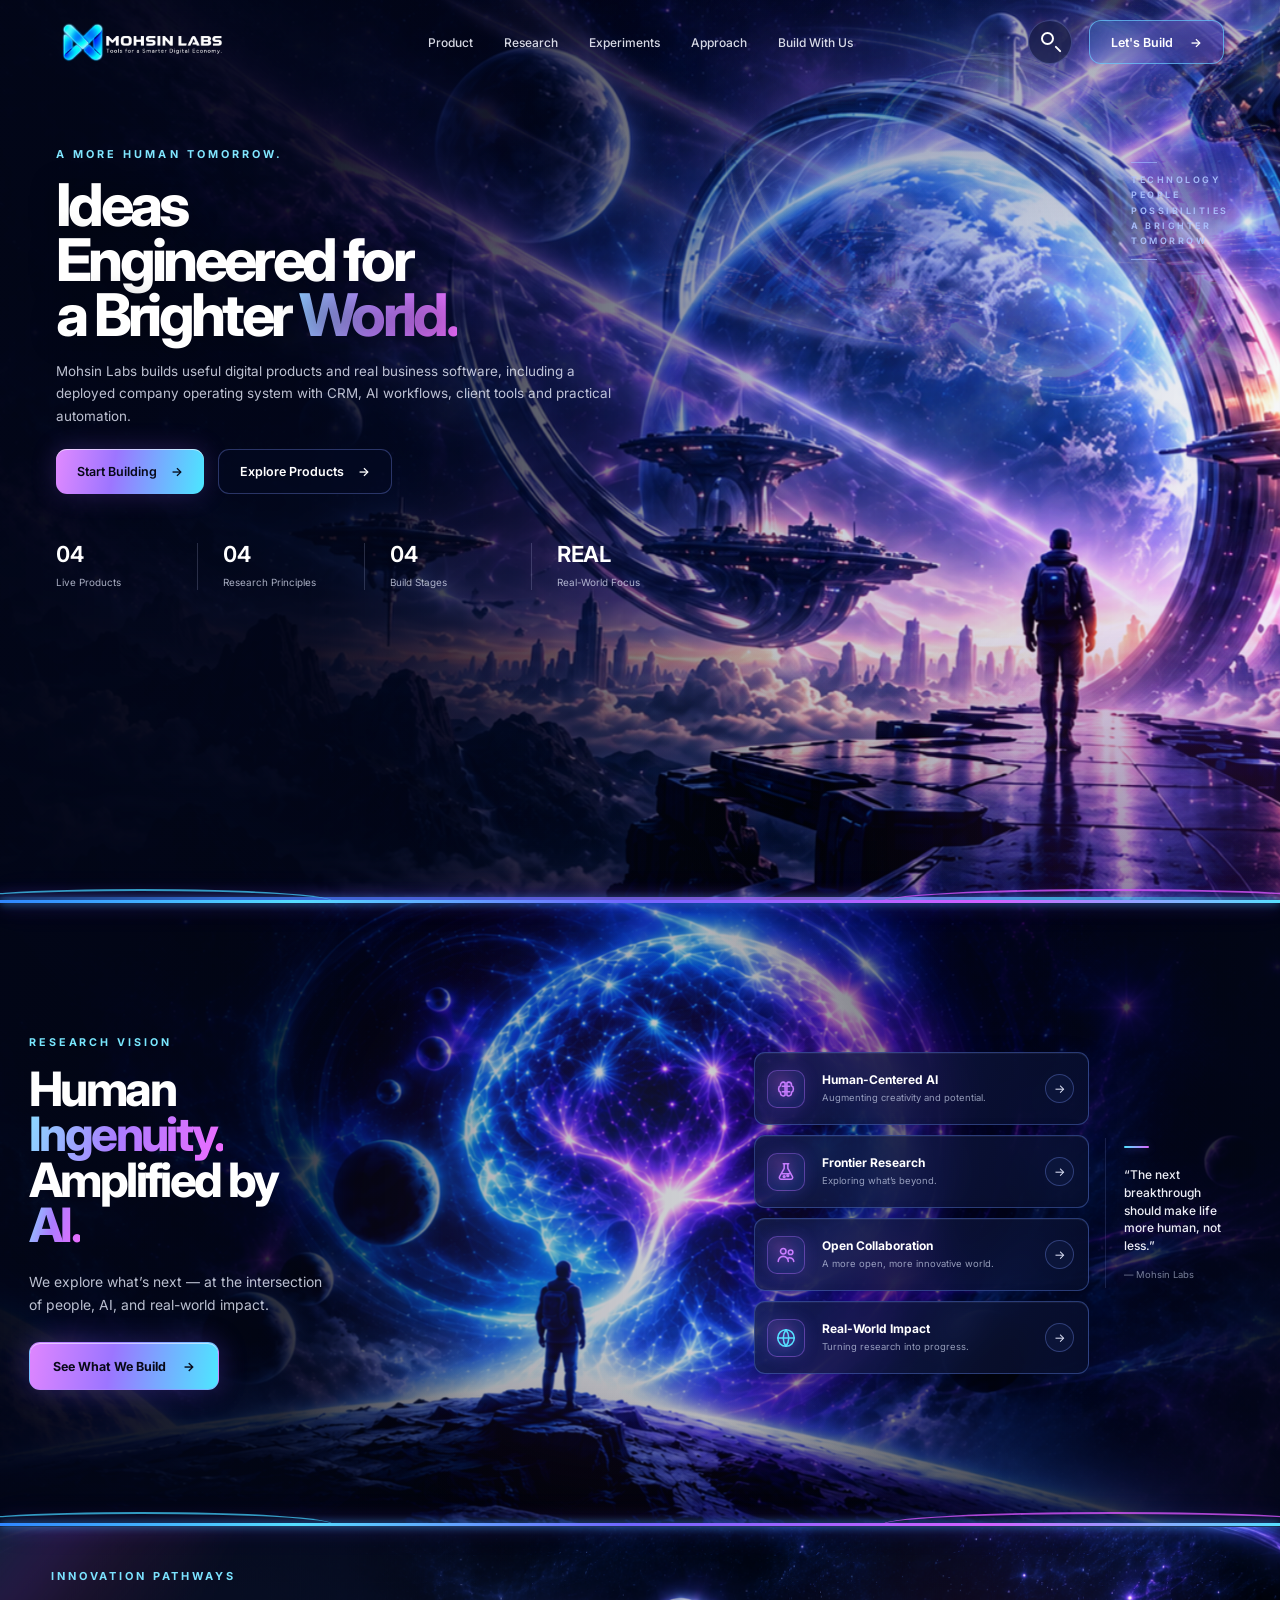
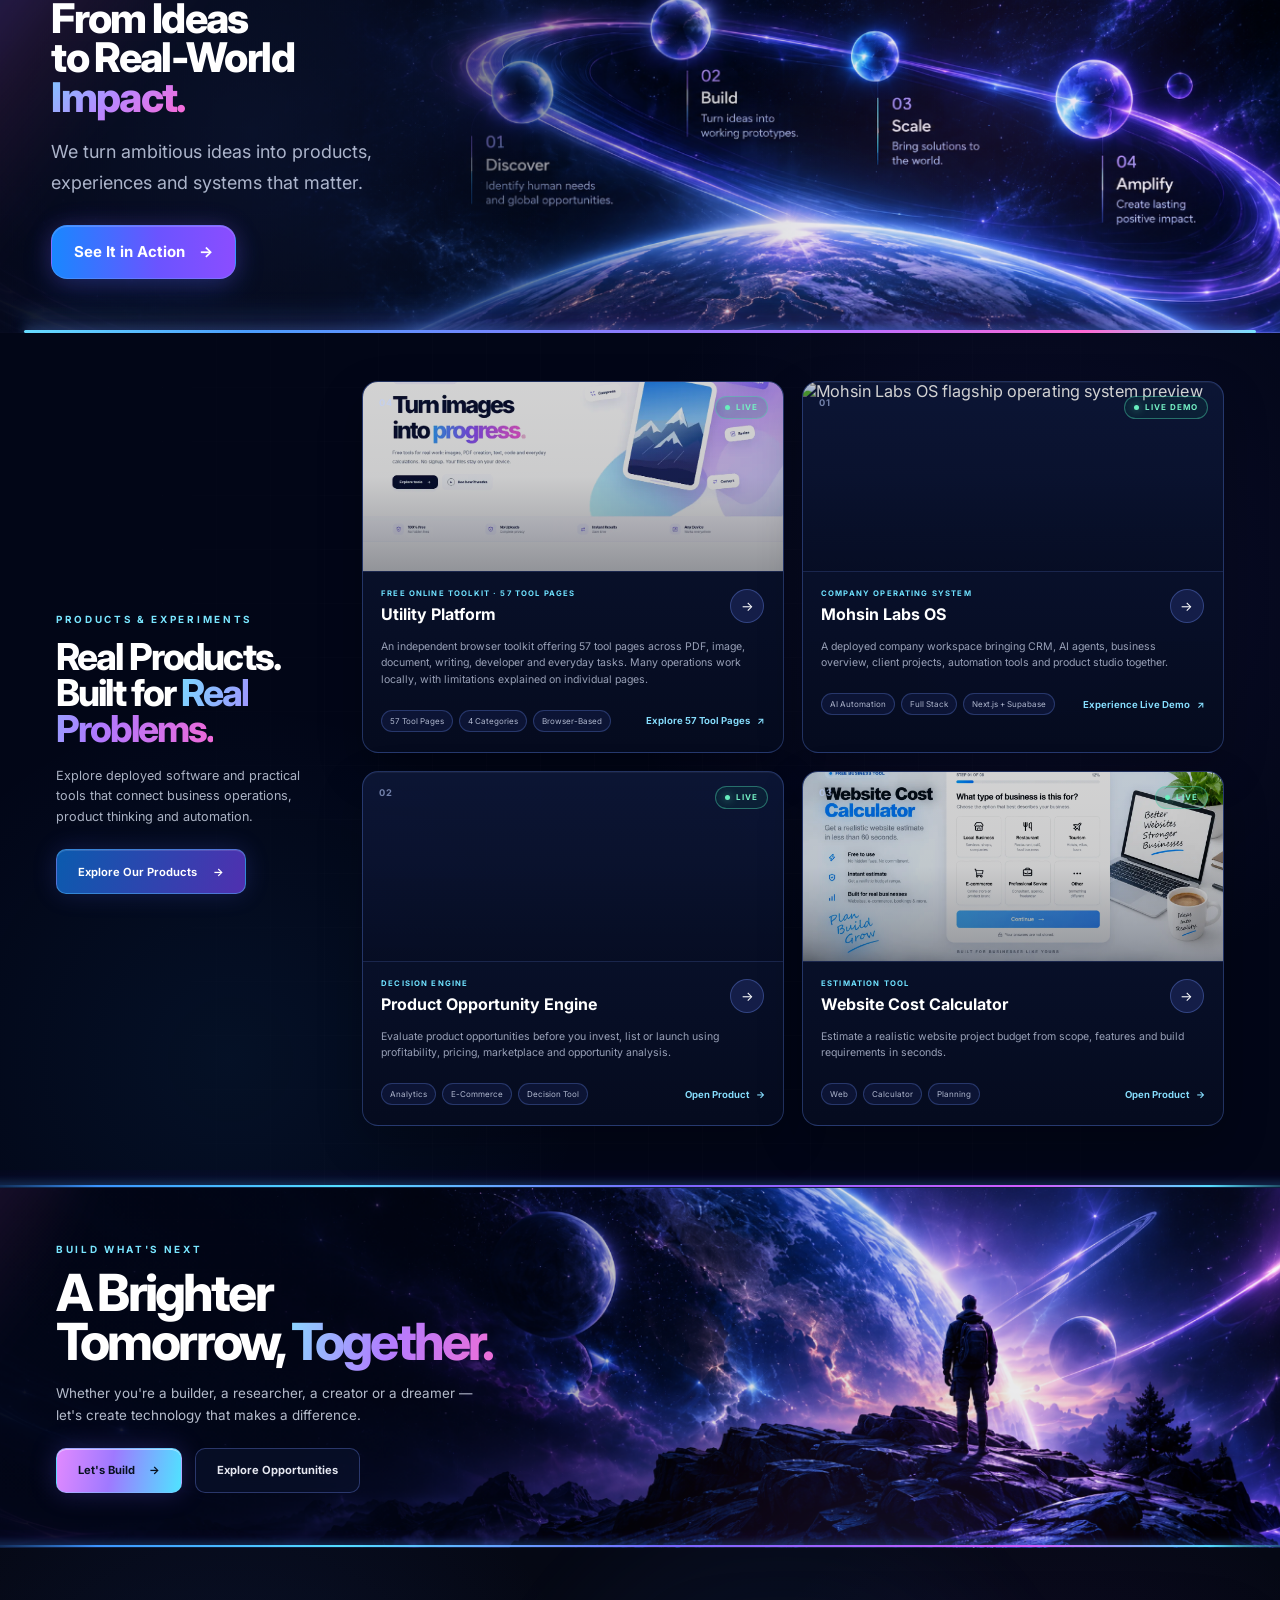
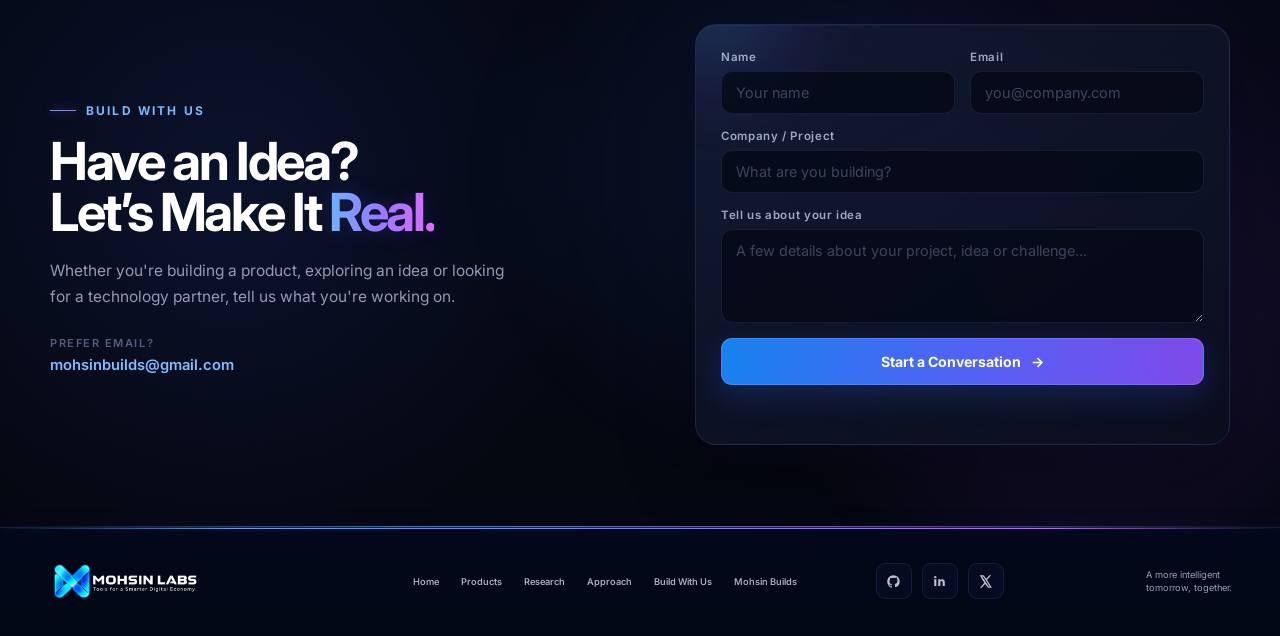
==== commit cdbb9ff3: "feat: publish Utility Platform as updated live product" ====
--- a/index.html
+++ b/index.html
@@ -16,7 +16,7 @@
 
     <meta
         name="description"
-        content="Mohsin Labs builds practical software and free digital products, including Mohsin Tools (26 browser utilities) and Mohsin Labs OS for business workflows and automation."
+        content="Mohsin Labs builds practical software and free digital products, including Utility Platform (57 browser tool pages) and Mohsin Labs OS for business workflows and automation."
     >
 
     <meta
@@ -1108,19 +1108,19 @@
             <!-- MOHSIN TOOLS — INDEPENDENT LIVE PRODUCT -->
             <article class="lab-product-card lab-product-card--engine">
                 <div class="lab-product-card__visual">
-                    <img src="images/products/mohsin-tools-preview.webp" alt="Mohsin Tools v1.0 — real preview of the 26-tool browser toolkit" class="lab-product-card__image" loading="lazy" decoding="async">
+                    <img src="images/products/mohsin-tools-preview.webp" alt="Earlier preview of the browser toolkit, now named Utility Platform" class="lab-product-card__image" loading="lazy" decoding="async">
                     <span class="lab-product-card__number">04</span>
                     <span class="lab-product-card__status">LIVE</span>
                 </div>
                 <div class="lab-product-card__body">
                     <div class="lab-product-card__top">
-                        <div><span class="lab-product-card__category">FREE ONLINE TOOLKIT · 26 TOOLS</span><h3>Mohsin Tools</h3></div>
-                        <a href="https://tools.mohsinlabs.com/" class="lab-product-card__arrow" target="_blank" rel="noopener noreferrer" aria-label="Open Mohsin Tools">→</a>
+                        <div><span class="lab-product-card__category">FREE ONLINE TOOLKIT · 57 TOOL PAGES</span><h3>Utility Platform</h3></div>
+                        <a href="https://utility-platform.pages.dev/" class="lab-product-card__arrow" target="_blank" rel="noopener noreferrer" aria-label="Open Utility Platform">→</a>
                     </div>
-                    <p class="lab-product-card__description">An independent collection of 26 free tools across image and PDF tasks, text, developer utilities and everyday calculations. No sign-up, with local browser processing.</p>
+                    <p class="lab-product-card__description">An independent browser toolkit offering 57 tool pages across PDF, image, document, writing, developer and everyday tasks. Many operations work locally, with limitations explained on individual pages.</p>
                     <div class="lab-product-card__footer">
-                        <div class="lab-product-card__tags"><span>26 Free Tools</span><span>4 Categories</span><span>Browser-Based</span></div>
-                        <a href="https://tools.mohsinlabs.com/" class="lab-product-card__link" target="_blank" rel="noopener noreferrer">Explore 26 Free Tools <span aria-hidden="true">↗</span></a>
+                        <div class="lab-product-card__tags"><span>57 Tool Pages</span><span>4 Categories</span><span>Browser-Based</span></div>
+                        <a href="https://utility-platform.pages.dev/" class="lab-product-card__link" target="_blank" rel="noopener noreferrer">Explore 57 Tool Pages <span aria-hidden="true">↗</span></a>
                     </div>
                 </div>
             </article>
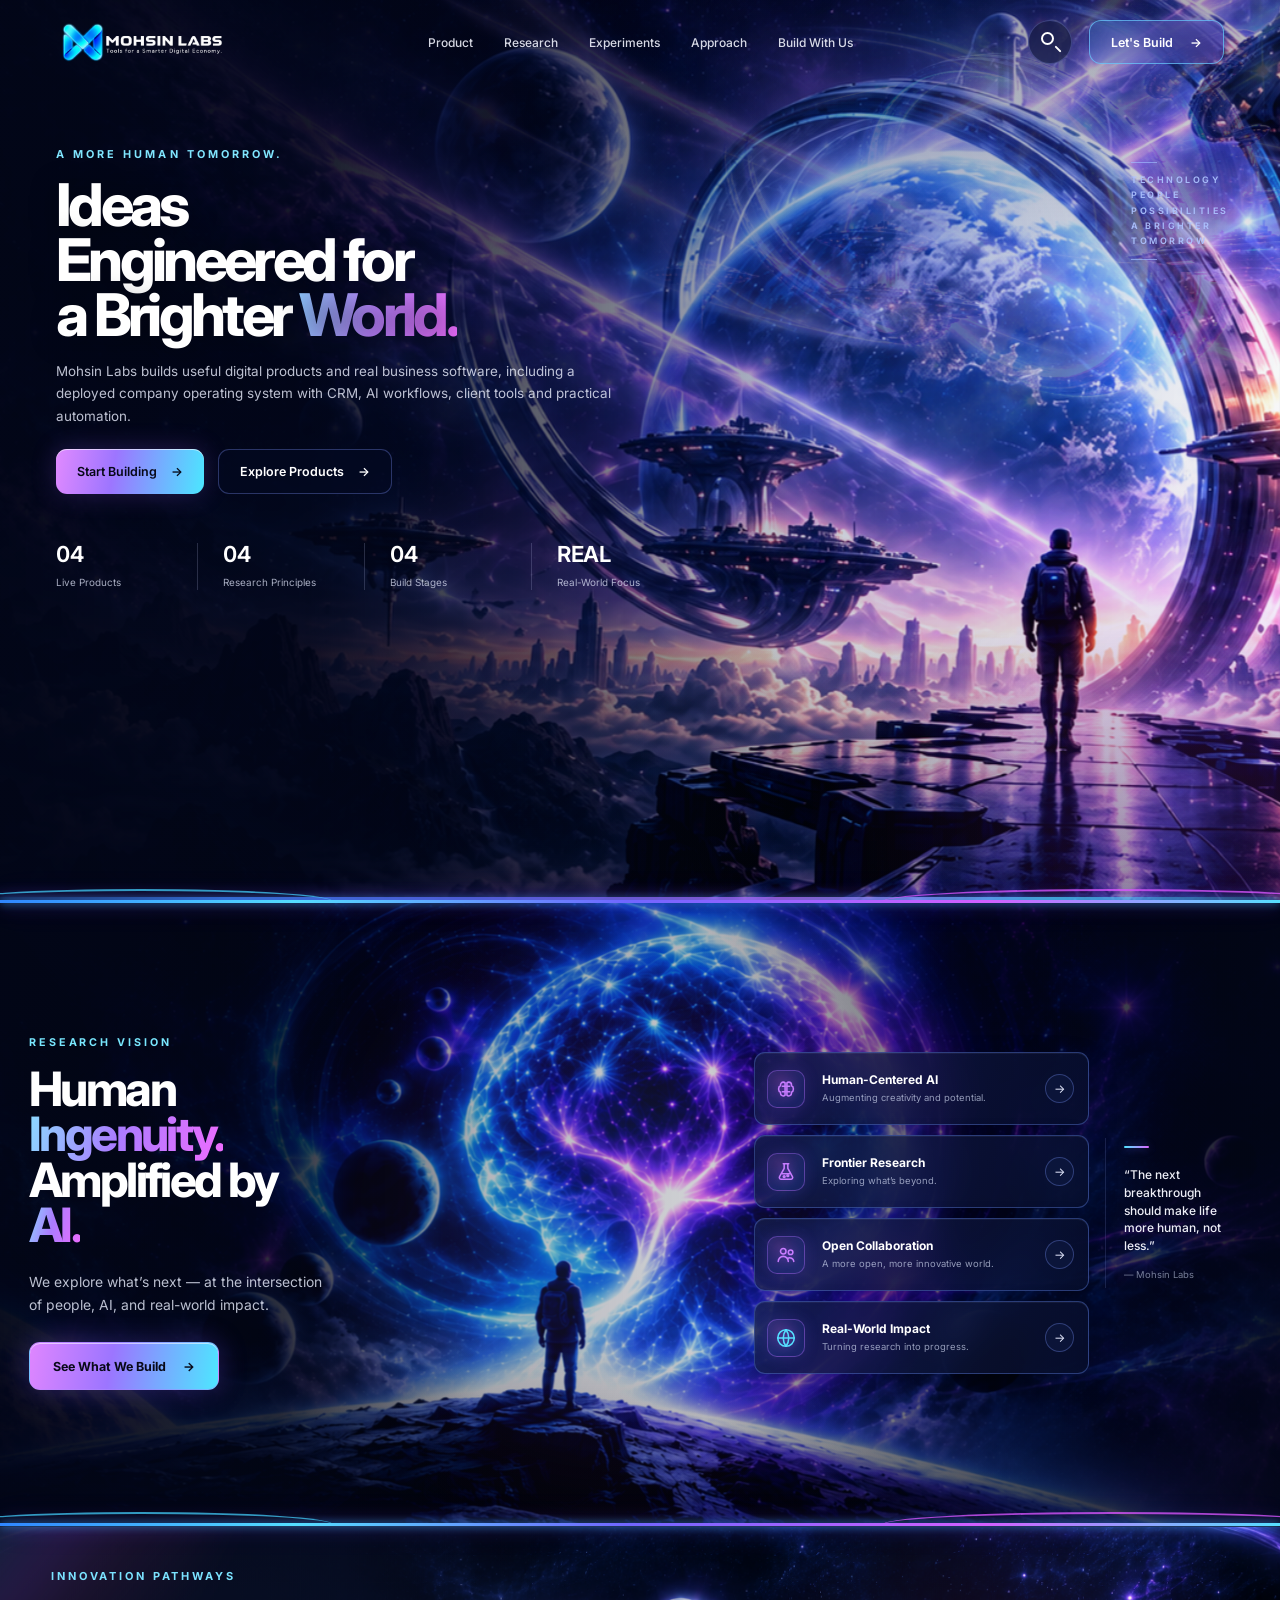
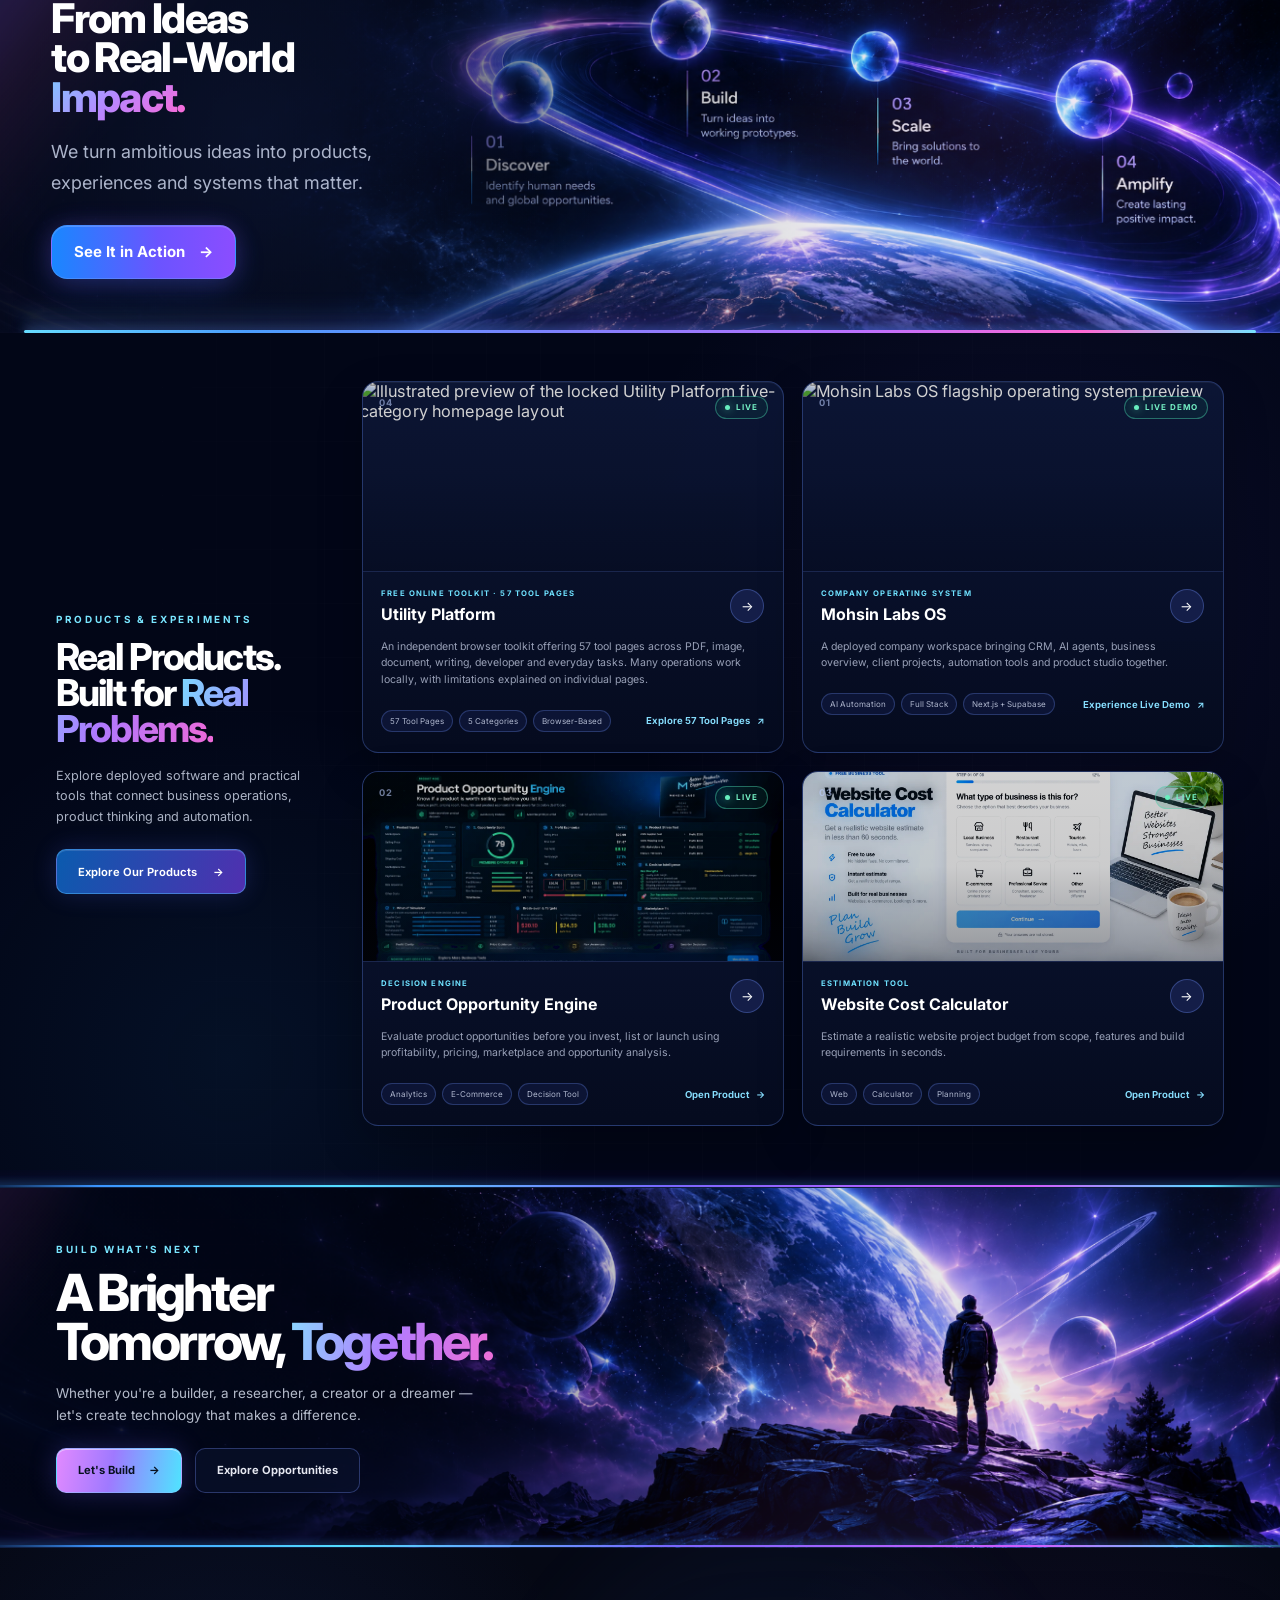
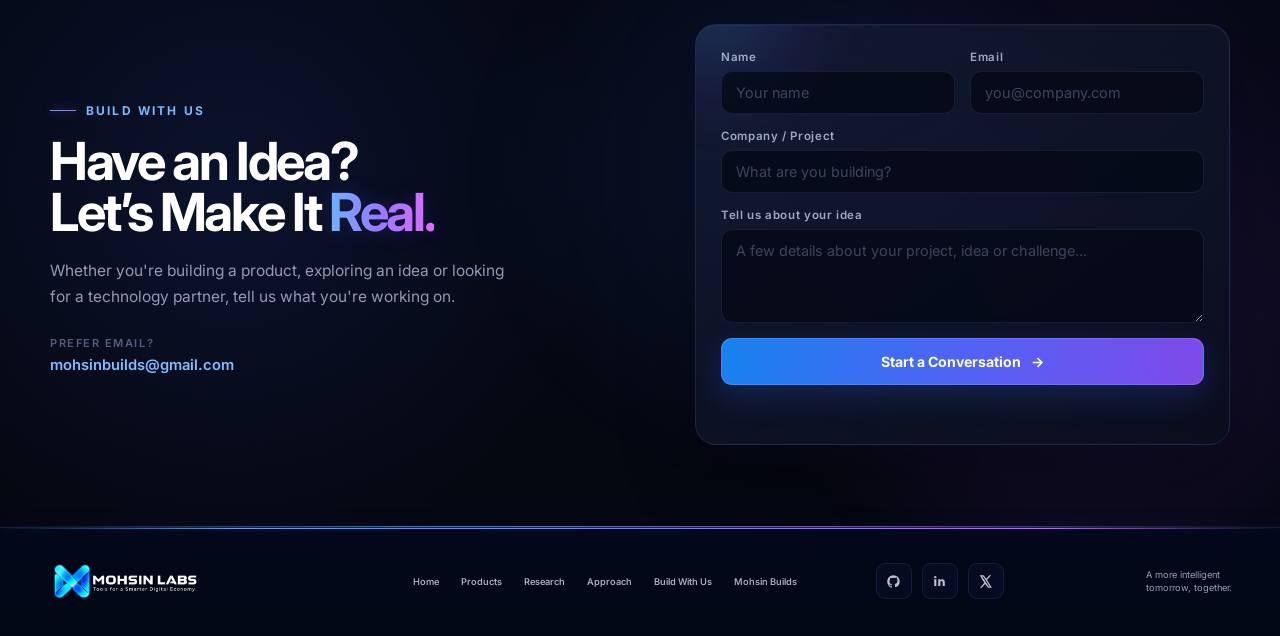
==== commit bb749f4f: "design: sync Utility Platform locked homepage illustration across public projects" ====
--- a/index.html
+++ b/index.html
@@ -1105,10 +1105,10 @@
 
 
 
-            <!-- MOHSIN TOOLS — INDEPENDENT LIVE PRODUCT -->
+            <!-- UTILITY PLATFORM — INDEPENDENT LIVE PRODUCT -->
             <article class="lab-product-card lab-product-card--engine">
                 <div class="lab-product-card__visual">
-                    <img src="images/products/mohsin-tools-preview.webp" alt="Earlier preview of the browser toolkit, now named Utility Platform" class="lab-product-card__image" loading="lazy" decoding="async">
+                    <img src="https://utility-platform.pages.dev/assets/utility-platform-layout-preview.svg" alt="Illustrated preview of the locked Utility Platform five-category homepage layout" class="lab-product-card__image" loading="lazy" decoding="async">
                     <span class="lab-product-card__number">04</span>
                     <span class="lab-product-card__status">LIVE</span>
                 </div>
@@ -1119,7 +1119,7 @@
                     </div>
                     <p class="lab-product-card__description">An independent browser toolkit offering 57 tool pages across PDF, image, document, writing, developer and everyday tasks. Many operations work locally, with limitations explained on individual pages.</p>
                     <div class="lab-product-card__footer">
-                        <div class="lab-product-card__tags"><span>57 Tool Pages</span><span>4 Categories</span><span>Browser-Based</span></div>
+                        <div class="lab-product-card__tags"><span>57 Tool Pages</span><span>5 Categories</span><span>Browser-Based</span></div>
                         <a href="https://utility-platform.pages.dev/" class="lab-product-card__link" target="_blank" rel="noopener noreferrer">Explore 57 Tool Pages <span aria-hidden="true">↗</span></a>
                     </div>
                 </div>
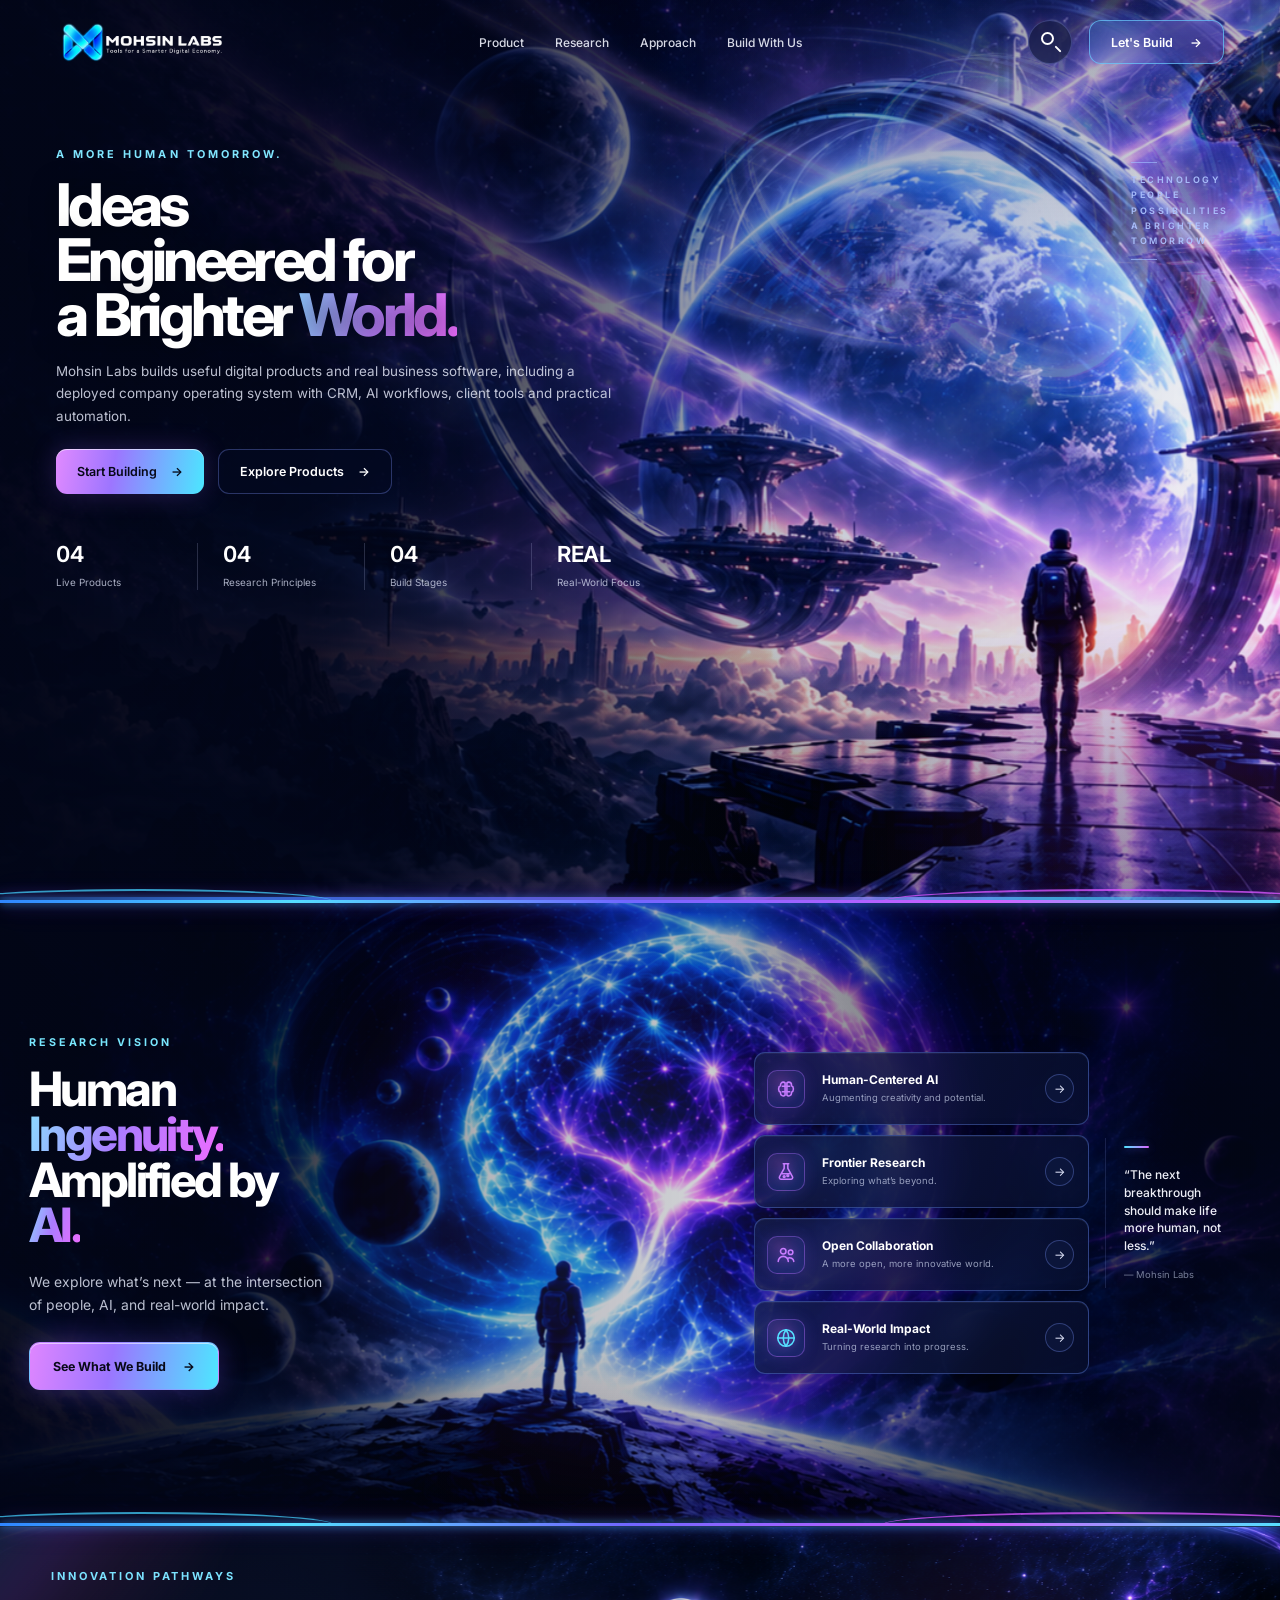
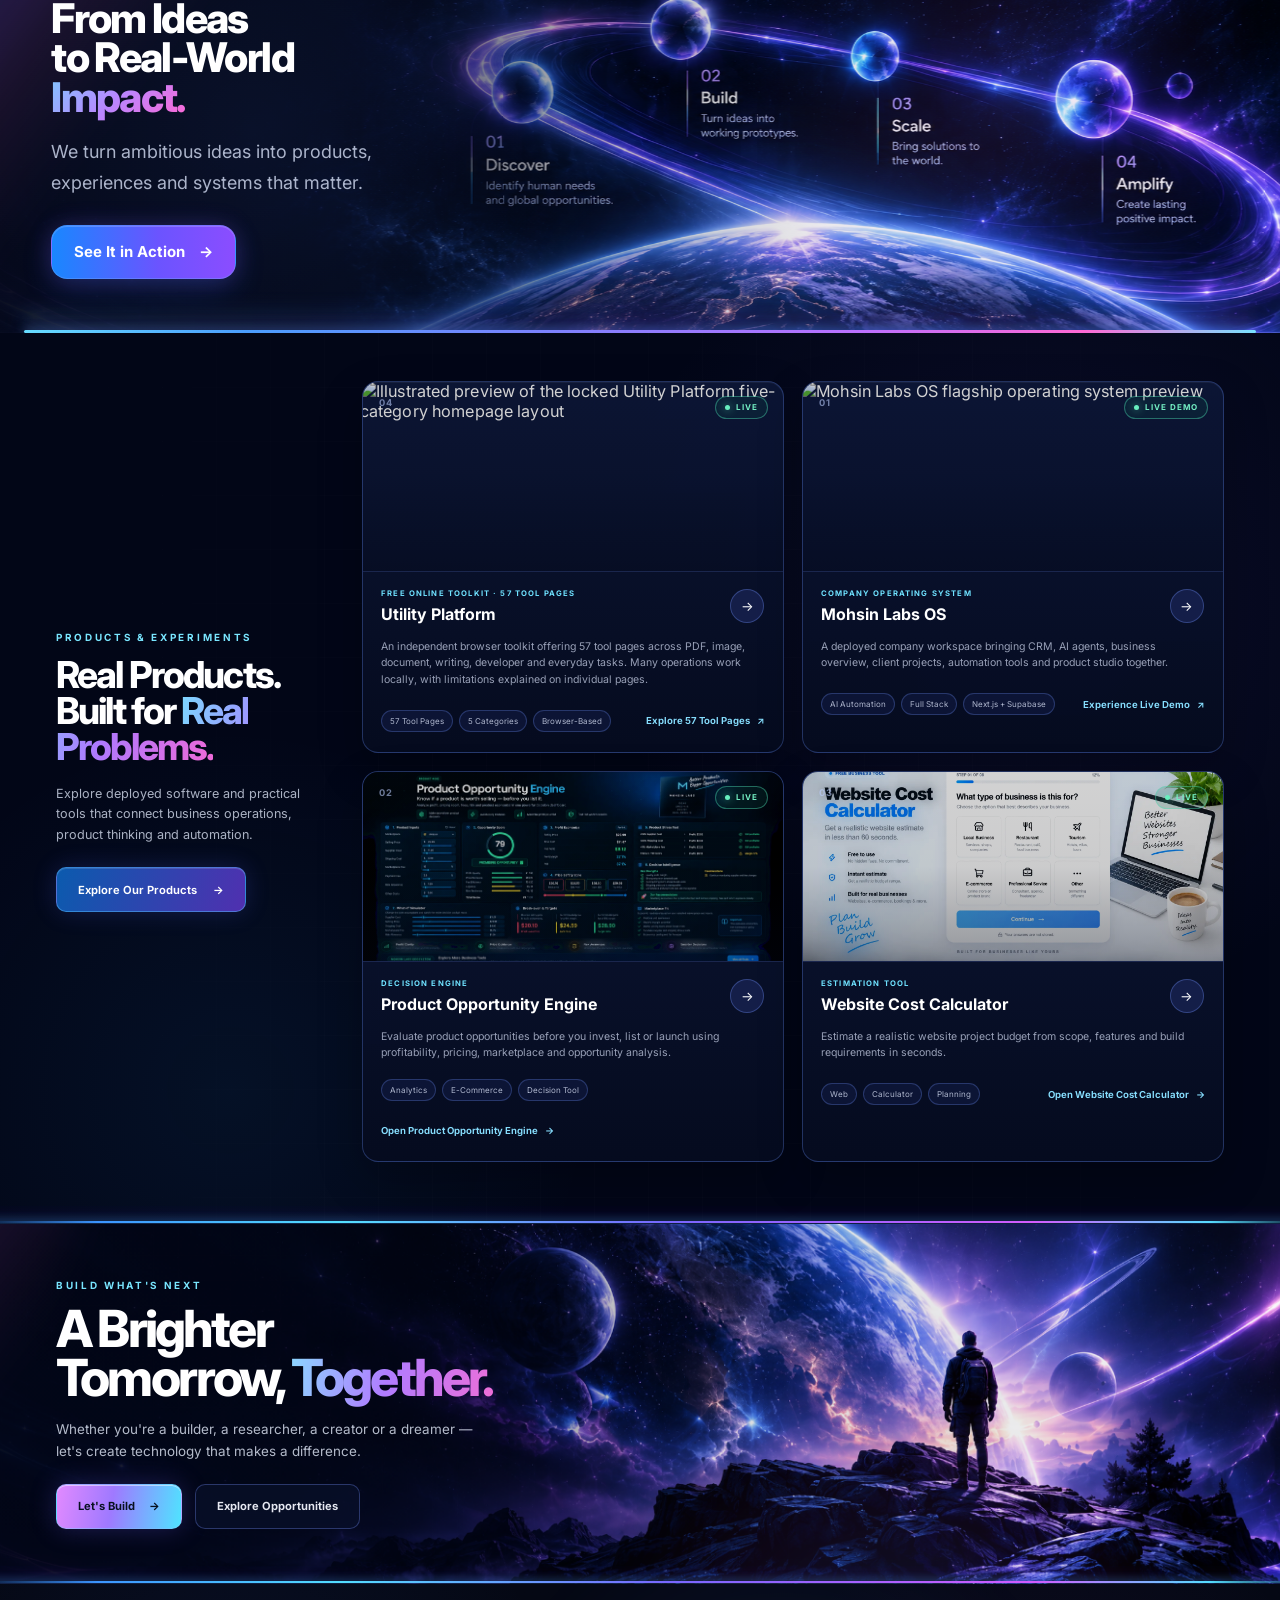
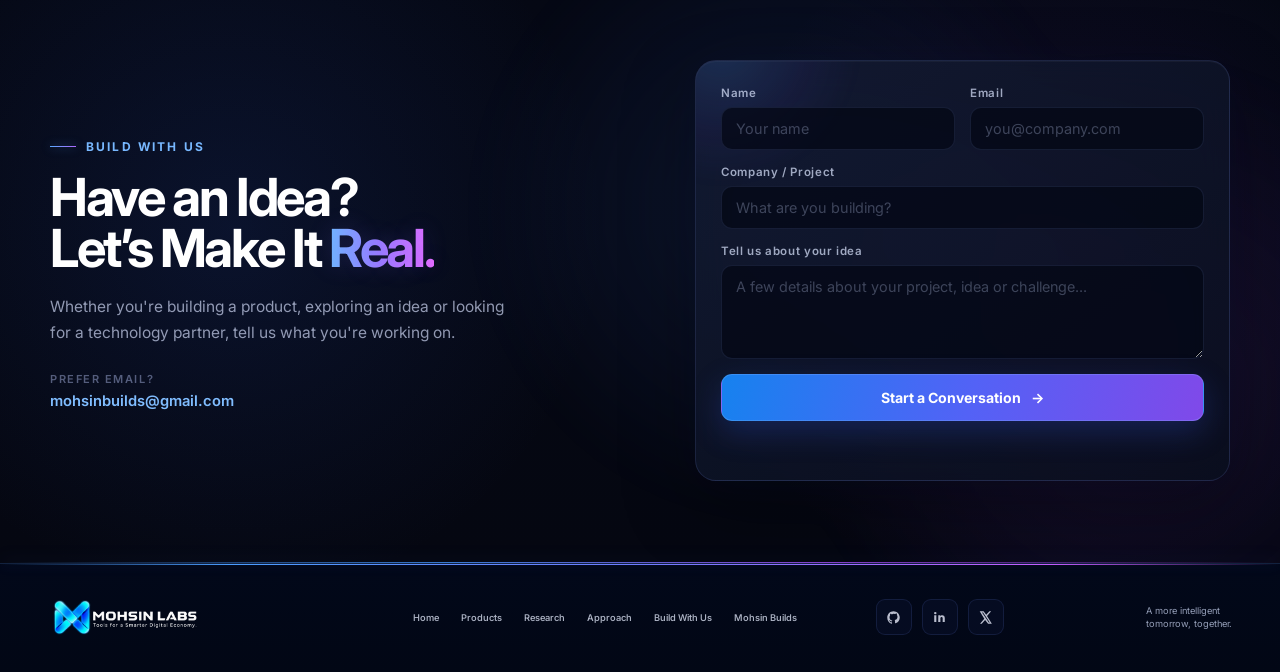
==== commit 1f7de1b8: "Fix duplicate and misleading links: index.html" ====
--- a/index.html
+++ b/index.html
@@ -334,9 +334,7 @@
                 Research
             </a>
 
-            <a href="#products">
-                Experiments
-            </a>
+            
 
             <a href="#approach">
                 Approach
@@ -1269,7 +1267,7 @@
                             rel="noopener noreferrer"
                         >
 
-                            Open Product
+                            Open Product Opportunity Engine
 
                             <span aria-hidden="true">
                                 →
@@ -1385,7 +1383,7 @@
                             rel="noopener noreferrer"
                         >
 
-                            Open Product
+                            Open Website Cost Calculator
 
                             <span aria-hidden="true">
                                 →
